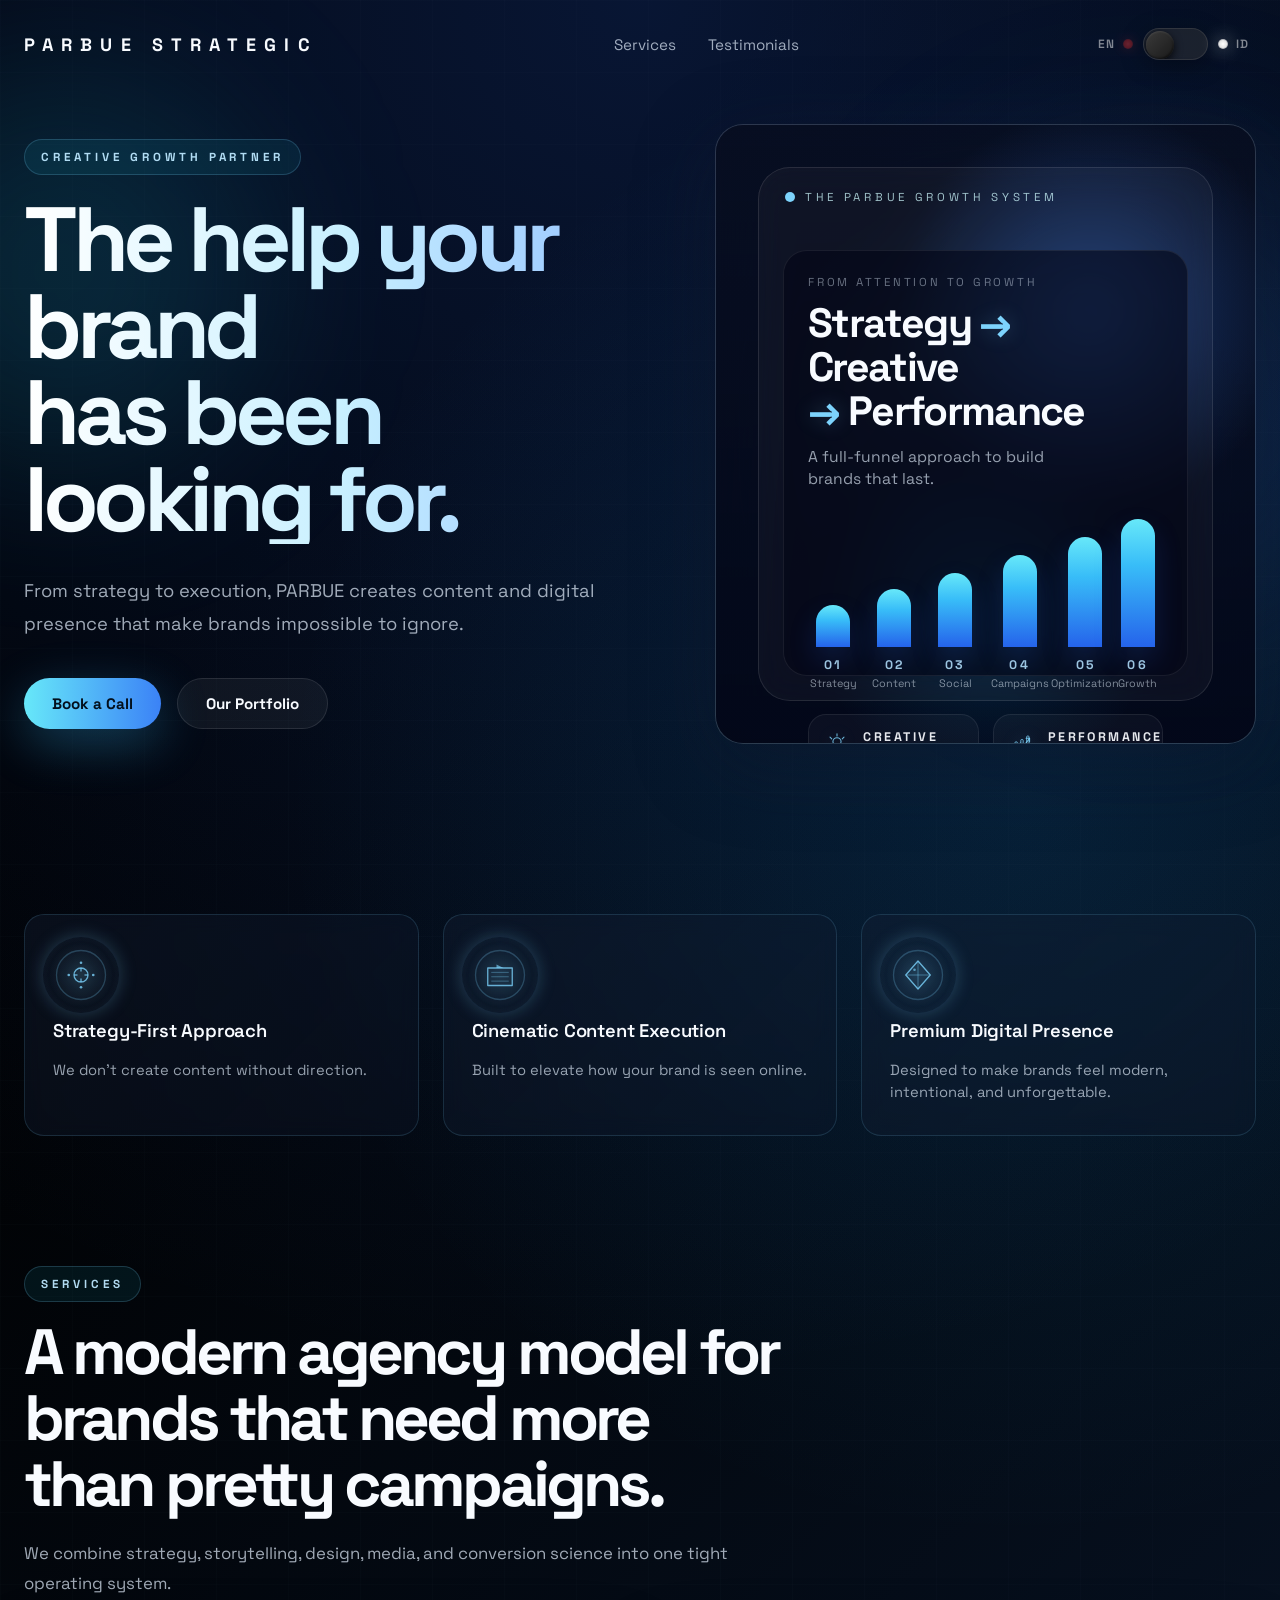
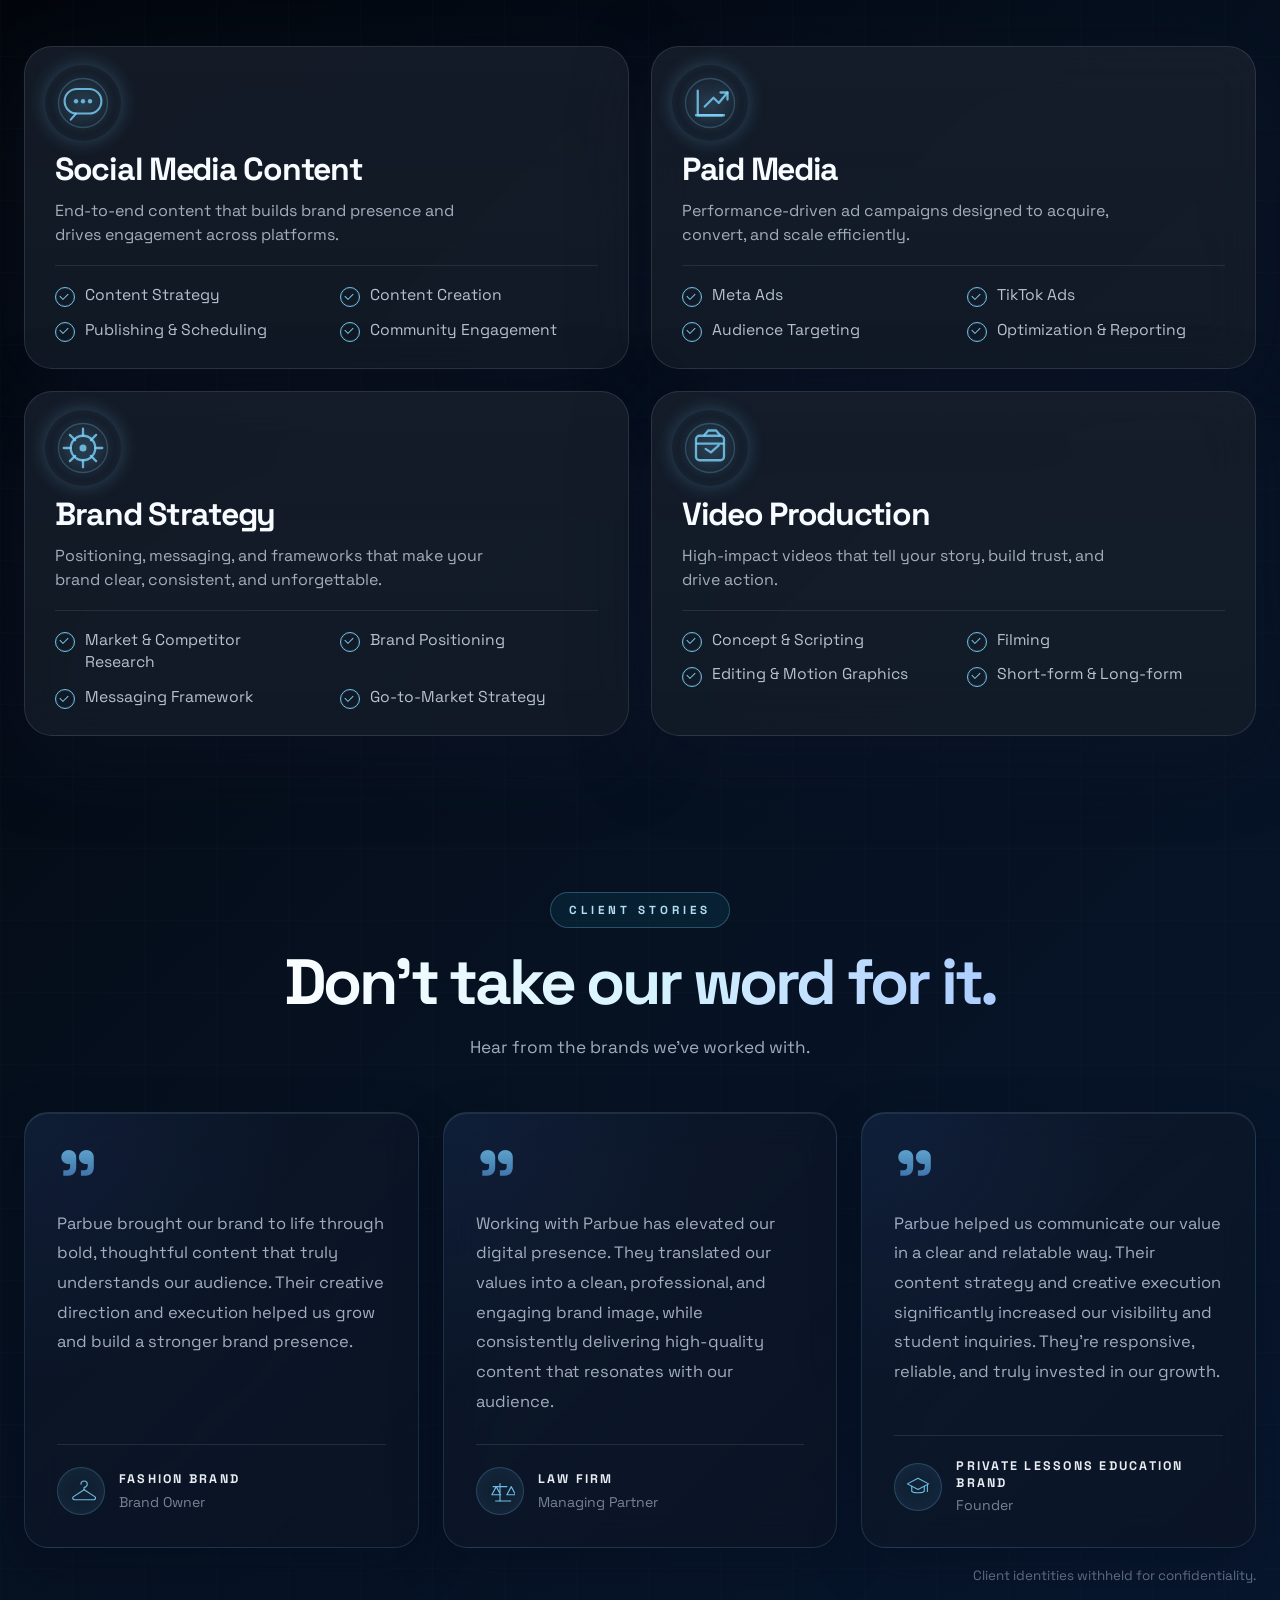
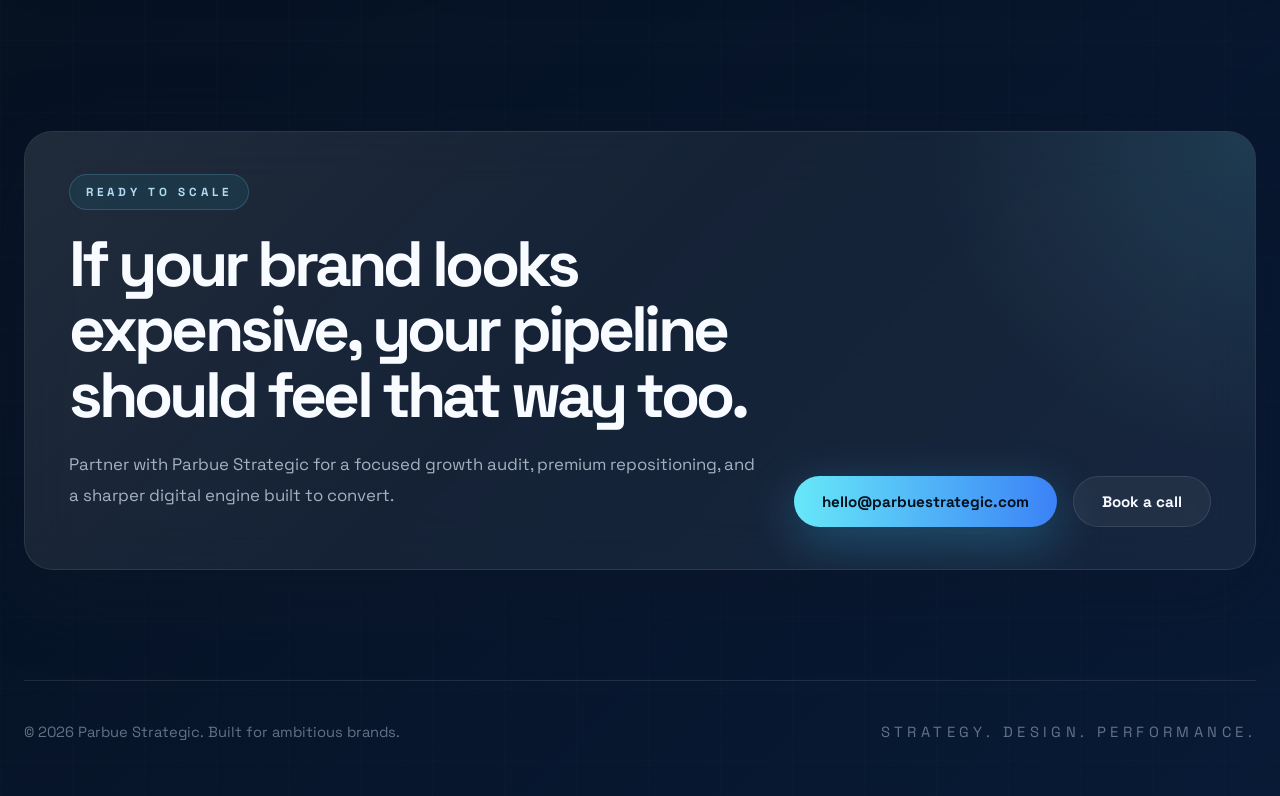
==== landing.html @ 45872a6a "Add files via upload" ====
<!DOCTYPE html>
<html lang="en">
  <head>
    <meta charset="UTF-8" />
    <meta name="viewport" content="width=device-width, initial-scale=1.0" />
    <title>Parbue Strategic</title>
    <link rel="preconnect" href="https://fonts.googleapis.com" />
    <link rel="preconnect" href="https://fonts.gstatic.com" crossorigin />
    <link
      href="https://fonts.googleapis.com/css2?family=Space+Grotesk:wght@400;500;700&display=swap"
      rel="stylesheet"
    />
    <link rel="stylesheet" href="./styles.css" />
  </head>
  <body>
    <div class="page">
      <div class="ambient ambient-one"></div>
      <div class="ambient ambient-two"></div>
      <div class="grid-overlay"></div>

      <header class="site-shell">
        <nav class="nav">
          <div class="logo">PARBUE STRATEGIC</div>
          <div class="nav-links">
            <a href="#services" data-en="Services" data-id="Layanan">Services</a>
            <a href="#testimonials" data-en="Testimonials" data-id="Testimoni">Testimonials</a>
          </div>
        </nav>
      </header>

      <main>
        <section class="site-shell hero">
          <div class="hero-copy reveal">
            <div class="eyebrow" data-en="CREATIVE GROWTH PARTNER" data-id="CREATIVE GROWTH PARTNER">CREATIVE GROWTH PARTNER</div>
            <h1>
              <span data-en="The help your brand" data-id="Bantuan yang dibutuhkan">The help your brand</span> <span data-en="has been looking for." data-id="brand Anda.">has been looking for.</span>
            </h1>
            <p class="hero-text" data-en="From strategy to execution, PARBUE creates content and digital presence that make brands impossible to ignore." data-id="Dari strategi hingga eksekusi, PARBUE menciptakan konten dan kehadiran digital yang membuat brand Anda sulit untuk diabaikan.">
              From strategy to execution, PARBUE creates content and digital presence that make brands impossible to ignore.
            </p>
            <div class="hero-actions">
              <a class="btn btn-primary" href="https://wa.me/6285260875218?text=Hi%20I%20wanna%20book%20a%20meeting%20with%20Parbue%20Strategic" target="_blank" rel="noopener noreferrer" data-en="Book a Call" data-id="Jadwalkan Konsultasi">Book a Call</a>
              <a class="btn btn-secondary" href="#work" data-en="Our Portfolio" data-id="Portfolio Kami">Our Portfolio</a>
            </div>
          </div>

          <div class="hero-visual reveal">
            <div class="visual-rings ring-one"></div>
            <div class="visual-rings ring-two"></div>
            <div class="glass-card dashboard">
              <div class="dashboard-glow"></div>
              <div class="dashboard-panel">
                <div class="panel-chip">
                  <span class="chip-dot"></span>
                  <span data-en="The Parbue Growth System" data-id="Sistem Pertumbuhan Parbue">The Parbue Growth System</span>
                </div>
                <div class="panel-main">
                  <div class="panel-top growth-system-copy">
                    <p data-en="From Attention To Growth" data-id="Dari Perhatian Ke Pertumbuhan">From Attention To Growth</p>
                    <h2>
                      <span data-en="Strategy" data-id="Strategi">Strategy</span>
                      <span class="growth-arrow">→</span>
                      <span data-en="Creative" data-id="Kreatif">Creative</span>
                      <br />
                      <span class="growth-arrow">→</span>
                      <span data-en="Performance" data-id="Performa">Performance</span>
                    </h2>
                    <p class="growth-system-subcopy" data-en="A full-funnel approach to build brands that last." data-id="Pendekatan full-funnel untuk membangun brand yang bertahan lama.">
                      A full-funnel approach to build brands that last.
                    </p>
                  </div>
                  <div class="growth-process">
                    <div class="growth-stage">
                      <span class="growth-bar" style="height: 42px"></span>
                      <span class="stage-number">01</span>
                      <span class="stage-label" data-en="Strategy" data-id="Strategi">Strategy</span>
                    </div>
                    <div class="growth-stage">
                      <span class="growth-bar" style="height: 58px"></span>
                      <span class="stage-number">02</span>
                      <span class="stage-label" data-en="Content" data-id="Konten">Content</span>
                    </div>
                    <div class="growth-stage">
                      <span class="growth-bar" style="height: 74px"></span>
                      <span class="stage-number">03</span>
                      <span class="stage-label" data-en="Social" data-id="Sosial">Social</span>
                    </div>
                    <div class="growth-stage">
                      <span class="growth-bar" style="height: 92px"></span>
                      <span class="stage-number">04</span>
                      <span class="stage-label" data-en="Campaigns" data-id="Kampanye">Campaigns</span>
                    </div>
                    <div class="growth-stage">
                      <span class="growth-bar" style="height: 110px"></span>
                      <span class="stage-number">05</span>
                      <span class="stage-label" data-en="Optimization" data-id="Optimasi">Optimization</span>
                    </div>
                    <div class="growth-stage">
                      <span class="growth-bar" style="height: 128px"></span>
                      <span class="stage-number">06</span>
                      <span class="stage-label" data-en="Growth" data-id="Pertumbuhan">Growth</span>
                    </div>
                  </div>
                  <div class="system-card-row">
                    <div class="system-card">
                      <svg viewBox="0 0 48 48" aria-hidden="true">
                        <path d="M17 22a7 7 0 1 1 14 0c0 3-1.6 4.8-3.3 6.5-1.2 1.2-1.7 2.2-1.7 4h-4c0-1.8-.5-2.8-1.7-4C18.6 26.8 17 25 17 22Z" fill="none" stroke="currentColor" stroke-width="1.8" stroke-linejoin="round"/>
                        <path d="M21 37h6M22 41h4M24 8v4M36 14l-3 3M12 14l3 3M9 25h4M35 25h4" fill="none" stroke="currentColor" stroke-width="1.8" stroke-linecap="round"/>
                      </svg>
                      <div>
                        <strong data-en="Creative" data-id="Kreatif">Creative</strong>
                        <p data-en="Content that gets noticed." data-id="Konten yang menarik perhatian.">Content that gets noticed.</p>
                      </div>
                    </div>
                    <div class="system-card">
                      <svg viewBox="0 0 48 48" aria-hidden="true">
                        <path d="M10 36h28" fill="none" stroke="currentColor" stroke-width="1.8" stroke-linecap="round"/>
                        <path d="M13 32l8-8 6 5 10-13" fill="none" stroke="currentColor" stroke-width="1.8" stroke-linecap="round" stroke-linejoin="round"/>
                        <path d="M31 16h6v6" fill="none" stroke="currentColor" stroke-width="1.8" stroke-linecap="round" stroke-linejoin="round"/>
                        <rect x="12" y="22" width="4" height="10" rx="1.5" fill="none" stroke="currentColor" stroke-width="1.6"/>
                        <rect x="22" y="18" width="4" height="14" rx="1.5" fill="none" stroke="currentColor" stroke-width="1.6"/>
                        <rect x="32" y="12" width="4" height="20" rx="1.5" fill="none" stroke="currentColor" stroke-width="1.6"/>
                      </svg>
                      <div>
                        <strong data-en="Performance" data-id="Performa">Performance</strong>
                        <p data-en="Campaigns built to convert." data-id="Kampanye yang dibangun untuk konversi.">Campaigns built to convert.</p>
                      </div>
                    </div>
                  </div>
                </div>
              </div>
            </div>
          </div>
        </section>

        <section class="site-shell features">
          <div class="features-grid">
            <article class="feature-card reveal">
              <div class="feature-icon-wrapper">
                <svg class="feature-icon" viewBox="0 0 64 64" xmlns="http://www.w3.org/2000/svg">
                  <circle cx="32" cy="32" r="28" fill="none" stroke="currentColor" stroke-width="1.5" opacity="0.3"/>
                  <circle cx="32" cy="32" r="8" fill="none" stroke="currentColor" stroke-width="1.5"/>
                  <circle cx="32" cy="18" r="1.5" fill="currentColor"/>
                  <circle cx="32" cy="46" r="1.5" fill="currentColor"/>
                  <circle cx="46" cy="32" r="1.5" fill="currentColor"/>
                  <circle cx="18" cy="32" r="1.5" fill="currentColor"/>
                  <line x1="32" y1="24" x2="32" y2="28" stroke="currentColor" stroke-width="1.5"/>
                  <line x1="32" y1="36" x2="32" y2="40" stroke="currentColor" stroke-width="1.5"/>
                  <line x1="40" y1="32" x2="36" y2="32" stroke="currentColor" stroke-width="1.5"/>
                  <line x1="28" y1="32" x2="24" y2="32" stroke="currentColor" stroke-width="1.5"/>
                </svg>
                <div class="icon-glow"></div>
              </div>
              <h3>Strategy-First Approach</h3>
              <p>We don't create content without direction.</p>
            </article>

            <article class="feature-card reveal">
              <div class="feature-icon-wrapper">
                <svg class="feature-icon" viewBox="0 0 64 64" xmlns="http://www.w3.org/2000/svg">
                  <circle cx="32" cy="32" r="28" fill="none" stroke="currentColor" stroke-width="1.5" opacity="0.3"/>
                  <!-- Clapperboard/Film icon -->
                  <rect x="18" y="24" width="28" height="20" fill="none" stroke="currentColor" stroke-width="1.5" stroke-linejoin="round"/>
                  <!-- Top bar of clapperboard -->
                  <path d="M 28 20 L 36 24 L 36 24 L 28 24 Z" fill="currentColor" opacity="0.8"/>
                  <!-- Clapperboard lines -->
                  <line x1="22" y1="29" x2="42" y2="29" stroke="currentColor" stroke-width="1" opacity="0.5"/>
                  <line x1="22" y1="34" x2="42" y2="34" stroke="currentColor" stroke-width="1" opacity="0.5"/>
                  <line x1="22" y1="39" x2="42" y2="39" stroke="currentColor" stroke-width="1" opacity="0.5"/>
                </svg>
                <div class="icon-glow"></div>
              </div>
              <h3>Cinematic Content Execution</h3>
              <p>Built to elevate how your brand is seen online.</p>
            </article>

            <article class="feature-card reveal">
              <div class="feature-icon-wrapper">
                <svg class="feature-icon" viewBox="0 0 64 64" xmlns="http://www.w3.org/2000/svg">
                  <circle cx="32" cy="32" r="28" fill="none" stroke="currentColor" stroke-width="1.5" opacity="0.3"/>
                  <!-- Diamond shape -->
                  <path d="M 32 16 L 46 32 L 32 48 L 18 32 Z" fill="none" stroke="currentColor" stroke-width="1.5" stroke-linejoin="round"/>
                  <!-- Inner diamond facets for sparkle -->
                  <line x1="32" y1="16" x2="32" y2="32" stroke="currentColor" stroke-width="1" opacity="0.6"/>
                  <line x1="32" y1="32" x2="32" y2="48" stroke="currentColor" stroke-width="1" opacity="0.6"/>
                  <line x1="18" y1="32" x2="32" y2="32" stroke="currentColor" stroke-width="1" opacity="0.6"/>
                  <line x1="32" y1="32" x2="46" y2="32" stroke="currentColor" stroke-width="1" opacity="0.6"/>
                  <!-- Small glow point -->
                  <circle cx="28" cy="26" r="1.5" fill="currentColor" opacity="0.8"/>
                </svg>
                <div class="icon-glow"></div>
              </div>
              <h3>Premium Digital Presence</h3>
              <p>Designed to make brands feel modern, intentional, and unforgettable.</p>
            </article>
          </div>
        </section>

        <section id="services" class="site-shell section">
          <div class="section-heading reveal">
            <div class="eyebrow" data-en="Services" data-id="Layanan">Services</div>
            <h2 data-en="A modern agency model for brands that need more than pretty campaigns." data-id="Model agensi modern untuk merek yang membutuhkan lebih dari sekadar kampanye yang cantik.">A modern agency model for brands that need more than pretty campaigns.</h2>
            <p data-en="We combine strategy, storytelling, design, media, and conversion science into one tight operating system." data-id="Kami menggabungkan strategi, bercerita, desain, media, dan ilmu konversi ke dalam satu sistem operasi yang ketat.">
              We combine strategy, storytelling, design, media, and conversion
              science into one tight operating system.
            </p>
          </div>
          <div class="services-grid">
            <article class="glass-card service-card reveal">
              <div class="feature-icon-wrapper service-icon-wrapper">
                <svg class="feature-icon service-icon" viewBox="0 0 64 64" aria-hidden="true">
                  <circle cx="32" cy="32" r="28" fill="none" stroke="currentColor" stroke-width="1.5" opacity="0.3"/>
                  <rect x="11" y="16" width="42" height="28" rx="14" fill="none" stroke="currentColor" stroke-width="2.4"/>
                  <circle cx="24" cy="30" r="2.5" fill="currentColor"/>
                  <circle cx="32" cy="30" r="2.5" fill="currentColor"/>
                  <circle cx="40" cy="30" r="2.5" fill="currentColor"/>
                  <path d="M24 44l-6 7" fill="none" stroke="currentColor" stroke-width="2.4" stroke-linecap="round"/>
                </svg>
                <div class="icon-glow"></div>
              </div>
              <h3 data-en="Social Media Content" data-id="Konten Media Sosial">Social Media Content</h3>
              <p data-en="End-to-end content that builds brand presence and drives engagement across platforms." data-id="Konten end-to-end yang membangun kehadiran merek dan mendorong keterlibatan di berbagai platform.">
                End-to-end content that builds brand presence and drives engagement across platforms.
              </p>
              <div class="service-divider"></div>
              <ul class="service-features">
                <li data-en="Content Strategy" data-id="Strategi Konten">Content Strategy</li>
                <li data-en="Content Creation" data-id="Pembuatan Konten">Content Creation</li>
                <li data-en="Publishing & Scheduling" data-id="Publikasi & Penjadwalan">Publishing & Scheduling</li>
                <li data-en="Community Engagement" data-id="Keterlibatan Komunitas">Community Engagement</li>
              </ul>
            </article>
            <article class="glass-card service-card reveal">
              <div class="feature-icon-wrapper service-icon-wrapper">
                <svg class="feature-icon service-icon" viewBox="0 0 64 64" aria-hidden="true">
                  <circle cx="32" cy="32" r="28" fill="none" stroke="currentColor" stroke-width="1.5" opacity="0.3"/>
                  <path d="M16 46h32" fill="none" stroke="currentColor" stroke-width="2.6" stroke-linecap="round"/>
                  <path d="M18 18v28h28" fill="none" stroke="currentColor" stroke-width="2.6" stroke-linecap="round" stroke-linejoin="round"/>
                  <path d="M26 36l10-10 6 6 10-12" fill="none" stroke="currentColor" stroke-width="2.6" stroke-linecap="round" stroke-linejoin="round"/>
                  <path d="M44 20h8v8" fill="none" stroke="currentColor" stroke-width="2.6" stroke-linecap="round" stroke-linejoin="round"/>
                </svg>
                <div class="icon-glow"></div>
              </div>
              <h3 data-en="Paid Media" data-id="Media Berbayar">Paid Media</h3>
              <p data-en="Performance-driven ad campaigns designed to acquire, convert, and scale efficiently." data-id="Kampanye iklan berbasis performa yang dirancang untuk mengakuisisi, mengonversi, dan berkembang secara efisien.">
                Performance-driven ad campaigns designed to acquire, convert, and scale efficiently.
              </p>
              <div class="service-divider"></div>
              <ul class="service-features">
                <li data-en="Meta Ads" data-id="Iklan Meta">Meta Ads</li>
                <li data-en="TikTok Ads" data-id="Iklan TikTok">TikTok Ads</li>
                <li data-en="Audience Targeting" data-id="Penargetan Audiens">Audience Targeting</li>
                <li data-en="Optimization & Reporting" data-id="Optimasi & Pelaporan">Optimization & Reporting</li>
              </ul>
            </article>
            <article class="glass-card service-card reveal">
              <div class="feature-icon-wrapper service-icon-wrapper">
                <svg class="feature-icon service-icon" viewBox="0 0 64 64" aria-hidden="true">
                  <circle cx="32" cy="32" r="28" fill="none" stroke="currentColor" stroke-width="1.5" opacity="0.3"/>
                  <circle cx="32" cy="32" r="14" fill="none" stroke="currentColor" stroke-width="2.6"/>
                  <circle cx="32" cy="32" r="4" fill="currentColor"/>
                  <path d="M32 10v8M32 46v8M10 32h8M46 32h8" fill="none" stroke="currentColor" stroke-width="2.6" stroke-linecap="round"/>
                  <path d="M17 17l6 6M41 41l6 6M47 17l-6 6M23 41l-6 6" fill="none" stroke="currentColor" stroke-width="2.6" stroke-linecap="round"/>
                </svg>
                <div class="icon-glow"></div>
              </div>
              <h3 data-en="Brand Strategy" data-id="Strategi Merek">Brand Strategy</h3>
              <p data-en="Positioning, messaging, and frameworks that make your brand clear, consistent, and unforgettable." data-id="Positioning, pesan, dan kerangka kerja yang membuat merek Anda jelas, konsisten, dan tak terlupakan.">
                Positioning, messaging, and frameworks that make your brand clear, consistent, and unforgettable.
              </p>
              <div class="service-divider"></div>
              <ul class="service-features">
                <li data-en="Market & Competitor Research" data-id="Riset Pasar & Kompetitor">Market & Competitor Research</li>
                <li data-en="Brand Positioning" data-id="Positioning Merek">Brand Positioning</li>
                <li data-en="Messaging Framework" data-id="Kerangka Pesan">Messaging Framework</li>
                <li data-en="Go-to-Market Strategy" data-id="Strategi Go-to-Market">Go-to-Market Strategy</li>
              </ul>
            </article>
            <article class="glass-card service-card reveal">
              <div class="feature-icon-wrapper service-icon-wrapper">
                <svg class="feature-icon service-icon" viewBox="0 0 64 64" aria-hidden="true">
                  <circle cx="32" cy="32" r="28" fill="none" stroke="currentColor" stroke-width="1.5" opacity="0.3"/>
                  <rect x="16" y="18" width="32" height="28" rx="4" fill="none" stroke="currentColor" stroke-width="2.6"/>
                  <path d="M16 27h32" fill="none" stroke="currentColor" stroke-width="2.6"/>
                  <path d="M25 18l5-6h9l5 6" fill="none" stroke="currentColor" stroke-width="2.6" stroke-linejoin="round"/>
                  <path d="M27 33l6 4 9-8" fill="none" stroke="currentColor" stroke-width="2.6" stroke-linecap="round" stroke-linejoin="round"/>
                </svg>
                <div class="icon-glow"></div>
              </div>
              <h3 data-en="Video Production" data-id="Produksi Video">Video Production</h3>
              <p data-en="High-impact videos that tell your story, build trust, and drive action." data-id="Video berdampak tinggi yang menceritakan kisah Anda, membangun kepercayaan, dan mendorong tindakan.">
                High-impact videos that tell your story, build trust, and drive action.
              </p>
              <div class="service-divider"></div>
              <ul class="service-features">
                <li data-en="Concept & Scripting" data-id="Konsep & Naskah">Concept & Scripting</li>
                <li data-en="Filming" data-id="Pengambilan Gambar">Filming</li>
                <li data-en="Editing & Motion Graphics" data-id="Editing & Motion Graphics">Editing & Motion Graphics</li>
                <li data-en="Short-form & Long-form" data-id="Format Pendek & Panjang">Short-form & Long-form</li>
              </ul>
            </article>
          </div>
        </section>


        <section id="testimonials" class="site-shell section testimonials-section">
          <div class="testimonial-heading reveal">
            <div class="testimonial-badge" data-en="Client Stories" data-id="Cerita Klien">Client Stories</div>
            <h2 data-en="Don't take our word for it." data-id="Jangan hanya percaya kata kami.">Don't take our word for it.</h2>
            <p data-en="Hear from the brands we've worked with." data-id="Dengarkan cerita dari brand yang pernah bekerja bersama kami.">
              Hear from the brands we've worked with.
            </p>
          </div>
          <div id="testimonialGrid" class="testimonials-grid"></div>
          <p class="testimonial-note reveal" data-en="Client identities withheld for confidentiality." data-id="Identitas klien dirahasiakan untuk menjaga kerahasiaan.">
            Client identities withheld for confidentiality.
          </p>
        </section>

        <section id="contact" class="site-shell contact">
          <div class="glass-card contact-card reveal">
            <div>
              <div class="eyebrow" data-en="Ready To Scale" data-id="Siap untuk Skala">Ready To Scale</div>
              <h2 data-en="If your brand looks expensive, your pipeline should feel that way too." data-id="Jika merek Anda terlihat mahal, pipeline Anda juga harus terasa seperti itu.">If your brand looks expensive, your pipeline should feel that way too.</h2>
              <p data-en="Partner with Parbue Strategic for a focused growth audit, premium repositioning, and a sharper digital engine built to convert." data-id="Bermitra dengan Parbue Strategic untuk audit pertumbuhan yang terfokus, repositioning premium, dan mesin digital yang lebih tajam yang dibangun untuk dikonversi.">
                Partner with Parbue Strategic for a focused growth audit, premium
                repositioning, and a sharper digital engine built to convert.
              </p>
            </div>
            <div class="contact-actions">
              <a class="btn btn-primary" href="mailto:hello@parbuestrategic.com">hello@parbuestrategic.com</a>
              <a class="btn btn-secondary" href="#" data-en="Book a call" data-id="Pesan panggilan">Book a call</a>
            </div>
          </div>
        </section>
      </main>

      <footer class="site-shell footer">
        <p data-en="© 2026 Parbue Strategic. Built for ambitious brands." data-id="© 2026 Parbue Strategic. Dibangun untuk merek yang ambisius.">© 2026 Parbue Strategic. Built for ambitious brands.</p>
        <p data-en="Strategy. Design. Performance." data-id="Strategi. Desain. Kinerja.">Strategy. Design. Performance.</p>
      </footer>
    </div>

    <script>
      const testimonials = [
        {
          icon: "fashion",
          industry: "Fashion Brand",
          role: "Brand Owner",
          quote:
            "Parbue brought our brand to life through bold, thoughtful content that truly understands our audience. Their creative direction and execution helped us grow and build a stronger brand presence.",
        },
        {
          icon: "law",
          industry: "Law Firm",
          role: "Managing Partner",
          quote:
            "Working with Parbue has elevated our digital presence. They translated our values into a clean, professional, and engaging brand image, while consistently delivering high-quality content that resonates with our audience.",
        },
        {
          icon: "education",
          industry: "Private Lessons Education Brand",
          role: "Founder",
          quote:
            "Parbue helped us communicate our value in a clear and relatable way. Their content strategy and creative execution significantly increased our visibility and student inquiries. They're responsive, reliable, and truly invested in our growth.",
        },
      ];

      function testimonialIcon(type) {
        const icons = {
          fashion: `
            <path d="M24 13c0-3 2.3-5 5-5s5 2 5 5c0 2.6-1.7 4.2-5 5.6V22" fill="none" stroke="currentColor" stroke-width="1.8" stroke-linecap="round"/>
            <path d="M29 22 12 33c-2.2 1.4-1.2 5 1.4 5h31.2c2.6 0 3.6-3.6 1.4-5L29 22Z" fill="none" stroke="currentColor" stroke-width="1.8" stroke-linejoin="round"/>
          `,
          law: `
            <path d="M24 12v28M13 17h22M18 17l-7 13h14l-7-13ZM42 17l-7 13h14l-7-13Z" fill="none" stroke="currentColor" stroke-width="1.8" stroke-linecap="round" stroke-linejoin="round"/>
            <path d="M17 40h24" fill="none" stroke="currentColor" stroke-width="1.8" stroke-linecap="round"/>
          `,
          education: `
            <path d="M7 19 24 10l17 9-17 9L7 19Z" fill="none" stroke="currentColor" stroke-width="1.8" stroke-linejoin="round"/>
            <path d="M14 23v8c3.4 3 16.6 3 20 0v-8" fill="none" stroke="currentColor" stroke-width="1.8" stroke-linecap="round" stroke-linejoin="round"/>
            <path d="M39 21v10" fill="none" stroke="currentColor" stroke-width="1.8" stroke-linecap="round"/>
          `,
        };

        return `<svg viewBox="0 0 48 48" aria-hidden="true">${icons[type]}</svg>`;
      }

      const testimonialGrid = document.getElementById("testimonialGrid");
      testimonialGrid.innerHTML = testimonials
        .map(
          (testimonial) => `
            <article class="testimonial-card reveal">
              <div class="testimonial-mark" aria-hidden="true">"</div>
              <p class="testimonial-quote" data-en="${testimonial.quote}" data-id="${testimonial.quote}">
                ${testimonial.quote}
              </p>
              <div class="testimonial-divider"></div>
              <div class="testimonial-client">
                <div class="testimonial-icon">${testimonialIcon(testimonial.icon)}</div>
                <div>
                  <strong data-en="${testimonial.industry}" data-id="${testimonial.industry}">${testimonial.industry}</strong>
                  <span data-en="${testimonial.role}" data-id="${testimonial.role}">${testimonial.role}</span>
                </div>
              </div>
            </article>
          `
        )
        .join("");
    </script>
    <script src="./preview.js"></script>
    <script src="./language-toggle.js"></script>
  </body>
</html>
---- styles.css ----
:root {
  --bg: #02040a;
  --bg-soft: #09101c;
  --line: rgba(255, 255, 255, 0.1);
  --text: #f8fbff;
  --muted: rgba(220, 231, 245, 0.72);
  --muted-2: rgba(200, 211, 228, 0.5);
  --cyan: #7dd3fc;
  --blue: #3b82f6;
}

* {
  box-sizing: border-box;
}

html {
  scroll-behavior: smooth;
}

body {
  margin: 0;
  min-width: 320px;
  font-family: "Space Grotesk", sans-serif;
  background:
    radial-gradient(circle at top, rgba(37, 99, 235, 0.22), transparent 34%),
    radial-gradient(circle at 80% 20%, rgba(14, 165, 233, 0.12), transparent 22%),
    linear-gradient(135deg, #000 15%, #06101f 55%, #081a35 100%);
  color: var(--text);
}

a {
  color: inherit;
  text-decoration: none;
}

.page {
  position: relative;
  overflow: hidden;
}

.site-shell {
  width: min(1280px, calc(100% - 48px));
  margin: 0 auto;
  position: relative;
  z-index: 2;
}

.grid-overlay {
  position: absolute;
  inset: 0;
  background-image:
    linear-gradient(rgba(148, 163, 184, 0.16) 1px, transparent 1px),
    linear-gradient(90deg, rgba(148, 163, 184, 0.16) 1px, transparent 1px);
  background-size: 72px 72px;
  opacity: 0.12;
  pointer-events: none;
}

.ambient {
  position: absolute;
  border-radius: 999px;
  filter: blur(90px);
  pointer-events: none;
}

.ambient-one {
  width: 24rem;
  height: 24rem;
  left: -10%;
  top: 5rem;
  background: rgba(34, 211, 238, 0.14);
  animation: floatOne 16s ease-in-out infinite;
}

.ambient-two {
  width: 30rem;
  height: 30rem;
  right: -8%;
  top: 10rem;
  background: rgba(59, 130, 246, 0.12);
  animation: floatTwo 20s ease-in-out infinite;
}

.nav {
  display: flex;
  align-items: center;
  justify-content: space-between;
  gap: 20px;
  padding: 28px 0;
}

.logo {
  font-size: 1.125rem;
  font-weight: 700;
  letter-spacing: 0.45em;
}

.nav-links {
  display: flex;
  gap: 32px;
  color: var(--muted);
  font-size: 0.95rem;
}

.nav-links a:hover,
.nav-cta:hover,
.btn:hover {
  transform: translateY(-1px);
}

.nav-cta,
.btn {
  transition:
    transform 220ms ease,
    background 220ms ease,
    border-color 220ms ease,
    box-shadow 220ms ease;
}

.nav-cta {
  padding: 12px 20px;
  border: 1px solid rgba(125, 211, 252, 0.25);
  border-radius: 999px;
  background: rgba(255, 255, 255, 0.05);
  font-size: 0.9rem;
}

.hero {
  display: grid;
  grid-template-columns: 1.08fr 0.92fr;
  gap: 56px;
  padding: 36px 0 110px;
  align-items: center;
}

.eyebrow {
  display: inline-flex;
  margin-bottom: 22px;
  padding: 10px 16px;
  border: 1px solid rgba(125, 211, 252, 0.2);
  border-radius: 999px;
  background: rgba(34, 211, 238, 0.08);
  color: rgba(186, 230, 253, 0.95);
  font-size: 0.73rem;
  font-weight: 700;
  letter-spacing: 0.34em;
  text-transform: uppercase;
}

.hero h1,
.section-heading h2,
.contact-card h2 {
  margin: 0;
  letter-spacing: -0.06em;
  line-height: 0.95;
  font-weight: 700;
}

.hero h1 {
  font-size: clamp(3.4rem, 8vw, 5.7rem);
  max-width: 11ch;
}

.hero h1 span {
  display: block;
  background: linear-gradient(90deg, #fff, #c8f0ff, #91bfff);
  -webkit-background-clip: text;
  background-clip: text;
  color: transparent;
}

.hero-text,
.section-heading p,
.service-card p,
.study-content p,
.process-card p,
.testimonial-card p,
.contact-card p {
  color: var(--muted);
  line-height: 1.8;
}

.hero-text {
  max-width: 42rem;
  margin: 30px 0 0;
  font-size: 1.15rem;
}

.hero-actions,
.contact-actions {
  display: flex;
  flex-wrap: wrap;
  gap: 16px;
  margin-top: 38px;
}

.btn {
  display: inline-flex;
  align-items: center;
  justify-content: center;
  padding: 15px 28px;
  border-radius: 999px;
  font-size: 0.95rem;
  font-weight: 700;
}

.btn-primary {
  color: #03101d;
  background: linear-gradient(90deg, #67e8f9, #3b82f6);
  box-shadow: 0 15px 50px rgba(56, 189, 248, 0.3);
}

.btn-secondary {
  border: 1px solid var(--line);
  background: rgba(255, 255, 255, 0.05);
}

.glass-card {
  border: 1px solid var(--line);
  border-radius: 28px;
  background: rgba(255, 255, 255, 0.06);
  box-shadow: 0 20px 80px rgba(15, 23, 42, 0.45);
  backdrop-filter: blur(24px);
  -webkit-backdrop-filter: blur(24px);
}

.metrics {
  display: grid;
  grid-template-columns: repeat(3, 1fr);
  gap: 16px;
  margin-top: 46px;
  max-width: 720px;
}

.metric-card {
  padding: 18px;
}

.metric-card strong {
  display: block;
  font-size: 2rem;
  letter-spacing: -0.04em;
}

.metric-card span {
  display: block;
  margin-top: 8px;
  font-size: 0.92rem;
  color: var(--muted-2);
}

.hero-visual {
  position: relative;
}

.dashboard {
  position: relative;
  overflow: hidden;
  min-height: 620px;
  padding: 0;
}

.dashboard-glow {
  position: absolute;
  inset: 0;
  background:
    radial-gradient(circle at 30% 20%, rgba(125, 211, 252, 0.7), transparent 0),
    radial-gradient(circle at 70% 30%, rgba(59, 130, 246, 0.35), transparent 35%),
    radial-gradient(circle at 50% 80%, rgba(14, 165, 233, 0.16), transparent 30%),
    linear-gradient(180deg, rgba(2, 6, 23, 0.7), rgba(2, 6, 23, 0.94));
}

.dashboard::before {
  content: "";
  position: absolute;
  left: 50%;
  top: 50%;
  width: 18rem;
  height: 18rem;
  transform: translate(-50%, -50%);
  background: linear-gradient(135deg, rgba(103, 232, 249, 0.6), rgba(59, 130, 246, 0.12), transparent);
  border-radius: 999px;
  filter: blur(50px);
  animation: pulse 14s ease-in-out infinite;
}

.dashboard-panel {
  position: absolute;
  inset: 42px;
  border: 1px solid rgba(255, 255, 255, 0.1);
  border-radius: 32px;
  background: rgba(255, 255, 255, 0.04);
  backdrop-filter: blur(18px);
  animation: floatPanel 6s ease-in-out infinite;
}

.panel-chip {
  position: absolute;
  left: 26px;
  top: 22px;
  display: flex;
  align-items: center;
  gap: 10px;
  font-size: 0.72rem;
  letter-spacing: 0.32em;
  text-transform: uppercase;
  color: rgba(207, 250, 254, 0.76);
}

.chip-dot {
  width: 10px;
  height: 10px;
  border-radius: 999px;
  background: var(--cyan);
}

.panel-main {
  position: absolute;
  inset: 82px 24px 24px;
  border-radius: 24px;
  border: 1px solid rgba(255, 255, 255, 0.08);
  background: rgba(2, 6, 23, 0.6);
  padding: 24px;
}

.panel-top {
  display: flex;
  justify-content: space-between;
  align-items: flex-end;
  gap: 16px;
}

.panel-top p,
.panel-top small,
.stat-box small {
  margin: 0;
  color: var(--muted-2);
  font-size: 0.72rem;
  text-transform: uppercase;
  letter-spacing: 0.24em;
}

.panel-top h2 {
  margin: 14px 0 0;
  font-size: clamp(3rem, 5vw, 4rem);
  letter-spacing: -0.05em;
}

.growth-system-copy {
  display: block;
}

.growth-system-copy h2 {
  max-width: 22rem;
  margin-top: 12px;
  font-size: clamp(2rem, 3.2vw, 2.8rem);
  line-height: 1.08;
  letter-spacing: -0.04em;
}

.growth-arrow {
  color: var(--cyan);
  text-shadow: 0 0 20px rgba(125, 211, 252, 0.26);
}

.growth-system-subcopy {
  max-width: 18rem;
  margin-top: 12px !important;
  color: rgba(220, 231, 245, 0.68) !important;
  font-size: 0.98rem !important;
  line-height: 1.45 !important;
  letter-spacing: 0 !important;
  text-transform: none !important;
}

.panel-badge {
  padding: 8px 12px;
  border: 1px solid rgba(74, 222, 128, 0.2);
  border-radius: 999px;
  background: rgba(74, 222, 128, 0.12);
  color: #86efac;
  font-size: 0.78rem;
  white-space: nowrap;
}

.chart {
  display: grid;
  grid-template-columns: repeat(6, 1fr);
  align-items: end;
  gap: 10px;
  height: 150px;
  margin-top: 34px;
}

.chart span {
  display: block;
  border-radius: 999px 999px 0 0;
  background: linear-gradient(180deg, #67e8f9, #3b82f6);
  transform-origin: bottom;
  animation: barRise 1.2s ease forwards;
}

.chart span:nth-child(2) {
  animation-delay: 0.08s;
}

.chart span:nth-child(3) {
  animation-delay: 0.16s;
}

.chart span:nth-child(4) {
  animation-delay: 0.24s;
}

.chart span:nth-child(5) {
  animation-delay: 0.32s;
}

.chart span:nth-child(6) {
  animation-delay: 0.4s;
}

.growth-process {
  display: grid;
  grid-template-columns: repeat(6, minmax(0, 1fr));
  align-items: end;
  gap: 10px;
  margin-top: 24px;
}

.growth-stage {
  display: grid;
  grid-template-rows: 132px auto auto;
  min-width: 0;
  align-items: end;
  justify-items: center;
}

.growth-bar {
  display: block;
  width: 100%;
  max-width: 34px;
  border-radius: 999px 999px 0 0;
  background: linear-gradient(180deg, #67e8f9 0%, #38bdf8 36%, #2563eb 100%);
  box-shadow: 0 12px 28px rgba(37, 99, 235, 0.18);
  transform-origin: bottom;
  animation: barRise 1.2s ease forwards;
}

.growth-stage:nth-child(2) .growth-bar {
  animation-delay: 0.08s;
}

.growth-stage:nth-child(3) .growth-bar {
  animation-delay: 0.16s;
}

.growth-stage:nth-child(4) .growth-bar {
  animation-delay: 0.24s;
}

.growth-stage:nth-child(5) .growth-bar {
  animation-delay: 0.32s;
}

.growth-stage:nth-child(6) .growth-bar {
  animation-delay: 0.4s;
}

.stage-number {
  margin-top: 10px;
  color: rgba(186, 230, 253, 0.88);
  font-size: 0.78rem;
  font-weight: 700;
  letter-spacing: 0.18em;
}

.stage-label {
  width: max-content;
  max-width: 6.2rem;
  margin-top: 4px;
  color: rgba(220, 231, 245, 0.56);
  font-size: 0.68rem;
  line-height: 1.2;
  text-align: center;
  white-space: nowrap;
}

.stats-row {
  display: grid;
  grid-template-columns: repeat(2, 1fr);
  gap: 16px;
  margin-top: 28px;
}

.stat-box {
  padding: 18px;
  border-radius: 22px;
  border: 1px solid rgba(255, 255, 255, 0.08);
  background: rgba(255, 255, 255, 0.03);
}

.stat-box strong {
  display: block;
  margin-top: 10px;
  font-size: 1.7rem;
}

.system-card-row {
  display: grid;
  grid-template-columns: repeat(2, minmax(0, 1fr));
  gap: 14px;
  margin-top: 24px;
}

.system-card {
  display: grid;
  grid-template-columns: auto 1fr;
  gap: 12px;
  align-items: start;
  min-width: 0;
  padding: 14px;
  border-radius: 18px;
  border: 1px solid rgba(255, 255, 255, 0.08);
  background: rgba(255, 255, 255, 0.035);
}

.system-card svg {
  width: 28px;
  height: 28px;
  color: rgba(125, 211, 252, 0.86);
  filter: drop-shadow(0 0 8px rgba(125, 211, 252, 0.18));
}

.system-card strong {
  display: block;
  color: rgba(248, 251, 255, 0.92);
  font-size: 0.78rem;
  letter-spacing: 0.2em;
  text-transform: uppercase;
}

.system-card p {
  margin: 6px 0 0;
  color: rgba(220, 231, 245, 0.66);
  font-size: 0.86rem;
  line-height: 1.35;
}

.visual-rings {
  position: absolute;
  inset: 24px;
  border-radius: 999px;
  border: 1px solid rgba(125, 211, 252, 0.14);
}

.ring-one {
  animation: spin 22s linear infinite;
}

.ring-two {
  inset: 56px;
  border-color: rgba(255, 255, 255, 0.1);
  animation: spinReverse 28s linear infinite;
}

.clients {
  padding-bottom: 48px;
}

.client-band {
  display: grid;
  grid-template-columns: 0.8fr 1.2fr;
  gap: 24px;
  padding: 28px 32px;
}

.client-band p {
  margin: 0;
  color: var(--muted-2);
  font-size: 0.85rem;
  letter-spacing: 0.32em;
  text-transform: uppercase;
}

.client-grid {
  display: grid;
  grid-template-columns: repeat(3, 1fr);
  gap: 20px;
  font-size: 1.2rem;
  font-weight: 700;
  letter-spacing: 0.22em;
  color: rgba(255, 255, 255, 0.72);
}

.section {
  padding: 70px 0;
}

.section-heading {
  max-width: 760px;
}

.section-heading.centered {
  margin: 0 auto;
  text-align: center;
}

.section-heading .eyebrow {
  margin-bottom: 18px;
}

.section-heading h2,
.contact-card h2 {
  font-size: clamp(2.5rem, 5vw, 4rem);
  line-height: 1.03;
}

.section-heading p,
.contact-card p {
  margin-top: 20px;
  font-size: 1.05rem;
}

.card-grid {
  display: grid;
  grid-template-columns: repeat(3, 1fr);
  gap: 24px;
  margin-top: 48px;
}

.service-card,
.testimonial-card {
  padding: 32px;
}

.services-grid {
  display: grid;
  grid-template-columns: repeat(2, minmax(0, 1fr));
  gap: 22px;
  margin-top: 48px;
}

.service-card {
  padding: 28px 30px 26px;
  border-color: rgba(255, 255, 255, 0.11);
  background:
    linear-gradient(180deg, rgba(255, 255, 255, 0.035), rgba(255, 255, 255, 0.02)),
    rgba(14, 22, 36, 0.82);
}

.service-icon-wrapper {
  width: 68px;
  height: 68px;
  margin-bottom: 22px;
}

.service-icon {
  color: rgba(125, 211, 252, 0.84);
  filter: drop-shadow(0 0 8px rgba(125, 211, 252, 0.24));
}

.service-card:hover .service-icon {
  filter: drop-shadow(0 0 16px rgba(125, 211, 252, 0.55));
}

.service-card:hover .icon-glow {
  box-shadow:
    0 0 40px rgba(125, 211, 252, 0.5),
    0 0 60px rgba(59, 130, 246, 0.32),
    inset 0 0 20px rgba(125, 211, 252, 0.16);
}

.service-divider {
  height: 1px;
  margin: 18px 0 18px;
  background: rgba(255, 255, 255, 0.09);
}

.service-features {
  display: grid;
  grid-template-columns: repeat(2, minmax(0, 1fr));
  gap: 12px 26px;
  margin: 0;
  padding: 0;
  list-style: none;
}

.service-features li {
  position: relative;
  padding-left: 30px;
  color: rgba(220, 231, 245, 0.82);
  font-size: 0.98rem;
  line-height: 1.45;
}

.service-features li::before {
  content: "";
  position: absolute;
  left: 0;
  top: 0.2rem;
  width: 18px;
  height: 18px;
  border-radius: 999px;
  border: 1.5px solid rgba(125, 211, 252, 0.9);
  box-shadow: inset 0 0 0 1px rgba(125, 211, 252, 0.1);
}

.service-features li::after {
  content: "";
  position: absolute;
  left: 5px;
  top: 0.52rem;
  width: 7px;
  height: 4px;
  border-left: 1.8px solid rgba(125, 211, 252, 0.95);
  border-bottom: 1.8px solid rgba(125, 211, 252, 0.95);
  transform: rotate(-45deg);
}

.service-card h3,
.process-card h3,
.study-content h3 {
  margin: 0;
  font-size: 2rem;
  line-height: 1;
  letter-spacing: -0.04em;
}

.service-card p {
  max-width: 28rem;
  margin: 14px 0 0;
  font-size: 1rem;
  line-height: 1.5;
}

.study-card {
  overflow: hidden;
  padding: 0;
}

.study-visual {
  height: 224px;
  background:
    radial-gradient(circle at 20% 20%, rgba(103, 232, 249, 0.18), transparent 0),
    linear-gradient(135deg, rgba(15, 23, 42, 0.9), rgba(14, 116, 144, 0.24), rgba(2, 6, 23, 0.95));
}

.study-content {
  padding: 32px;
}

.study-content span {
  display: inline-block;
  color: rgba(186, 230, 253, 0.8);
  font-size: 0.8rem;
  letter-spacing: 0.3em;
  text-transform: uppercase;
}

.study-content h3 {
  margin-top: 18px;
  font-size: 4rem;
}

.study-content h4 {
  margin: 10px 0 0;
  font-size: 1.05rem;
  color: var(--muted);
  font-weight: 500;
}

.study-content p {
  margin-top: 20px;
}

.process-layout {
  display: grid;
  grid-template-columns: 0.92fr 1.08fr;
  gap: 48px;
  align-items: start;
}

.process-list {
  display: grid;
  gap: 18px;
}

.process-card {
  display: flex;
  gap: 20px;
  padding: 26px 28px;
}

.process-card > span {
  color: rgba(103, 232, 249, 0.82);
  font-size: 0.85rem;
  font-weight: 700;
  letter-spacing: 0.32em;
}

.process-card p {
  margin: 14px 0 0;
}

.testimonials-section {
  padding-top: 86px;
  padding-bottom: 74px;
}

.testimonial-heading {
  max-width: 780px;
  margin: 0 auto;
  text-align: center;
}

.testimonial-badge {
  display: inline-flex;
  align-items: center;
  justify-content: center;
  margin-bottom: 22px;
  padding: 10px 18px;
  border: 1px solid rgba(125, 211, 252, 0.28);
  border-radius: 999px;
  background: rgba(34, 211, 238, 0.08);
  color: rgba(186, 230, 253, 0.96);
  font-size: 0.73rem;
  font-weight: 700;
  letter-spacing: 0.34em;
  text-transform: uppercase;
}

.testimonial-heading h2 {
  margin: 0;
  font-size: clamp(2.6rem, 5vw, 4.25rem);
  line-height: 1.02;
  font-weight: 700;
  letter-spacing: -0.05em;
  background: linear-gradient(90deg, #fff, #d7f4ff, #a8c9ff);
  -webkit-background-clip: text;
  background-clip: text;
  color: transparent;
}

.testimonial-heading p {
  margin: 18px 0 0;
  color: rgba(220, 231, 245, 0.72);
  font-size: 1.08rem;
  line-height: 1.65;
}

.testimonials-grid {
  display: grid;
  grid-template-columns: repeat(3, minmax(0, 1fr));
  grid-auto-rows: 1fr;
  gap: 24px;
  margin-top: 50px;
}

.testimonial-card {
  position: relative;
  display: flex;
  min-height: 430px;
  flex-direction: column;
  overflow: hidden;
  padding: 32px;
  border: 1px solid rgba(125, 211, 252, 0.15);
  border-radius: 24px;
  background:
    radial-gradient(circle at 0% 0%, rgba(59, 130, 246, 0.08), transparent 46%),
    linear-gradient(135deg, rgba(20, 30, 50, 0.44), rgba(12, 20, 36, 0.72));
  box-shadow:
    inset 0 1px 0 rgba(255, 255, 255, 0.08),
    0 18px 50px rgba(2, 6, 23, 0.26);
  backdrop-filter: blur(18px);
  transition:
    transform 260ms ease,
    border-color 260ms ease,
    box-shadow 260ms ease;
}

.testimonial-card:hover {
  transform: translateY(-4px);
  border-color: rgba(125, 211, 252, 0.3);
  box-shadow:
    inset 0 1px 0 rgba(255, 255, 255, 0.1),
    0 22px 58px rgba(2, 6, 23, 0.32),
    0 0 34px rgba(56, 189, 248, 0.08);
}

.testimonial-mark {
  height: 54px;
  margin-bottom: 10px;
  background: linear-gradient(180deg, rgba(125, 211, 252, 0.95), rgba(59, 130, 246, 0.62));
  -webkit-background-clip: text;
  background-clip: text;
  color: transparent;
  font-size: 5rem;
  font-weight: 700;
  line-height: 0.85;
  opacity: 0.82;
}

.testimonial-quote {
  flex: 1;
  margin: 0;
  color: rgba(248, 251, 255, 0.86);
  font-size: 1.03rem;
  line-height: 1.72;
}

.testimonial-divider {
  height: 1px;
  margin: 28px 0 22px;
  background: rgba(255, 255, 255, 0.1);
}

.testimonial-client {
  display: flex;
  align-items: center;
  gap: 14px;
  margin-top: auto;
}

.testimonial-icon {
  display: inline-flex;
  width: 48px;
  height: 48px;
  flex: 0 0 48px;
  align-items: center;
  justify-content: center;
  border-radius: 999px;
  border: 1px solid rgba(125, 211, 252, 0.22);
  background: rgba(125, 211, 252, 0.06);
  color: rgba(125, 211, 252, 0.88);
  box-shadow: inset 0 0 18px rgba(125, 211, 252, 0.06);
}

.testimonial-icon svg {
  width: 30px;
  height: 30px;
}

.testimonial-client strong {
  display: block;
  color: rgba(248, 251, 255, 0.94);
  font-size: 0.78rem;
  font-weight: 700;
  letter-spacing: 0.18em;
  line-height: 1.35;
  text-transform: uppercase;
}

.testimonial-client span {
  display: block;
  margin-top: 5px;
  color: rgba(200, 211, 228, 0.58);
  font-size: 0.88rem;
  line-height: 1.35;
}

.testimonial-note {
  margin: 18px 0 0 auto;
  color: rgba(200, 211, 228, 0.46);
  font-size: 0.84rem;
  line-height: 1.5;
  text-align: right;
}

.contact {
  padding: 70px 0 110px;
}

.contact-card {
  display: grid;
  grid-template-columns: 1fr auto;
  gap: 32px;
  align-items: end;
  padding: 42px 44px;
  position: relative;
  overflow: hidden;
}

.contact-card::before {
  content: "";
  position: absolute;
  inset: 0;
  background:
    radial-gradient(circle at top right, rgba(103, 232, 249, 0.12), transparent 25%),
    linear-gradient(135deg, rgba(255, 255, 255, 0.05), transparent 45%);
  pointer-events: none;
}

.contact-card > * {
  position: relative;
  z-index: 1;
}

.footer {
  display: flex;
  justify-content: space-between;
  gap: 20px;
  padding: 28px 0 40px;
  border-top: 1px solid rgba(255, 255, 255, 0.1);
  color: rgba(148, 163, 184, 0.65);
  font-size: 0.92rem;
}

.footer p:last-child {
  letter-spacing: 0.3em;
  text-transform: uppercase;
}

.reveal {
  opacity: 0;
  transform: translateY(26px);
  transition:
    opacity 0.9s cubic-bezier(0.22, 1, 0.36, 1),
    transform 0.9s cubic-bezier(0.22, 1, 0.36, 1);
}

.reveal.is-visible {
  opacity: 1;
  transform: translateY(0);
}

@keyframes floatOne {
  0%, 100% {
    transform: translate3d(0, 0, 0);
  }
  33% {
    transform: translate3d(35px, -30px, 0);
  }
  66% {
    transform: translate3d(-15px, 20px, 0);
  }
}

@keyframes floatTwo {
  0%, 100% {
    transform: translate3d(0, 0, 0);
  }
  33% {
    transform: translate3d(-25px, 30px, 0);
  }
  66% {
    transform: translate3d(20px, -10px, 0);
  }
}

@keyframes floatPanel {
  0%, 100% {
    transform: translateY(0);
  }
  50% {
    transform: translateY(-16px);
  }
}

@keyframes pulse {
  0%, 100% {
    transform: translate(-50%, -50%) scale(1) rotate(0deg);
  }
  50% {
    transform: translate(-50%, -50%) scale(1.08) rotate(8deg);
  }
}

@keyframes spin {
  to {
    transform: rotate(360deg);
  }
}

@keyframes spinReverse {
  to {
    transform: rotate(-360deg);
  }
}

@keyframes barRise {
  from {
    transform: scaleY(0);
  }
  to {
    transform: scaleY(1);
  }
}

@media (max-width: 1100px) {
  .hero,
  .process-layout,
  .contact-card,
  .client-band {
    grid-template-columns: 1fr;
  }

  .card-grid {
    grid-template-columns: 1fr;
  }

  .services-grid {
    grid-template-columns: 1fr;
  }

  .testimonials-grid {
    grid-template-columns: repeat(2, minmax(0, 1fr));
  }

  .dashboard {
    min-height: 560px;
  }

  .hero {
    align-items: start;
  }
}

@media (max-width: 760px) {
  .site-shell {
    width: min(100% - 32px, 1280px);
  }

  .nav {
    flex-wrap: wrap;
    justify-content: center;
    padding-top: 22px;
  }

  .logo {
    width: 100%;
    text-align: center;
    font-size: 0.98rem;
    letter-spacing: 0.3em;
  }

  .nav-links {
    order: 3;
    width: 100%;
    justify-content: center;
    flex-wrap: wrap;
    gap: 18px;
    font-size: 0.84rem;
  }

  .hero {
    gap: 34px;
    padding-top: 18px;
    padding-bottom: 72px;
  }

  .hero h1 {
    font-size: 3rem;
    max-width: 10ch;
  }

  .hero-text {
    font-size: 1rem;
    margin-top: 22px;
  }

  .hero-actions,
  .contact-actions {
    width: 100%;
  }

  .hero-actions .btn,
  .contact-actions .btn {
    width: 100%;
    min-width: 0;
    text-align: center;
  }

  .metrics,
  .stats-row,
  .system-card-row,
  .client-grid {
    grid-template-columns: 1fr;
  }

  .service-features {
    grid-template-columns: 1fr;
    gap: 10px;
  }

  .dashboard {
    min-height: 620px;
  }

  .dashboard-panel {
    inset: 20px;
  }

  .panel-main {
    inset: 74px 16px 16px;
    padding: 18px;
  }

  .panel-top {
    align-items: flex-start;
    flex-direction: column;
  }

  .growth-system-copy h2 {
    font-size: 2rem;
  }

  .growth-system-subcopy {
    max-width: 100%;
    font-size: 0.92rem !important;
  }

  .growth-process {
    gap: 5px;
    margin-top: 18px;
    grid-template-columns: repeat(6, minmax(54px, 1fr));
    overflow-x: auto;
    padding: 0 2px 6px;
    scrollbar-width: none;
  }

  .growth-process::-webkit-scrollbar {
    display: none;
  }

  .growth-stage {
    grid-template-rows: 104px auto auto;
  }

  .growth-bar {
    max-width: 24px;
  }

  .stage-number {
    margin-top: 8px;
    font-size: 0.68rem;
    letter-spacing: 0.12em;
  }

  .stage-label {
    max-width: 5.2rem;
    font-size: 0.52rem;
  }

  .system-card-row {
    gap: 10px;
    margin-top: 18px;
  }

  .system-card {
    padding: 12px;
  }

  .chart {
    gap: 6px;
    margin-top: 24px;
  }

  .section {
    padding: 48px 0;
  }

  .section-heading h2,
  .contact-card h2 {
    font-size: 2.35rem;
  }

  .testimonials-section {
    padding-top: 58px;
    padding-bottom: 58px;
  }

  .testimonial-heading h2 {
    font-size: 2.55rem;
  }

  .testimonial-heading p {
    font-size: 1rem;
  }

  .testimonials-grid {
    grid-template-columns: 1fr;
    gap: 18px;
    margin-top: 34px;
  }

  .testimonial-card {
    min-height: auto;
    padding: 24px;
  }

  .testimonial-quote {
    font-size: 0.98rem;
  }

  .testimonial-client strong {
    letter-spacing: 0.12em;
  }

  .testimonial-note {
    margin-right: 0;
    text-align: left;
  }

  .service-card,
  .testimonial-card,
  .study-content,
  .contact-card {
    padding: 24px;
  }

  .contact-actions .btn-primary {
    overflow-wrap: anywhere;
  }

  .footer {
    flex-direction: column;
  }
}

@media (max-width: 520px) {
  .site-shell {
    width: min(100% - 28px, 1280px);
  }

  .logo {
    letter-spacing: 0.22em;
  }

  .hero h1 {
    font-size: 2.62rem;
  }

  .eyebrow,
  .testimonial-badge {
    max-width: 100%;
    letter-spacing: 0.22em;
    text-align: center;
  }

  .dashboard {
    min-height: 650px;
  }

  .dashboard-panel {
    inset: 14px;
    border-radius: 26px;
  }

  .panel-chip {
    left: 18px;
    right: 18px;
    gap: 8px;
    font-size: 0.62rem;
    letter-spacing: 0.22em;
  }

  .panel-main {
    inset: 70px 12px 12px;
    border-radius: 20px;
    padding: 16px;
  }

  .growth-system-copy h2 {
    font-size: 1.72rem;
  }

  .growth-stage {
    grid-template-rows: 96px auto auto;
  }

  .stage-label {
    font-size: 0.5rem;
  }

  .system-card {
    grid-template-columns: 1fr;
    gap: 8px;
  }

  .section-heading h2,
  .contact-card h2,
  .testimonial-heading h2 {
    font-size: 2.18rem;
  }

  .feature-card,
  .service-card,
  .testimonial-card,
  .contact-card {
    border-radius: 20px;
  }
}

@media (max-width: 420px) {
  .hero h1 {
    font-size: 2.34rem;
  }

  .hero-text,
  .section-heading p,
  .testimonial-heading p,
  .contact-card p {
    font-size: 0.96rem;
  }

  .dashboard {
    min-height: 670px;
  }

  .system-card-row {
    grid-template-columns: 1fr;
  }

  .testimonial-client {
    align-items: flex-start;
  }

  .testimonial-client strong {
    font-size: 0.72rem;
  }
}

/* Features Section - Premium Cinematic Cards */
.features {
  padding: 60px 0;
  position: relative;
}

.features-grid {
  display: grid;
  grid-template-columns: repeat(3, 1fr);
  gap: 24px;
  width: 100%;
}

.feature-card {
  position: relative;
  padding: 32px 28px;
  background: linear-gradient(135deg, rgba(20, 30, 50, 0.4) 0%, rgba(15, 25, 45, 0.3) 100%);
  border: 1px solid rgba(125, 211, 252, 0.15);
  border-radius: 20px;
  backdrop-filter: blur(10px);
  transition: all 0.5s cubic-bezier(0.25, 0.46, 0.45, 0.94);
  overflow: hidden;
  display: flex;
  flex-direction: column;
  align-items: flex-start;
  gap: 16px;
}

.feature-card::before {
  content: '';
  position: absolute;
  inset: 0;
  background: radial-gradient(circle at 0% 0%, rgba(59, 130, 246, 0.08) 0%, transparent 60%);
  opacity: 0;
  transition: opacity 0.5s cubic-bezier(0.25, 0.46, 0.45, 0.94);
  pointer-events: none;
  border-radius: 24px;
}

.feature-card:hover {
  border-color: rgba(125, 211, 252, 0.35);
  box-shadow:
    0 8px 32px rgba(59, 130, 246, 0.15),
    inset 0 1px 0 rgba(255, 255, 255, 0.1),
    0 0 60px rgba(59, 130, 246, 0.1);
  background: linear-gradient(135deg, rgba(25, 35, 55, 0.5) 0%, rgba(20, 30, 50, 0.4) 100%);
  transform: translateY(-8px);
}

.feature-card:hover::before {
  opacity: 1;
}

.feature-card:hover .icon-glow {
  box-shadow:
    0 0 40px rgba(125, 211, 252, 0.6),
    0 0 60px rgba(59, 130, 246, 0.4),
    inset 0 0 20px rgba(125, 211, 252, 0.2);
}

.feature-card:hover .feature-icon {
  filter: drop-shadow(0 0 16px rgba(125, 211, 252, 0.6));
  transform: scale(1.05);
}

.feature-icon-wrapper {
  position: relative;
  width: 56px;
  height: 56px;
  display: flex;
  align-items: center;
  justify-content: center;
}

.feature-icon {
  width: 100%;
  height: 100%;
  color: rgba(125, 211, 252, 0.8);
  transition: all 0.5s cubic-bezier(0.25, 0.46, 0.45, 0.94);
  filter: drop-shadow(0 0 6px rgba(125, 211, 252, 0.25));
  z-index: 2;
  position: relative;
}

.icon-glow {
  position: absolute;
  inset: -10px;
  border-radius: 50%;
  background: radial-gradient(circle, rgba(125, 211, 252, 0.15) 0%, transparent 70%);
  box-shadow:
    0 0 18px rgba(125, 211, 252, 0.25),
    inset 0 0 8px rgba(125, 211, 252, 0.08);
  transition: all 0.5s cubic-bezier(0.25, 0.46, 0.45, 0.94);
  animation: iconGlowPulse 3s ease-in-out infinite;
}

@keyframes iconGlowPulse {
  0%, 100% {
    box-shadow:
      0 0 12px rgba(125, 211, 252, 0.2),
      inset 0 0 6px rgba(125, 211, 252, 0.06);
  }
  50% {
    box-shadow:
      0 0 18px rgba(125, 211, 252, 0.32),
      inset 0 0 10px rgba(125, 211, 252, 0.12);
  }
}

.feature-card h3 {
  font-size: 1.15rem;
  font-weight: 600;
  letter-spacing: -0.01em;
  line-height: 1.3;
  color: var(--text);
  margin: 0;
  transition: color 0.5s cubic-bezier(0.25, 0.46, 0.45, 0.94);
}

.feature-card:hover h3 {
  color: rgba(125, 211, 252, 0.95);
}

.feature-card p {
  font-size: 0.92rem;
  font-weight: 400;
  line-height: 1.5;
  color: rgba(220, 231, 245, 0.68);
  margin: 0;
  transition: color 0.5s cubic-bezier(0.25, 0.46, 0.45, 0.94);
}

.feature-card:hover p {
  color: rgba(220, 231, 245, 0.85);
}

/* Reveal animation for feature cards */
.feature-card.reveal {
  animation: revealIn 0.8s cubic-bezier(0.25, 0.46, 0.45, 0.94) forwards;
}

.feature-card.reveal:nth-child(2) {
  animation-delay: 0.1s;
}

.feature-card.reveal:nth-child(3) {
  animation-delay: 0.2s;
}

@keyframes revealIn {
  0% {
    opacity: 0;
    transform: translateY(30px);
  }
  100% {
    opacity: 1;
    transform: translateY(0);
  }
}

@media (max-width: 768px) {
  .features {
    padding: 48px 0;
  }

  .features-grid {
    grid-template-columns: repeat(2, 1fr);
    gap: 16px;
  }

  .feature-card {
    padding: 24px 20px;
    gap: 12px;
  }

  .feature-icon-wrapper {
    width: 44px;
    height: 44px;
  }

  .feature-card h3 {
    font-size: 1rem;
  }

  .feature-card p {
    font-size: 0.85rem;
  }
}

.nav {
  display: flex;
  align-items: center;
  gap: 32px;
}

@media (max-width: 520px) {
  .features-grid {
    grid-template-columns: 1fr;
  }
}
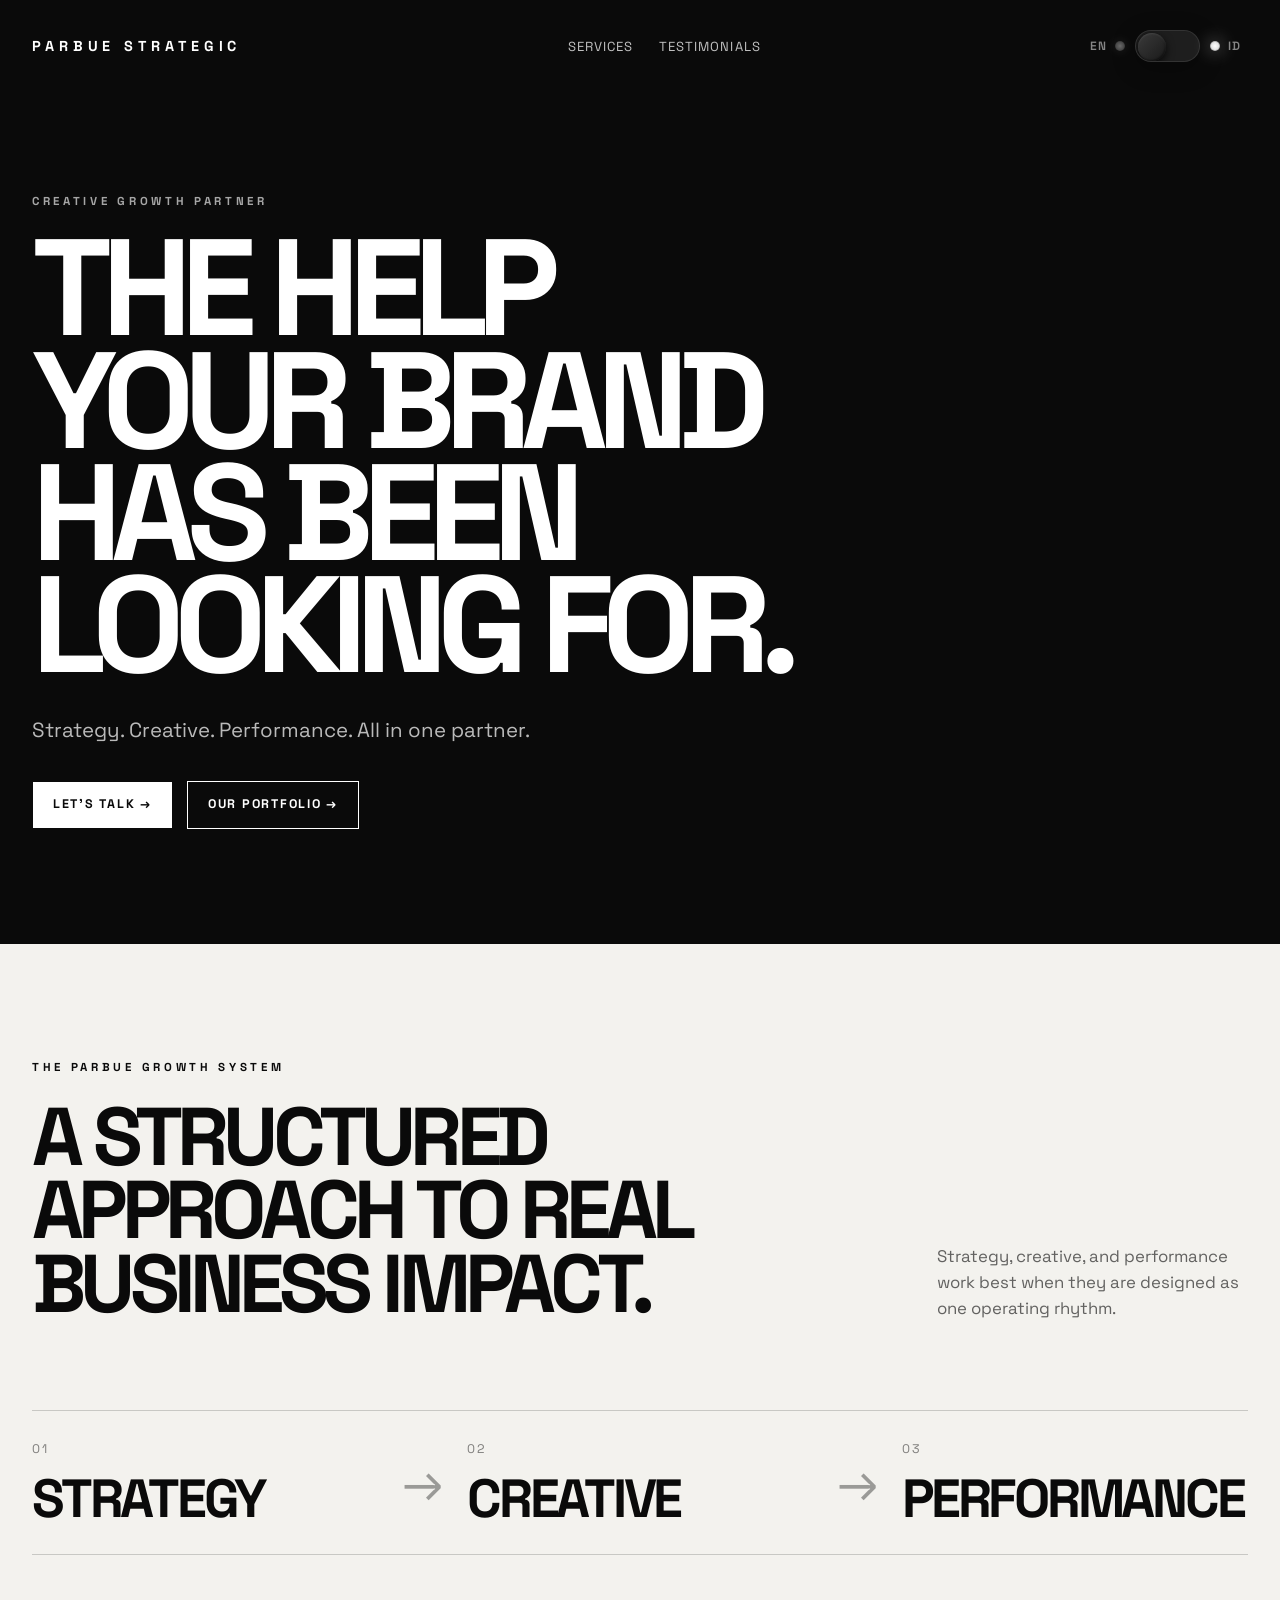
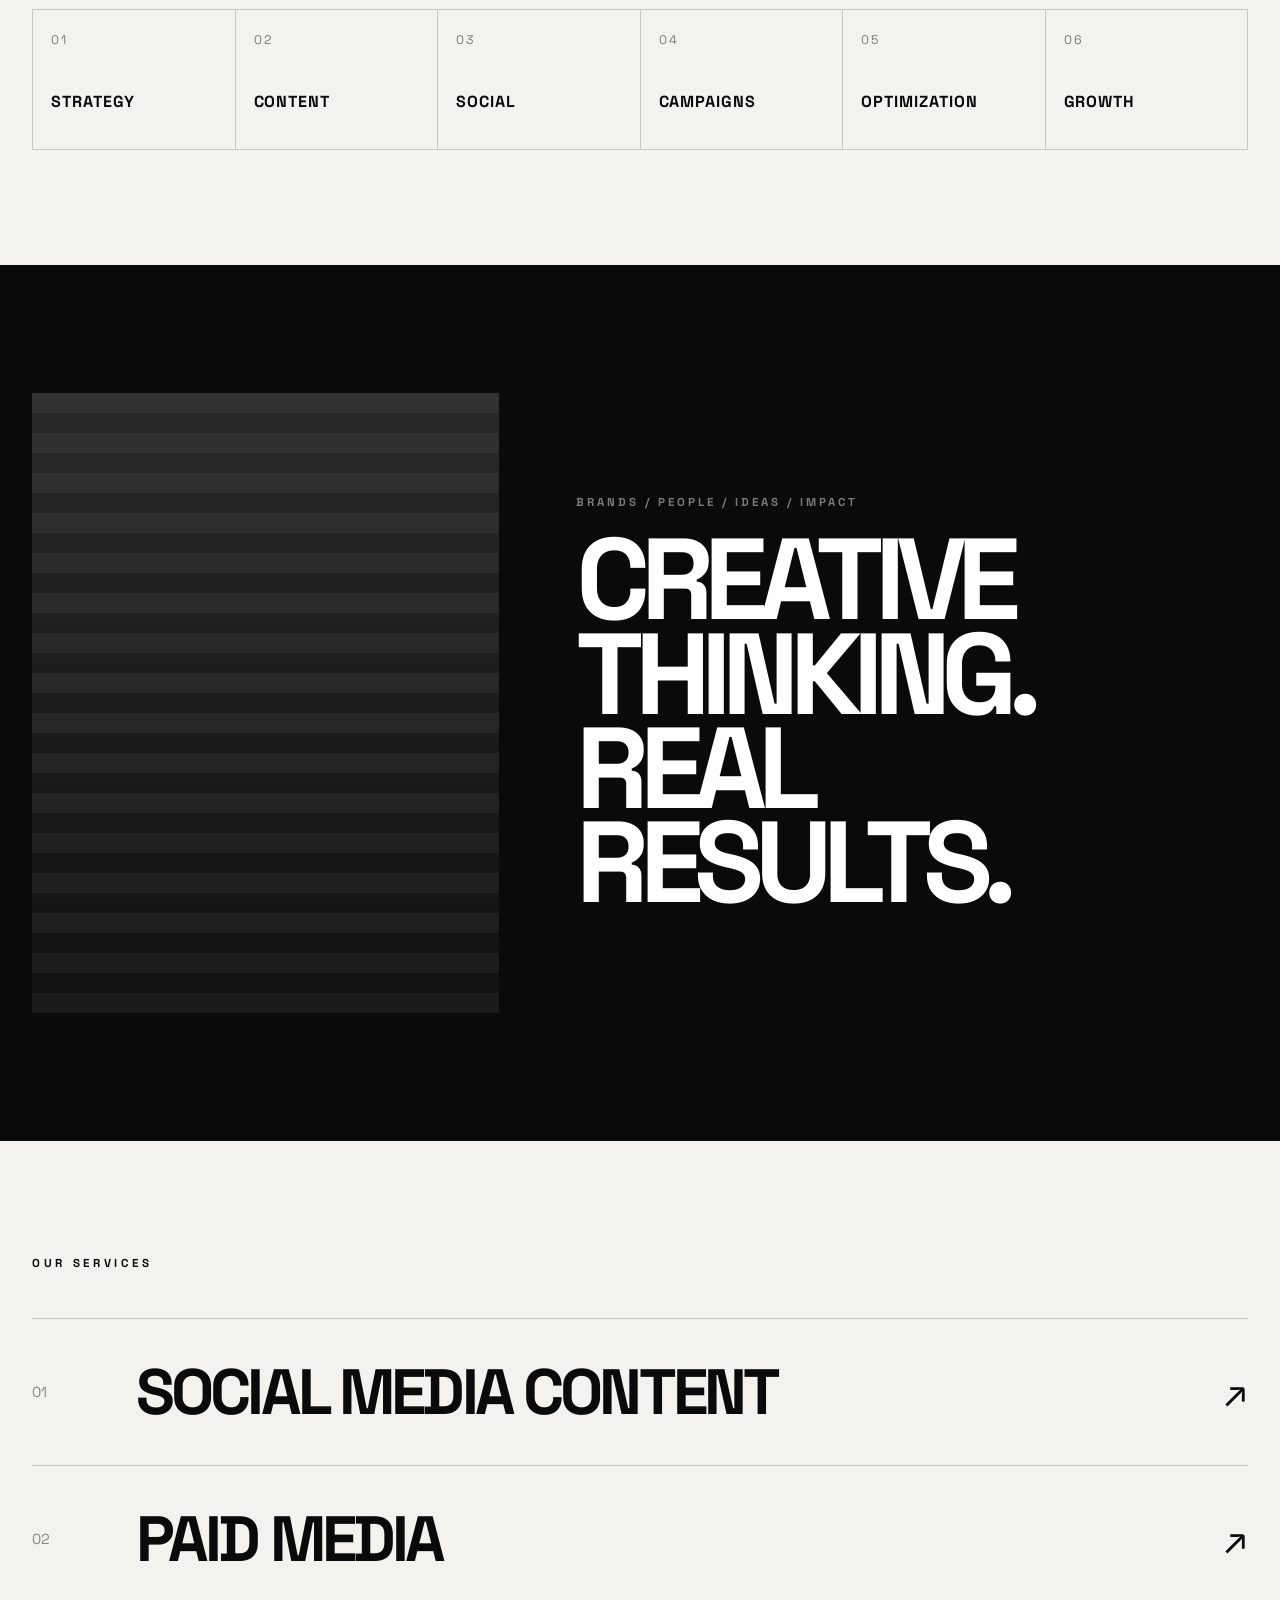
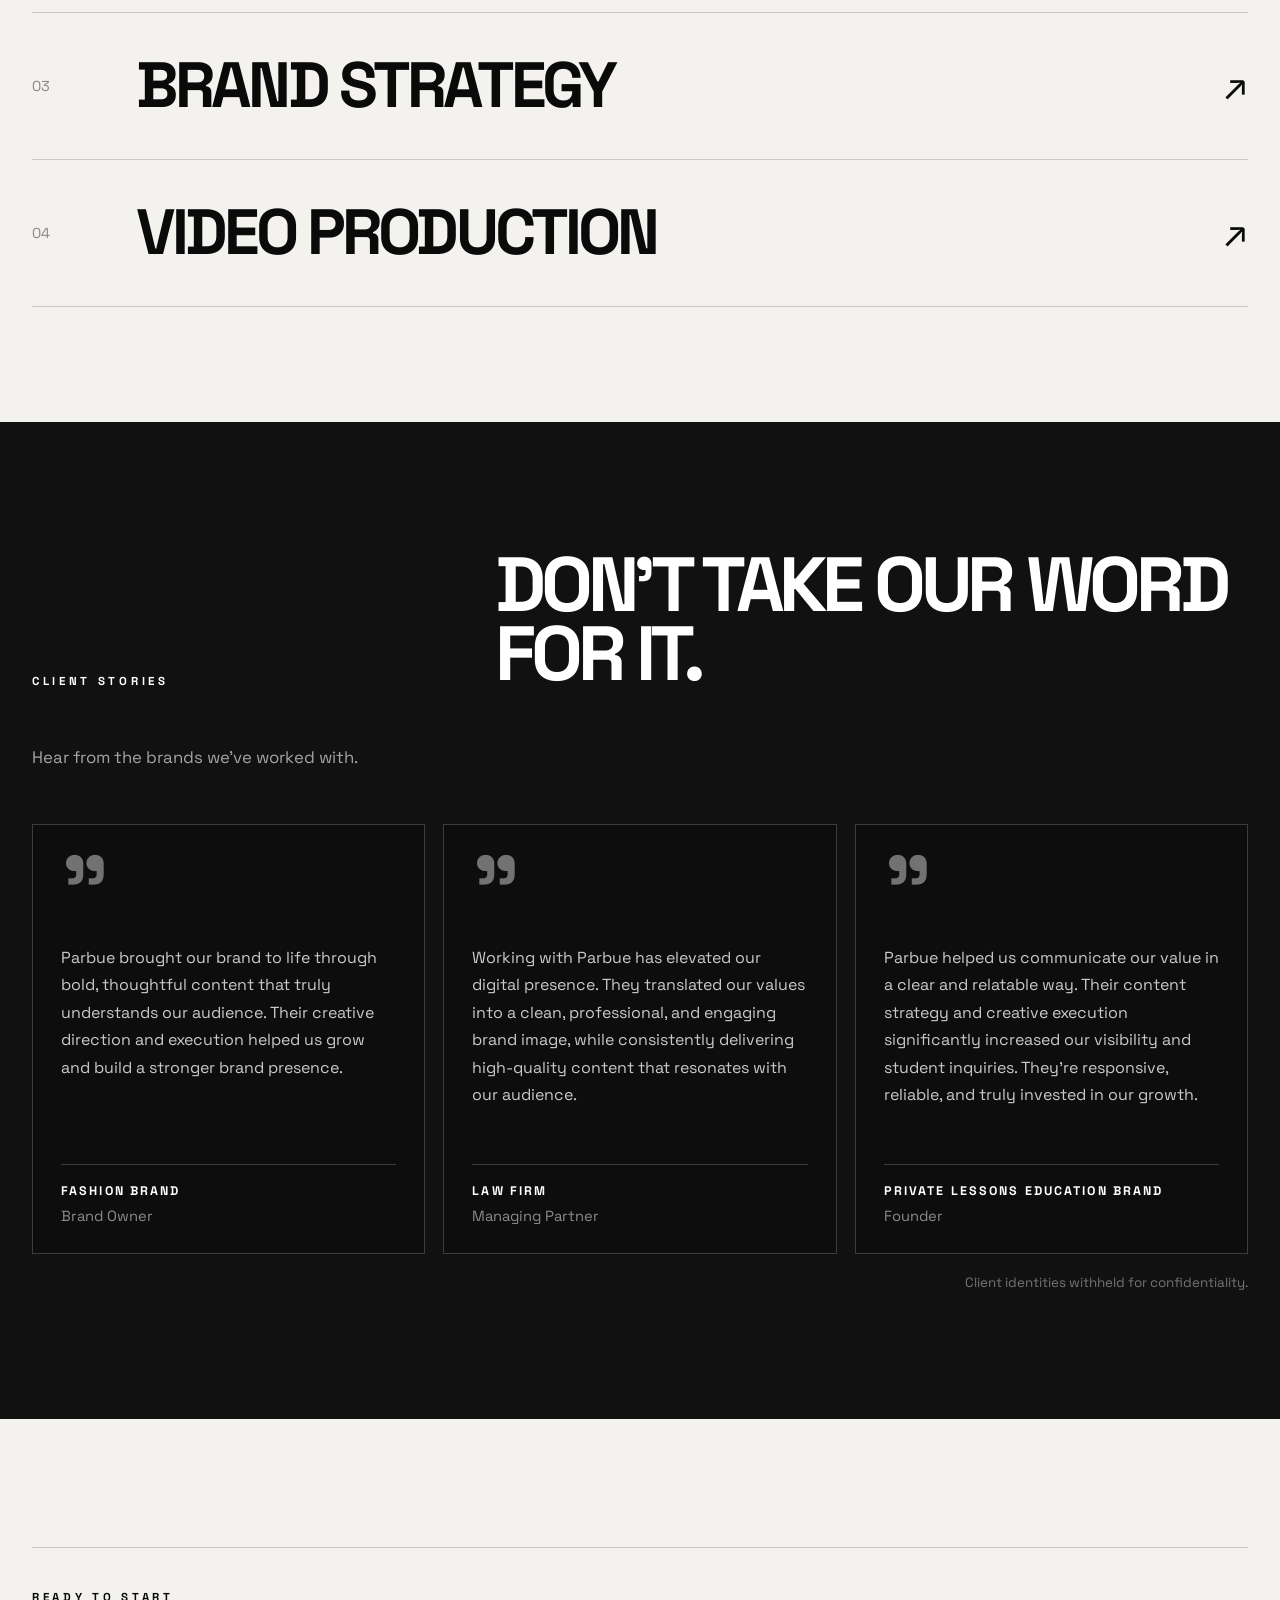
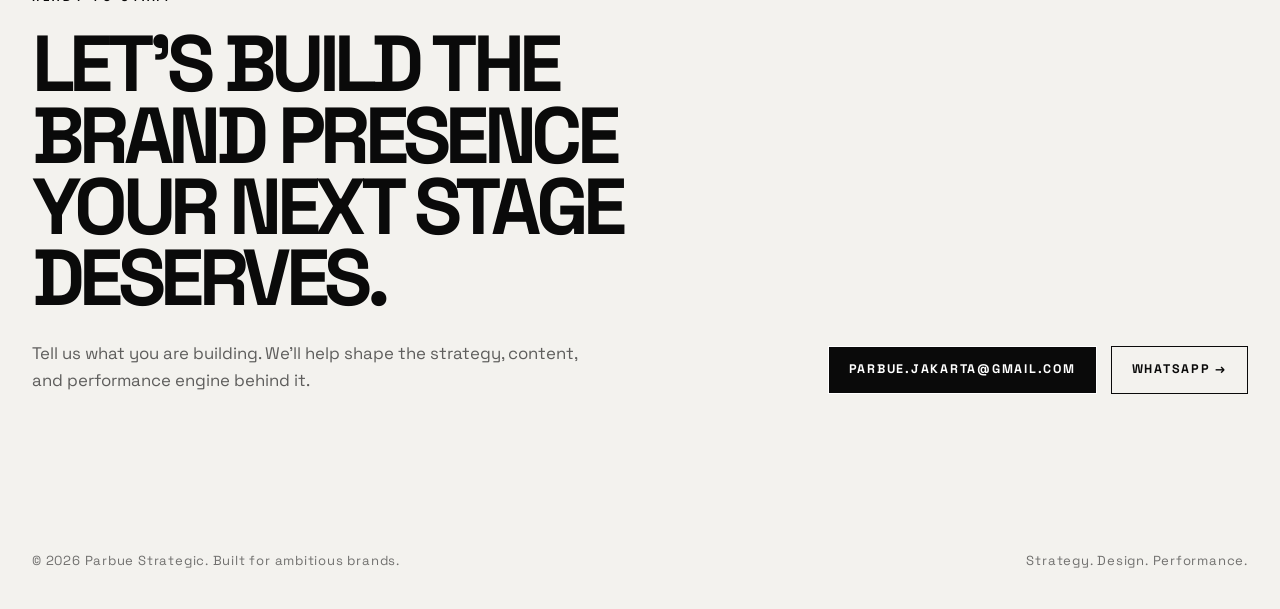
==== commit fa7583d9: "Add files via upload" ====
--- a/landing.html
+++ b/landing.html
@@ -14,13 +14,9 @@
   </head>
   <body>
     <div class="page">
-      <div class="ambient ambient-one"></div>
-      <div class="ambient ambient-two"></div>
-      <div class="grid-overlay"></div>
-
       <header class="site-shell">
         <nav class="nav">
-          <div class="logo">PARBUE STRATEGIC</div>
+          <a class="logo" href="#">PARBUE STRATEGIC</a>
           <div class="nav-links">
             <a href="#services" data-en="Services" data-id="Layanan">Services</a>
             <a href="#testimonials" data-en="Testimonials" data-id="Testimoni">Testimonials</a>
@@ -31,313 +27,141 @@
       <main>
         <section class="site-shell hero">
           <div class="hero-copy reveal">
-            <div class="eyebrow" data-en="CREATIVE GROWTH PARTNER" data-id="CREATIVE GROWTH PARTNER">CREATIVE GROWTH PARTNER</div>
+            <div class="eyebrow" data-en="CREATIVE GROWTH PARTNER" data-id="MITRA PERTUMBUHAN KREATIF">CREATIVE GROWTH PARTNER</div>
             <h1>
-              <span data-en="The help your brand" data-id="Bantuan yang dibutuhkan">The help your brand</span> <span data-en="has been looking for." data-id="brand Anda.">has been looking for.</span>
+              <span data-en="THE HELP" data-id="BANTUAN">THE HELP</span>
+              <span data-en="YOUR BRAND" data-id="YANG BRAND">YOUR BRAND</span>
+              <span data-en="HAS BEEN" data-id="ANDA">HAS BEEN</span>
+              <span data-en="LOOKING FOR." data-id="BUTUHKAN.">LOOKING FOR.</span>
             </h1>
-            <p class="hero-text" data-en="From strategy to execution, PARBUE creates content and digital presence that make brands impossible to ignore." data-id="Dari strategi hingga eksekusi, PARBUE menciptakan konten dan kehadiran digital yang membuat brand Anda sulit untuk diabaikan.">
-              From strategy to execution, PARBUE creates content and digital presence that make brands impossible to ignore.
+            <p class="hero-text" data-en="Strategy. Creative. Performance. All in one partner." data-id="Strategi. Kreatif. Performa. Semua dalam satu partner.">
+              Strategy. Creative. Performance. All in one partner.
             </p>
             <div class="hero-actions">
-              <a class="btn btn-primary" href="https://wa.me/6285260875218?text=Hi%20I%20wanna%20book%20a%20meeting%20with%20Parbue%20Strategic" target="_blank" rel="noopener noreferrer" data-en="Book a Call" data-id="Jadwalkan Konsultasi">Book a Call</a>
-              <a class="btn btn-secondary" href="#work" data-en="Our Portfolio" data-id="Portfolio Kami">Our Portfolio</a>
-            </div>
-          </div>
-
-          <div class="hero-visual reveal">
-            <div class="visual-rings ring-one"></div>
-            <div class="visual-rings ring-two"></div>
-            <div class="glass-card dashboard">
-              <div class="dashboard-glow"></div>
-              <div class="dashboard-panel">
-                <div class="panel-chip">
-                  <span class="chip-dot"></span>
-                  <span data-en="The Parbue Growth System" data-id="Sistem Pertumbuhan Parbue">The Parbue Growth System</span>
-                </div>
-                <div class="panel-main">
-                  <div class="panel-top growth-system-copy">
-                    <p data-en="From Attention To Growth" data-id="Dari Perhatian Ke Pertumbuhan">From Attention To Growth</p>
-                    <h2>
-                      <span data-en="Strategy" data-id="Strategi">Strategy</span>
-                      <span class="growth-arrow">→</span>
-                      <span data-en="Creative" data-id="Kreatif">Creative</span>
-                      <br />
-                      <span class="growth-arrow">→</span>
-                      <span data-en="Performance" data-id="Performa">Performance</span>
-                    </h2>
-                    <p class="growth-system-subcopy" data-en="A full-funnel approach to build brands that last." data-id="Pendekatan full-funnel untuk membangun brand yang bertahan lama.">
-                      A full-funnel approach to build brands that last.
-                    </p>
-                  </div>
-                  <div class="growth-process">
-                    <div class="growth-stage">
-                      <span class="growth-bar" style="height: 42px"></span>
-                      <span class="stage-number">01</span>
-                      <span class="stage-label" data-en="Strategy" data-id="Strategi">Strategy</span>
-                    </div>
-                    <div class="growth-stage">
-                      <span class="growth-bar" style="height: 58px"></span>
-                      <span class="stage-number">02</span>
-                      <span class="stage-label" data-en="Content" data-id="Konten">Content</span>
-                    </div>
-                    <div class="growth-stage">
-                      <span class="growth-bar" style="height: 74px"></span>
-                      <span class="stage-number">03</span>
-                      <span class="stage-label" data-en="Social" data-id="Sosial">Social</span>
-                    </div>
-                    <div class="growth-stage">
-                      <span class="growth-bar" style="height: 92px"></span>
-                      <span class="stage-number">04</span>
-                      <span class="stage-label" data-en="Campaigns" data-id="Kampanye">Campaigns</span>
-                    </div>
-                    <div class="growth-stage">
-                      <span class="growth-bar" style="height: 110px"></span>
-                      <span class="stage-number">05</span>
-                      <span class="stage-label" data-en="Optimization" data-id="Optimasi">Optimization</span>
-                    </div>
-                    <div class="growth-stage">
-                      <span class="growth-bar" style="height: 128px"></span>
-                      <span class="stage-number">06</span>
-                      <span class="stage-label" data-en="Growth" data-id="Pertumbuhan">Growth</span>
-                    </div>
-                  </div>
-                  <div class="system-card-row">
-                    <div class="system-card">
-                      <svg viewBox="0 0 48 48" aria-hidden="true">
-                        <path d="M17 22a7 7 0 1 1 14 0c0 3-1.6 4.8-3.3 6.5-1.2 1.2-1.7 2.2-1.7 4h-4c0-1.8-.5-2.8-1.7-4C18.6 26.8 17 25 17 22Z" fill="none" stroke="currentColor" stroke-width="1.8" stroke-linejoin="round"/>
-                        <path d="M21 37h6M22 41h4M24 8v4M36 14l-3 3M12 14l3 3M9 25h4M35 25h4" fill="none" stroke="currentColor" stroke-width="1.8" stroke-linecap="round"/>
-                      </svg>
-                      <div>
-                        <strong data-en="Creative" data-id="Kreatif">Creative</strong>
-                        <p data-en="Content that gets noticed." data-id="Konten yang menarik perhatian.">Content that gets noticed.</p>
-                      </div>
-                    </div>
-                    <div class="system-card">
-                      <svg viewBox="0 0 48 48" aria-hidden="true">
-                        <path d="M10 36h28" fill="none" stroke="currentColor" stroke-width="1.8" stroke-linecap="round"/>
-                        <path d="M13 32l8-8 6 5 10-13" fill="none" stroke="currentColor" stroke-width="1.8" stroke-linecap="round" stroke-linejoin="round"/>
-                        <path d="M31 16h6v6" fill="none" stroke="currentColor" stroke-width="1.8" stroke-linecap="round" stroke-linejoin="round"/>
-                        <rect x="12" y="22" width="4" height="10" rx="1.5" fill="none" stroke="currentColor" stroke-width="1.6"/>
-                        <rect x="22" y="18" width="4" height="14" rx="1.5" fill="none" stroke="currentColor" stroke-width="1.6"/>
-                        <rect x="32" y="12" width="4" height="20" rx="1.5" fill="none" stroke="currentColor" stroke-width="1.6"/>
-                      </svg>
-                      <div>
-                        <strong data-en="Performance" data-id="Performa">Performance</strong>
-                        <p data-en="Campaigns built to convert." data-id="Kampanye yang dibangun untuk konversi.">Campaigns built to convert.</p>
-                      </div>
-                    </div>
-                  </div>
-                </div>
-              </div>
-            </div>
-          </div>
-        </section>
-
-        <section class="site-shell features">
-          <div class="features-grid">
-            <article class="feature-card reveal">
-              <div class="feature-icon-wrapper">
-                <svg class="feature-icon" viewBox="0 0 64 64" xmlns="http://www.w3.org/2000/svg">
-                  <circle cx="32" cy="32" r="28" fill="none" stroke="currentColor" stroke-width="1.5" opacity="0.3"/>
-                  <circle cx="32" cy="32" r="8" fill="none" stroke="currentColor" stroke-width="1.5"/>
-                  <circle cx="32" cy="18" r="1.5" fill="currentColor"/>
-                  <circle cx="32" cy="46" r="1.5" fill="currentColor"/>
-                  <circle cx="46" cy="32" r="1.5" fill="currentColor"/>
-                  <circle cx="18" cy="32" r="1.5" fill="currentColor"/>
-                  <line x1="32" y1="24" x2="32" y2="28" stroke="currentColor" stroke-width="1.5"/>
-                  <line x1="32" y1="36" x2="32" y2="40" stroke="currentColor" stroke-width="1.5"/>
-                  <line x1="40" y1="32" x2="36" y2="32" stroke="currentColor" stroke-width="1.5"/>
-                  <line x1="28" y1="32" x2="24" y2="32" stroke="currentColor" stroke-width="1.5"/>
-                </svg>
-                <div class="icon-glow"></div>
-              </div>
-              <h3>Strategy-First Approach</h3>
-              <p>We don't create content without direction.</p>
-            </article>
-
-            <article class="feature-card reveal">
-              <div class="feature-icon-wrapper">
-                <svg class="feature-icon" viewBox="0 0 64 64" xmlns="http://www.w3.org/2000/svg">
-                  <circle cx="32" cy="32" r="28" fill="none" stroke="currentColor" stroke-width="1.5" opacity="0.3"/>
-                  <!-- Clapperboard/Film icon -->
-                  <rect x="18" y="24" width="28" height="20" fill="none" stroke="currentColor" stroke-width="1.5" stroke-linejoin="round"/>
-                  <!-- Top bar of clapperboard -->
-                  <path d="M 28 20 L 36 24 L 36 24 L 28 24 Z" fill="currentColor" opacity="0.8"/>
-                  <!-- Clapperboard lines -->
-                  <line x1="22" y1="29" x2="42" y2="29" stroke="currentColor" stroke-width="1" opacity="0.5"/>
-                  <line x1="22" y1="34" x2="42" y2="34" stroke="currentColor" stroke-width="1" opacity="0.5"/>
-                  <line x1="22" y1="39" x2="42" y2="39" stroke="currentColor" stroke-width="1" opacity="0.5"/>
-                </svg>
-                <div class="icon-glow"></div>
-              </div>
-              <h3>Cinematic Content Execution</h3>
-              <p>Built to elevate how your brand is seen online.</p>
-            </article>
-
-            <article class="feature-card reveal">
-              <div class="feature-icon-wrapper">
-                <svg class="feature-icon" viewBox="0 0 64 64" xmlns="http://www.w3.org/2000/svg">
-                  <circle cx="32" cy="32" r="28" fill="none" stroke="currentColor" stroke-width="1.5" opacity="0.3"/>
-                  <!-- Diamond shape -->
-                  <path d="M 32 16 L 46 32 L 32 48 L 18 32 Z" fill="none" stroke="currentColor" stroke-width="1.5" stroke-linejoin="round"/>
-                  <!-- Inner diamond facets for sparkle -->
-                  <line x1="32" y1="16" x2="32" y2="32" stroke="currentColor" stroke-width="1" opacity="0.6"/>
-                  <line x1="32" y1="32" x2="32" y2="48" stroke="currentColor" stroke-width="1" opacity="0.6"/>
-                  <line x1="18" y1="32" x2="32" y2="32" stroke="currentColor" stroke-width="1" opacity="0.6"/>
-                  <line x1="32" y1="32" x2="46" y2="32" stroke="currentColor" stroke-width="1" opacity="0.6"/>
-                  <!-- Small glow point -->
-                  <circle cx="28" cy="26" r="1.5" fill="currentColor" opacity="0.8"/>
-                </svg>
-                <div class="icon-glow"></div>
-              </div>
-              <h3>Premium Digital Presence</h3>
-              <p>Designed to make brands feel modern, intentional, and unforgettable.</p>
-            </article>
-          </div>
-        </section>
-
-        <section id="services" class="site-shell section">
-          <div class="section-heading reveal">
-            <div class="eyebrow" data-en="Services" data-id="Layanan">Services</div>
-            <h2 data-en="A modern agency model for brands that need more than pretty campaigns." data-id="Model agensi modern untuk merek yang membutuhkan lebih dari sekadar kampanye yang cantik.">A modern agency model for brands that need more than pretty campaigns.</h2>
-            <p data-en="We combine strategy, storytelling, design, media, and conversion science into one tight operating system." data-id="Kami menggabungkan strategi, bercerita, desain, media, dan ilmu konversi ke dalam satu sistem operasi yang ketat.">
-              We combine strategy, storytelling, design, media, and conversion
-              science into one tight operating system.
+              <a class="btn btn-primary" href="https://wa.me/6282121282081?text=Hi%20I%20wanna%20book%20a%20meeting%20with%20Parbue%20Strategic" target="_blank" rel="noopener noreferrer" data-en="LET'S TALK →" data-id="MARI BICARA →">LET'S TALK →</a>
+              <a class="btn btn-secondary" href="./company-profile-parbue.pdf" download data-en="OUR PORTFOLIO →" data-id="PORTFOLIO KAMI →">OUR PORTFOLIO →</a>
+            </div>
+          </div>
+        </section>
+
+        <section class="growth-system">
+          <div class="site-shell">
+            <div class="section-kicker" data-en="THE PARBUE GROWTH SYSTEM" data-id="SISTEM PERTUMBUHAN PARBUE">THE PARBUE GROWTH SYSTEM</div>
+            <div class="growth-header">
+              <h2 data-en="A structured approach to real business impact." data-id="Pendekatan terstruktur untuk dampak bisnis nyata.">A structured approach to real business impact.</h2>
+              <p data-en="Strategy, creative, and performance work best when they are designed as one operating rhythm." data-id="Strategi, kreatif, dan performa bekerja paling baik saat dirancang sebagai satu ritme kerja.">Strategy, creative, and performance work best when they are designed as one operating rhythm.</p>
+            </div>
+            <div class="system-columns">
+              <div><span>01</span><strong data-en="STRATEGY" data-id="STRATEGI">STRATEGY</strong></div>
+              <div class="system-arrow">→</div>
+              <div><span>02</span><strong data-en="CREATIVE" data-id="KREATIF">CREATIVE</strong></div>
+              <div class="system-arrow">→</div>
+              <div><span>03</span><strong data-en="PERFORMANCE" data-id="PERFORMA">PERFORMANCE</strong></div>
+            </div>
+            <div class="stage-grid">
+              <div><span>01</span><strong data-en="Strategy" data-id="Strategi">Strategy</strong></div>
+              <div><span>02</span><strong data-en="Content" data-id="Konten">Content</strong></div>
+              <div><span>03</span><strong data-en="Social" data-id="Sosial">Social</strong></div>
+              <div><span>04</span><strong data-en="Campaigns" data-id="Kampanye">Campaigns</strong></div>
+              <div><span>05</span><strong data-en="Optimization" data-id="Optimasi">Optimization</strong></div>
+              <div><span>06</span><strong data-en="Growth" data-id="Pertumbuhan">Growth</strong></div>
+            </div>
+          </div>
+        </section>
+
+        <section class="editorial-statement">
+          <div class="site-shell statement-grid">
+            <div class="statement-visual"></div>
+            <div class="statement-copy">
+              <p class="statement-note">BRANDS / PEOPLE / IDEAS / IMPACT</p>
+              <h2>
+                <span data-en="CREATIVE" data-id="PEMIKIRAN">CREATIVE</span>
+                <span data-en="THINKING." data-id="KREATIF.">THINKING.</span>
+                <span data-en="REAL" data-id="HASIL">REAL</span>
+                <span data-en="RESULTS." data-id="NYATA.">RESULTS.</span>
+              </h2>
+            </div>
+          </div>
+        </section>
+
+        <section id="services" class="services-section">
+          <div class="site-shell">
+            <div class="section-kicker" data-en="OUR SERVICES" data-id="LAYANAN KAMI">OUR SERVICES</div>
+            <div class="service-list">
+              <article class="service-item">
+                <button class="service-row" type="button" aria-expanded="false">
+                  <span>01</span><strong data-en="SOCIAL MEDIA CONTENT" data-id="KONTEN MEDIA SOSIAL">SOCIAL MEDIA CONTENT</strong><em>↗</em>
+                </button>
+                <p class="service-description" data-en="End-to-end content that builds brand presence and drives engagement across platforms." data-id="Konten end-to-end yang membangun kehadiran merek dan mendorong keterlibatan di berbagai platform.">
+                  End-to-end content that builds brand presence and drives engagement across platforms.
+                </p>
+              </article>
+              <article class="service-item">
+                <button class="service-row" type="button" aria-expanded="false">
+                  <span>02</span><strong data-en="PAID MEDIA" data-id="MEDIA BERBAYAR">PAID MEDIA</strong><em>↗</em>
+                </button>
+                <p class="service-description" data-en="Performance-driven ad campaigns designed to acquire, convert, and scale efficiently." data-id="Kampanye iklan berbasis performa yang dirancang untuk mengakuisisi, mengonversi, dan berkembang secara efisien.">
+                  Performance-driven ad campaigns designed to acquire, convert, and scale efficiently.
+                </p>
+              </article>
+              <article class="service-item">
+                <button class="service-row" type="button" aria-expanded="false">
+                  <span>03</span><strong data-en="BRAND STRATEGY" data-id="STRATEGI MEREK">BRAND STRATEGY</strong><em>↗</em>
+                </button>
+                <p class="service-description" data-en="Positioning, messaging, and frameworks that make your brand clear, consistent, and unforgettable." data-id="Positioning, pesan, dan kerangka kerja yang membuat merek Anda jelas, konsisten, dan tak terlupakan.">
+                  Positioning, messaging, and frameworks that make your brand clear, consistent, and unforgettable.
+                </p>
+              </article>
+              <article class="service-item">
+                <button class="service-row" type="button" aria-expanded="false">
+                  <span>04</span><strong data-en="VIDEO PRODUCTION" data-id="PRODUKSI VIDEO">VIDEO PRODUCTION</strong><em>↗</em>
+                </button>
+                <p class="service-description" data-en="High-impact videos that tell your story, build trust, and drive action." data-id="Video berdampak tinggi yang menceritakan kisah Anda, membangun kepercayaan, dan mendorong tindakan.">
+                  High-impact videos that tell your story, build trust, and drive action.
+                </p>
+              </article>
+            </div>
+          </div>
+        </section>
+
+        <section id="testimonials" class="testimonials-section">
+          <div class="site-shell">
+            <div class="testimonial-heading reveal">
+              <div class="section-kicker" data-en="CLIENT STORIES" data-id="CERITA KLIEN">CLIENT STORIES</div>
+              <h2 data-en="DON'T TAKE OUR WORD FOR IT." data-id="JANGAN HANYA PERCAYA KATA KAMI.">DON'T TAKE OUR WORD FOR IT.</h2>
+              <p data-en="Hear from the brands we've worked with." data-id="Dengarkan cerita dari brand yang pernah bekerja bersama kami.">
+                Hear from the brands we've worked with.
+              </p>
+            </div>
+            <div id="testimonialGrid" class="testimonials-grid"></div>
+            <p class="testimonial-note reveal" data-en="Client identities withheld for confidentiality." data-id="Identitas klien dirahasiakan untuk menjaga kerahasiaan.">
+              Client identities withheld for confidentiality.
             </p>
           </div>
-          <div class="services-grid">
-            <article class="glass-card service-card reveal">
-              <div class="feature-icon-wrapper service-icon-wrapper">
-                <svg class="feature-icon service-icon" viewBox="0 0 64 64" aria-hidden="true">
-                  <circle cx="32" cy="32" r="28" fill="none" stroke="currentColor" stroke-width="1.5" opacity="0.3"/>
-                  <rect x="11" y="16" width="42" height="28" rx="14" fill="none" stroke="currentColor" stroke-width="2.4"/>
-                  <circle cx="24" cy="30" r="2.5" fill="currentColor"/>
-                  <circle cx="32" cy="30" r="2.5" fill="currentColor"/>
-                  <circle cx="40" cy="30" r="2.5" fill="currentColor"/>
-                  <path d="M24 44l-6 7" fill="none" stroke="currentColor" stroke-width="2.4" stroke-linecap="round"/>
-                </svg>
-                <div class="icon-glow"></div>
-              </div>
-              <h3 data-en="Social Media Content" data-id="Konten Media Sosial">Social Media Content</h3>
-              <p data-en="End-to-end content that builds brand presence and drives engagement across platforms." data-id="Konten end-to-end yang membangun kehadiran merek dan mendorong keterlibatan di berbagai platform.">
-                End-to-end content that builds brand presence and drives engagement across platforms.
+        </section>
+
+        <section id="contact" class="contact">
+          <div class="site-shell contact-card reveal">
+            <div>
+              <div class="section-kicker" data-en="READY TO START" data-id="SIAP MEMULAI">READY TO START</div>
+              <h2 data-en="Let's build the brand presence your next stage deserves." data-id="Mari bangun kehadiran brand yang layak untuk tahap berikutnya.">Let's build the brand presence your next stage deserves.</h2>
+              <p data-en="Tell us what you are building. We'll help shape the strategy, content, and performance engine behind it." data-id="Ceritakan apa yang sedang Anda bangun. Kami akan membantu membentuk strategi, konten, dan mesin performanya.">
+                Tell us what you are building. We'll help shape the strategy, content, and performance engine behind it.
               </p>
-              <div class="service-divider"></div>
-              <ul class="service-features">
-                <li data-en="Content Strategy" data-id="Strategi Konten">Content Strategy</li>
-                <li data-en="Content Creation" data-id="Pembuatan Konten">Content Creation</li>
-                <li data-en="Publishing & Scheduling" data-id="Publikasi & Penjadwalan">Publishing & Scheduling</li>
-                <li data-en="Community Engagement" data-id="Keterlibatan Komunitas">Community Engagement</li>
-              </ul>
-            </article>
-            <article class="glass-card service-card reveal">
-              <div class="feature-icon-wrapper service-icon-wrapper">
-                <svg class="feature-icon service-icon" viewBox="0 0 64 64" aria-hidden="true">
-                  <circle cx="32" cy="32" r="28" fill="none" stroke="currentColor" stroke-width="1.5" opacity="0.3"/>
-                  <path d="M16 46h32" fill="none" stroke="currentColor" stroke-width="2.6" stroke-linecap="round"/>
-                  <path d="M18 18v28h28" fill="none" stroke="currentColor" stroke-width="2.6" stroke-linecap="round" stroke-linejoin="round"/>
-                  <path d="M26 36l10-10 6 6 10-12" fill="none" stroke="currentColor" stroke-width="2.6" stroke-linecap="round" stroke-linejoin="round"/>
-                  <path d="M44 20h8v8" fill="none" stroke="currentColor" stroke-width="2.6" stroke-linecap="round" stroke-linejoin="round"/>
-                </svg>
-                <div class="icon-glow"></div>
-              </div>
-              <h3 data-en="Paid Media" data-id="Media Berbayar">Paid Media</h3>
-              <p data-en="Performance-driven ad campaigns designed to acquire, convert, and scale efficiently." data-id="Kampanye iklan berbasis performa yang dirancang untuk mengakuisisi, mengonversi, dan berkembang secara efisien.">
-                Performance-driven ad campaigns designed to acquire, convert, and scale efficiently.
-              </p>
-              <div class="service-divider"></div>
-              <ul class="service-features">
-                <li data-en="Meta Ads" data-id="Iklan Meta">Meta Ads</li>
-                <li data-en="TikTok Ads" data-id="Iklan TikTok">TikTok Ads</li>
-                <li data-en="Audience Targeting" data-id="Penargetan Audiens">Audience Targeting</li>
-                <li data-en="Optimization & Reporting" data-id="Optimasi & Pelaporan">Optimization & Reporting</li>
-              </ul>
-            </article>
-            <article class="glass-card service-card reveal">
-              <div class="feature-icon-wrapper service-icon-wrapper">
-                <svg class="feature-icon service-icon" viewBox="0 0 64 64" aria-hidden="true">
-                  <circle cx="32" cy="32" r="28" fill="none" stroke="currentColor" stroke-width="1.5" opacity="0.3"/>
-                  <circle cx="32" cy="32" r="14" fill="none" stroke="currentColor" stroke-width="2.6"/>
-                  <circle cx="32" cy="32" r="4" fill="currentColor"/>
-                  <path d="M32 10v8M32 46v8M10 32h8M46 32h8" fill="none" stroke="currentColor" stroke-width="2.6" stroke-linecap="round"/>
-                  <path d="M17 17l6 6M41 41l6 6M47 17l-6 6M23 41l-6 6" fill="none" stroke="currentColor" stroke-width="2.6" stroke-linecap="round"/>
-                </svg>
-                <div class="icon-glow"></div>
-              </div>
-              <h3 data-en="Brand Strategy" data-id="Strategi Merek">Brand Strategy</h3>
-              <p data-en="Positioning, messaging, and frameworks that make your brand clear, consistent, and unforgettable." data-id="Positioning, pesan, dan kerangka kerja yang membuat merek Anda jelas, konsisten, dan tak terlupakan.">
-                Positioning, messaging, and frameworks that make your brand clear, consistent, and unforgettable.
-              </p>
-              <div class="service-divider"></div>
-              <ul class="service-features">
-                <li data-en="Market & Competitor Research" data-id="Riset Pasar & Kompetitor">Market & Competitor Research</li>
-                <li data-en="Brand Positioning" data-id="Positioning Merek">Brand Positioning</li>
-                <li data-en="Messaging Framework" data-id="Kerangka Pesan">Messaging Framework</li>
-                <li data-en="Go-to-Market Strategy" data-id="Strategi Go-to-Market">Go-to-Market Strategy</li>
-              </ul>
-            </article>
-            <article class="glass-card service-card reveal">
-              <div class="feature-icon-wrapper service-icon-wrapper">
-                <svg class="feature-icon service-icon" viewBox="0 0 64 64" aria-hidden="true">
-                  <circle cx="32" cy="32" r="28" fill="none" stroke="currentColor" stroke-width="1.5" opacity="0.3"/>
-                  <rect x="16" y="18" width="32" height="28" rx="4" fill="none" stroke="currentColor" stroke-width="2.6"/>
-                  <path d="M16 27h32" fill="none" stroke="currentColor" stroke-width="2.6"/>
-                  <path d="M25 18l5-6h9l5 6" fill="none" stroke="currentColor" stroke-width="2.6" stroke-linejoin="round"/>
-                  <path d="M27 33l6 4 9-8" fill="none" stroke="currentColor" stroke-width="2.6" stroke-linecap="round" stroke-linejoin="round"/>
-                </svg>
-                <div class="icon-glow"></div>
-              </div>
-              <h3 data-en="Video Production" data-id="Produksi Video">Video Production</h3>
-              <p data-en="High-impact videos that tell your story, build trust, and drive action." data-id="Video berdampak tinggi yang menceritakan kisah Anda, membangun kepercayaan, dan mendorong tindakan.">
-                High-impact videos that tell your story, build trust, and drive action.
-              </p>
-              <div class="service-divider"></div>
-              <ul class="service-features">
-                <li data-en="Concept & Scripting" data-id="Konsep & Naskah">Concept & Scripting</li>
-                <li data-en="Filming" data-id="Pengambilan Gambar">Filming</li>
-                <li data-en="Editing & Motion Graphics" data-id="Editing & Motion Graphics">Editing & Motion Graphics</li>
-                <li data-en="Short-form & Long-form" data-id="Format Pendek & Panjang">Short-form & Long-form</li>
-              </ul>
-            </article>
-          </div>
-        </section>
-
-
-        <section id="testimonials" class="site-shell section testimonials-section">
-          <div class="testimonial-heading reveal">
-            <div class="testimonial-badge" data-en="Client Stories" data-id="Cerita Klien">Client Stories</div>
-            <h2 data-en="Don't take our word for it." data-id="Jangan hanya percaya kata kami.">Don't take our word for it.</h2>
-            <p data-en="Hear from the brands we've worked with." data-id="Dengarkan cerita dari brand yang pernah bekerja bersama kami.">
-              Hear from the brands we've worked with.
-            </p>
-          </div>
-          <div id="testimonialGrid" class="testimonials-grid"></div>
-          <p class="testimonial-note reveal" data-en="Client identities withheld for confidentiality." data-id="Identitas klien dirahasiakan untuk menjaga kerahasiaan.">
-            Client identities withheld for confidentiality.
-          </p>
-        </section>
-
-        <section id="contact" class="site-shell contact">
-          <div class="glass-card contact-card reveal">
-            <div>
-              <div class="eyebrow" data-en="Ready To Scale" data-id="Siap untuk Skala">Ready To Scale</div>
-              <h2 data-en="If your brand looks expensive, your pipeline should feel that way too." data-id="Jika merek Anda terlihat mahal, pipeline Anda juga harus terasa seperti itu.">If your brand looks expensive, your pipeline should feel that way too.</h2>
-              <p data-en="Partner with Parbue Strategic for a focused growth audit, premium repositioning, and a sharper digital engine built to convert." data-id="Bermitra dengan Parbue Strategic untuk audit pertumbuhan yang terfokus, repositioning premium, dan mesin digital yang lebih tajam yang dibangun untuk dikonversi.">
-                Partner with Parbue Strategic for a focused growth audit, premium
-                repositioning, and a sharper digital engine built to convert.
-              </p>
             </div>
             <div class="contact-actions">
-              <a class="btn btn-primary" href="mailto:hello@parbuestrategic.com">hello@parbuestrategic.com</a>
-              <a class="btn btn-secondary" href="#" data-en="Book a call" data-id="Pesan panggilan">Book a call</a>
+              <a class="btn btn-primary" href="mailto:parbue.jakarta@gmail.com?subject=Book%20a%20meeting%20with%20Parbue%20Strategic&body=Hi%20I%20wanna%20book%20a%20meeting%20with%20Parbue%20Strategic">parbue.jakarta@gmail.com</a>
+              <a class="btn btn-secondary" href="https://wa.me/6282121282081?text=Hi%20I%20wanna%20book%20a%20meeting%20with%20Parbue%20Strategic" target="_blank" rel="noopener noreferrer" data-en="WhatsApp →" data-id="WhatsApp →">WhatsApp →</a>
             </div>
           </div>
         </section>
       </main>
 
-      <footer class="site-shell footer">
-        <p data-en="© 2026 Parbue Strategic. Built for ambitious brands." data-id="© 2026 Parbue Strategic. Dibangun untuk merek yang ambisius.">© 2026 Parbue Strategic. Built for ambitious brands.</p>
-        <p data-en="Strategy. Design. Performance." data-id="Strategi. Desain. Kinerja.">Strategy. Design. Performance.</p>
+      <footer class="footer">
+        <div class="site-shell footer-inner">
+          <p data-en="© 2026 Parbue Strategic. Built for ambitious brands." data-id="© 2026 Parbue Strategic. Dibangun untuk brand yang ambisius.">© 2026 Parbue Strategic. Built for ambitious brands.</p>
+          <p data-en="Strategy. Design. Performance." data-id="Strategi. Desain. Performa.">Strategy. Design. Performance.</p>
+        </div>
       </footer>
     </div>
 
@@ -346,45 +170,37 @@
         {
           icon: "fashion",
           industry: "Fashion Brand",
+          industryId: "Brand Fashion",
           role: "Brand Owner",
+          roleId: "Pemilik Brand",
           quote:
             "Parbue brought our brand to life through bold, thoughtful content that truly understands our audience. Their creative direction and execution helped us grow and build a stronger brand presence.",
+          quoteId:
+            "Parbue menghidupkan brand kami melalui konten yang berani, thoughtful, dan benar-benar memahami audiens kami. Arah kreatif dan eksekusi mereka membantu kami bertumbuh serta membangun kehadiran brand yang lebih kuat.",
         },
         {
           icon: "law",
           industry: "Law Firm",
+          industryId: "Firma Hukum",
           role: "Managing Partner",
+          roleId: "Mitra Pengelola",
           quote:
             "Working with Parbue has elevated our digital presence. They translated our values into a clean, professional, and engaging brand image, while consistently delivering high-quality content that resonates with our audience.",
+          quoteId:
+            "Bekerja dengan Parbue telah meningkatkan kehadiran digital kami. Mereka menerjemahkan nilai-nilai kami menjadi citra brand yang bersih, profesional, dan menarik, sambil konsisten menghasilkan konten berkualitas tinggi yang relevan dengan audiens kami.",
         },
         {
           icon: "education",
           industry: "Private Lessons Education Brand",
+          industryId: "Brand Pendidikan Les Privat",
           role: "Founder",
+          roleId: "Pendiri",
           quote:
             "Parbue helped us communicate our value in a clear and relatable way. Their content strategy and creative execution significantly increased our visibility and student inquiries. They're responsive, reliable, and truly invested in our growth.",
+          quoteId:
+            "Parbue membantu kami mengomunikasikan value kami dengan cara yang jelas dan mudah dipahami. Strategi konten dan eksekusi kreatif mereka secara signifikan meningkatkan visibilitas serta pertanyaan dari calon siswa. Mereka responsif, dapat diandalkan, dan benar-benar peduli dengan pertumbuhan kami.",
         },
       ];
-
-      function testimonialIcon(type) {
-        const icons = {
-          fashion: `
-            <path d="M24 13c0-3 2.3-5 5-5s5 2 5 5c0 2.6-1.7 4.2-5 5.6V22" fill="none" stroke="currentColor" stroke-width="1.8" stroke-linecap="round"/>
-            <path d="M29 22 12 33c-2.2 1.4-1.2 5 1.4 5h31.2c2.6 0 3.6-3.6 1.4-5L29 22Z" fill="none" stroke="currentColor" stroke-width="1.8" stroke-linejoin="round"/>
-          `,
-          law: `
-            <path d="M24 12v28M13 17h22M18 17l-7 13h14l-7-13ZM42 17l-7 13h14l-7-13Z" fill="none" stroke="currentColor" stroke-width="1.8" stroke-linecap="round" stroke-linejoin="round"/>
-            <path d="M17 40h24" fill="none" stroke="currentColor" stroke-width="1.8" stroke-linecap="round"/>
-          `,
-          education: `
-            <path d="M7 19 24 10l17 9-17 9L7 19Z" fill="none" stroke="currentColor" stroke-width="1.8" stroke-linejoin="round"/>
-            <path d="M14 23v8c3.4 3 16.6 3 20 0v-8" fill="none" stroke="currentColor" stroke-width="1.8" stroke-linecap="round" stroke-linejoin="round"/>
-            <path d="M39 21v10" fill="none" stroke="currentColor" stroke-width="1.8" stroke-linecap="round"/>
-          `,
-        };
-
-        return `<svg viewBox="0 0 48 48" aria-hidden="true">${icons[type]}</svg>`;
-      }
 
       const testimonialGrid = document.getElementById("testimonialGrid");
       testimonialGrid.innerHTML = testimonials
@@ -392,15 +208,14 @@
           (testimonial) => `
             <article class="testimonial-card reveal">
               <div class="testimonial-mark" aria-hidden="true">"</div>
-              <p class="testimonial-quote" data-en="${testimonial.quote}" data-id="${testimonial.quote}">
+              <p class="testimonial-quote" data-en="${testimonial.quote}" data-id="${testimonial.quoteId}">
                 ${testimonial.quote}
               </p>
               <div class="testimonial-divider"></div>
               <div class="testimonial-client">
-                <div class="testimonial-icon">${testimonialIcon(testimonial.icon)}</div>
                 <div>
-                  <strong data-en="${testimonial.industry}" data-id="${testimonial.industry}">${testimonial.industry}</strong>
-                  <span data-en="${testimonial.role}" data-id="${testimonial.role}">${testimonial.role}</span>
+                  <strong data-en="${testimonial.industry}" data-id="${testimonial.industryId}">${testimonial.industry}</strong>
+                  <span data-en="${testimonial.role}" data-id="${testimonial.roleId}">${testimonial.role}</span>
                 </div>
               </div>
             </article>
--- a/styles.css
+++ b/styles.css
@@ -1,12 +1,12 @@
 :root {
-  --bg: #02040a;
-  --bg-soft: #09101c;
-  --line: rgba(255, 255, 255, 0.1);
-  --text: #f8fbff;
-  --muted: rgba(220, 231, 245, 0.72);
-  --muted-2: rgba(200, 211, 228, 0.5);
-  --cyan: #7dd3fc;
-  --blue: #3b82f6;
+  --black: #0a0a0a;
+  --charcoal: #111111;
+  --ink: #161616;
+  --paper: #f3f2ee;
+  --white: #ffffff;
+  --gray: #8f8f8b;
+  --line-dark: rgba(255, 255, 255, 0.18);
+  --line-light: rgba(10, 10, 10, 0.18);
 }
 
 * {
@@ -20,12 +20,10 @@
 body {
   margin: 0;
   min-width: 320px;
-  font-family: "Space Grotesk", sans-serif;
-  background:
-    radial-gradient(circle at top, rgba(37, 99, 235, 0.22), transparent 34%),
-    radial-gradient(circle at 80% 20%, rgba(14, 165, 233, 0.12), transparent 22%),
-    linear-gradient(135deg, #000 15%, #06101f 55%, #081a35 100%);
-  color: var(--text);
+  overflow-x: hidden;
+  background: var(--black);
+  color: var(--white);
+  font-family: "Space Grotesk", "Helvetica Neue", Arial, sans-serif;
 }
 
 a {
@@ -34,989 +32,489 @@
 }
 
 .page {
-  position: relative;
   overflow: hidden;
 }
 
 .site-shell {
-  width: min(1280px, calc(100% - 48px));
+  width: min(1440px, calc(100% - 64px));
   margin: 0 auto;
-  position: relative;
-  z-index: 2;
-}
-
-.grid-overlay {
-  position: absolute;
-  inset: 0;
-  background-image:
-    linear-gradient(rgba(148, 163, 184, 0.16) 1px, transparent 1px),
-    linear-gradient(90deg, rgba(148, 163, 184, 0.16) 1px, transparent 1px);
-  background-size: 72px 72px;
-  opacity: 0.12;
-  pointer-events: none;
-}
-
-.ambient {
-  position: absolute;
-  border-radius: 999px;
-  filter: blur(90px);
-  pointer-events: none;
-}
-
-.ambient-one {
-  width: 24rem;
-  height: 24rem;
-  left: -10%;
-  top: 5rem;
-  background: rgba(34, 211, 238, 0.14);
-  animation: floatOne 16s ease-in-out infinite;
-}
-
-.ambient-two {
-  width: 30rem;
-  height: 30rem;
-  right: -8%;
-  top: 10rem;
-  background: rgba(59, 130, 246, 0.12);
-  animation: floatTwo 20s ease-in-out infinite;
 }
 
 .nav {
   display: flex;
   align-items: center;
   justify-content: space-between;
-  gap: 20px;
-  padding: 28px 0;
+  gap: 32px;
+  padding: 30px 0;
+  color: var(--white);
 }
 
 .logo {
-  font-size: 1.125rem;
+  font-size: 0.9rem;
   font-weight: 700;
-  letter-spacing: 0.45em;
+  letter-spacing: 0.34em;
+  text-transform: uppercase;
+  white-space: nowrap;
 }
 
 .nav-links {
   display: flex;
-  gap: 32px;
-  color: var(--muted);
-  font-size: 0.95rem;
-}
-
-.nav-links a:hover,
-.nav-cta:hover,
-.btn:hover {
+  align-items: center;
+  gap: 26px;
+  color: rgba(255, 255, 255, 0.74);
+  font-size: 0.82rem;
+  letter-spacing: 0.08em;
+  text-transform: uppercase;
+}
+
+.nav-links a {
+  transition: opacity 180ms ease, transform 180ms ease;
+}
+
+.nav-links a:hover {
+  opacity: 1;
   transform: translateY(-1px);
 }
 
-.nav-cta,
-.btn {
-  transition:
-    transform 220ms ease,
-    background 220ms ease,
-    border-color 220ms ease,
-    box-shadow 220ms ease;
-}
-
-.nav-cta {
-  padding: 12px 20px;
-  border: 1px solid rgba(125, 211, 252, 0.25);
-  border-radius: 999px;
-  background: rgba(255, 255, 255, 0.05);
-  font-size: 0.9rem;
+.nav-talk {
+  padding: 10px 14px;
+  border: 1px solid rgba(255, 255, 255, 0.55);
+  color: var(--white);
 }
 
 .hero {
-  display: grid;
-  grid-template-columns: 1.08fr 0.92fr;
-  gap: 56px;
-  padding: 36px 0 110px;
-  align-items: center;
-}
-
-.eyebrow {
-  display: inline-flex;
-  margin-bottom: 22px;
-  padding: 10px 16px;
-  border: 1px solid rgba(125, 211, 252, 0.2);
-  border-radius: 999px;
-  background: rgba(34, 211, 238, 0.08);
-  color: rgba(186, 230, 253, 0.95);
-  font-size: 0.73rem;
+  display: block;
+  min-height: calc(100vh - 92px);
+  padding: clamp(56px, 8vw, 118px) 0 clamp(70px, 9vw, 130px);
+}
+
+.eyebrow,
+.section-kicker {
+  color: inherit;
+  font-size: 0.72rem;
   font-weight: 700;
-  letter-spacing: 0.34em;
-  text-transform: uppercase;
-}
-
-.hero h1,
-.section-heading h2,
-.contact-card h2 {
+  letter-spacing: 0.32em;
+  text-transform: uppercase;
+}
+
+.hero .eyebrow {
+  margin-bottom: 24px;
+  color: rgba(255, 255, 255, 0.64);
+}
+
+.hero h1 {
   margin: 0;
-  letter-spacing: -0.06em;
-  line-height: 0.95;
+  max-width: 11ch;
+  font-size: clamp(4.8rem, 10.7vw, 13.6rem);
   font-weight: 700;
-}
-
-.hero h1 {
-  font-size: clamp(3.4rem, 8vw, 5.7rem);
-  max-width: 11ch;
+  line-height: 0.82;
+  letter-spacing: -0.08em;
+  text-transform: uppercase;
 }
 
 .hero h1 span {
   display: block;
-  background: linear-gradient(90deg, #fff, #c8f0ff, #91bfff);
-  -webkit-background-clip: text;
-  background-clip: text;
-  color: transparent;
-}
-
-.hero-text,
-.section-heading p,
-.service-card p,
-.study-content p,
-.process-card p,
-.testimonial-card p,
-.contact-card p {
-  color: var(--muted);
-  line-height: 1.8;
 }
 
 .hero-text {
-  max-width: 42rem;
-  margin: 30px 0 0;
-  font-size: 1.15rem;
+  max-width: 34rem;
+  margin: 34px 0 0;
+  color: rgba(255, 255, 255, 0.72);
+  font-size: clamp(1.05rem, 1.6vw, 1.55rem);
+  line-height: 1.45;
 }
 
 .hero-actions,
 .contact-actions {
   display: flex;
   flex-wrap: wrap;
-  gap: 16px;
-  margin-top: 38px;
+  gap: 14px;
+  margin-top: 36px;
 }
 
 .btn {
   display: inline-flex;
   align-items: center;
   justify-content: center;
-  padding: 15px 28px;
-  border-radius: 999px;
-  font-size: 0.95rem;
-  font-weight: 700;
-}
-
-.btn-primary {
-  color: #03101d;
-  background: linear-gradient(90deg, #67e8f9, #3b82f6);
-  box-shadow: 0 15px 50px rgba(56, 189, 248, 0.3);
-}
-
-.btn-secondary {
-  border: 1px solid var(--line);
-  background: rgba(255, 255, 255, 0.05);
-}
-
-.glass-card {
-  border: 1px solid var(--line);
-  border-radius: 28px;
-  background: rgba(255, 255, 255, 0.06);
-  box-shadow: 0 20px 80px rgba(15, 23, 42, 0.45);
-  backdrop-filter: blur(24px);
-  -webkit-backdrop-filter: blur(24px);
-}
-
-.metrics {
-  display: grid;
-  grid-template-columns: repeat(3, 1fr);
-  gap: 16px;
-  margin-top: 46px;
-  max-width: 720px;
-}
-
-.metric-card {
-  padding: 18px;
-}
-
-.metric-card strong {
-  display: block;
-  font-size: 2rem;
-  letter-spacing: -0.04em;
-}
-
-.metric-card span {
-  display: block;
-  margin-top: 8px;
-  font-size: 0.92rem;
-  color: var(--muted-2);
-}
-
-.hero-visual {
-  position: relative;
-}
-
-.dashboard {
-  position: relative;
-  overflow: hidden;
-  min-height: 620px;
-  padding: 0;
-}
-
-.dashboard-glow {
-  position: absolute;
-  inset: 0;
-  background:
-    radial-gradient(circle at 30% 20%, rgba(125, 211, 252, 0.7), transparent 0),
-    radial-gradient(circle at 70% 30%, rgba(59, 130, 246, 0.35), transparent 35%),
-    radial-gradient(circle at 50% 80%, rgba(14, 165, 233, 0.16), transparent 30%),
-    linear-gradient(180deg, rgba(2, 6, 23, 0.7), rgba(2, 6, 23, 0.94));
-}
-
-.dashboard::before {
-  content: "";
-  position: absolute;
-  left: 50%;
-  top: 50%;
-  width: 18rem;
-  height: 18rem;
-  transform: translate(-50%, -50%);
-  background: linear-gradient(135deg, rgba(103, 232, 249, 0.6), rgba(59, 130, 246, 0.12), transparent);
-  border-radius: 999px;
-  filter: blur(50px);
-  animation: pulse 14s ease-in-out infinite;
-}
-
-.dashboard-panel {
-  position: absolute;
-  inset: 42px;
-  border: 1px solid rgba(255, 255, 255, 0.1);
-  border-radius: 32px;
-  background: rgba(255, 255, 255, 0.04);
-  backdrop-filter: blur(18px);
-  animation: floatPanel 6s ease-in-out infinite;
-}
-
-.panel-chip {
-  position: absolute;
-  left: 26px;
-  top: 22px;
-  display: flex;
-  align-items: center;
-  gap: 10px;
-  font-size: 0.72rem;
-  letter-spacing: 0.32em;
-  text-transform: uppercase;
-  color: rgba(207, 250, 254, 0.76);
-}
-
-.chip-dot {
-  width: 10px;
-  height: 10px;
-  border-radius: 999px;
-  background: var(--cyan);
-}
-
-.panel-main {
-  position: absolute;
-  inset: 82px 24px 24px;
-  border-radius: 24px;
-  border: 1px solid rgba(255, 255, 255, 0.08);
-  background: rgba(2, 6, 23, 0.6);
-  padding: 24px;
-}
-
-.panel-top {
-  display: flex;
-  justify-content: space-between;
-  align-items: flex-end;
-  gap: 16px;
-}
-
-.panel-top p,
-.panel-top small,
-.stat-box small {
-  margin: 0;
-  color: var(--muted-2);
-  font-size: 0.72rem;
-  text-transform: uppercase;
-  letter-spacing: 0.24em;
-}
-
-.panel-top h2 {
-  margin: 14px 0 0;
-  font-size: clamp(3rem, 5vw, 4rem);
-  letter-spacing: -0.05em;
-}
-
-.growth-system-copy {
-  display: block;
-}
-
-.growth-system-copy h2 {
-  max-width: 22rem;
-  margin-top: 12px;
-  font-size: clamp(2rem, 3.2vw, 2.8rem);
-  line-height: 1.08;
-  letter-spacing: -0.04em;
-}
-
-.growth-arrow {
-  color: var(--cyan);
-  text-shadow: 0 0 20px rgba(125, 211, 252, 0.26);
-}
-
-.growth-system-subcopy {
-  max-width: 18rem;
-  margin-top: 12px !important;
-  color: rgba(220, 231, 245, 0.68) !important;
-  font-size: 0.98rem !important;
-  line-height: 1.45 !important;
-  letter-spacing: 0 !important;
-  text-transform: none !important;
-}
-
-.panel-badge {
-  padding: 8px 12px;
-  border: 1px solid rgba(74, 222, 128, 0.2);
-  border-radius: 999px;
-  background: rgba(74, 222, 128, 0.12);
-  color: #86efac;
-  font-size: 0.78rem;
-  white-space: nowrap;
-}
-
-.chart {
-  display: grid;
-  grid-template-columns: repeat(6, 1fr);
-  align-items: end;
-  gap: 10px;
-  height: 150px;
-  margin-top: 34px;
-}
-
-.chart span {
-  display: block;
-  border-radius: 999px 999px 0 0;
-  background: linear-gradient(180deg, #67e8f9, #3b82f6);
-  transform-origin: bottom;
-  animation: barRise 1.2s ease forwards;
-}
-
-.chart span:nth-child(2) {
-  animation-delay: 0.08s;
-}
-
-.chart span:nth-child(3) {
-  animation-delay: 0.16s;
-}
-
-.chart span:nth-child(4) {
-  animation-delay: 0.24s;
-}
-
-.chart span:nth-child(5) {
-  animation-delay: 0.32s;
-}
-
-.chart span:nth-child(6) {
-  animation-delay: 0.4s;
-}
-
-.growth-process {
-  display: grid;
-  grid-template-columns: repeat(6, minmax(0, 1fr));
-  align-items: end;
-  gap: 10px;
-  margin-top: 24px;
-}
-
-.growth-stage {
-  display: grid;
-  grid-template-rows: 132px auto auto;
-  min-width: 0;
-  align-items: end;
-  justify-items: center;
-}
-
-.growth-bar {
-  display: block;
-  width: 100%;
-  max-width: 34px;
-  border-radius: 999px 999px 0 0;
-  background: linear-gradient(180deg, #67e8f9 0%, #38bdf8 36%, #2563eb 100%);
-  box-shadow: 0 12px 28px rgba(37, 99, 235, 0.18);
-  transform-origin: bottom;
-  animation: barRise 1.2s ease forwards;
-}
-
-.growth-stage:nth-child(2) .growth-bar {
-  animation-delay: 0.08s;
-}
-
-.growth-stage:nth-child(3) .growth-bar {
-  animation-delay: 0.16s;
-}
-
-.growth-stage:nth-child(4) .growth-bar {
-  animation-delay: 0.24s;
-}
-
-.growth-stage:nth-child(5) .growth-bar {
-  animation-delay: 0.32s;
-}
-
-.growth-stage:nth-child(6) .growth-bar {
-  animation-delay: 0.4s;
-}
-
-.stage-number {
-  margin-top: 10px;
-  color: rgba(186, 230, 253, 0.88);
+  min-height: 48px;
+  padding: 14px 20px;
+  border: 1px solid currentColor;
   font-size: 0.78rem;
   font-weight: 700;
-  letter-spacing: 0.18em;
-}
-
-.stage-label {
-  width: max-content;
-  max-width: 6.2rem;
-  margin-top: 4px;
-  color: rgba(220, 231, 245, 0.56);
-  font-size: 0.68rem;
-  line-height: 1.2;
+  letter-spacing: 0.14em;
+  line-height: 1.25;
+  overflow-wrap: anywhere;
   text-align: center;
-  white-space: nowrap;
-}
-
-.stats-row {
-  display: grid;
-  grid-template-columns: repeat(2, 1fr);
-  gap: 16px;
-  margin-top: 28px;
-}
-
-.stat-box {
-  padding: 18px;
-  border-radius: 22px;
-  border: 1px solid rgba(255, 255, 255, 0.08);
-  background: rgba(255, 255, 255, 0.03);
-}
-
-.stat-box strong {
-  display: block;
-  margin-top: 10px;
-  font-size: 1.7rem;
-}
-
-.system-card-row {
-  display: grid;
-  grid-template-columns: repeat(2, minmax(0, 1fr));
-  gap: 14px;
-  margin-top: 24px;
-}
-
-.system-card {
-  display: grid;
-  grid-template-columns: auto 1fr;
-  gap: 12px;
-  align-items: start;
-  min-width: 0;
-  padding: 14px;
-  border-radius: 18px;
-  border: 1px solid rgba(255, 255, 255, 0.08);
-  background: rgba(255, 255, 255, 0.035);
-}
-
-.system-card svg {
-  width: 28px;
-  height: 28px;
-  color: rgba(125, 211, 252, 0.86);
-  filter: drop-shadow(0 0 8px rgba(125, 211, 252, 0.18));
-}
-
-.system-card strong {
-  display: block;
-  color: rgba(248, 251, 255, 0.92);
+  text-transform: uppercase;
+  transition: transform 180ms ease, background 180ms ease, color 180ms ease;
+}
+
+.btn:hover {
+  transform: translateX(4px);
+}
+
+.btn-primary {
+  background: var(--white);
+  color: var(--black);
+}
+
+.btn-secondary {
+  background: transparent;
+  color: inherit;
+}
+
+.growth-system,
+.services-section {
+  background: var(--paper);
+  color: var(--black);
+  padding: clamp(72px, 9vw, 130px) 0;
+}
+
+.growth-header {
+  display: grid;
+  grid-template-columns: minmax(0, 1fr) minmax(260px, 0.36fr);
+  gap: 40px;
+  align-items: end;
+  margin-top: 26px;
+}
+
+.growth-header h2 {
+  max-width: 900px;
+  margin: 0;
+  font-size: clamp(3rem, 6.4vw, 7.8rem);
+  line-height: 0.9;
+  letter-spacing: -0.07em;
+  text-transform: uppercase;
+}
+
+.growth-header p {
+  margin: 0;
+  color: rgba(10, 10, 10, 0.62);
+  font-size: 1.05rem;
+  line-height: 1.55;
+}
+
+.system-columns {
+  display: grid;
+  grid-template-columns: 1fr auto 1fr auto 1fr;
+  gap: 24px;
+  align-items: center;
+  margin-top: clamp(58px, 7vw, 104px);
+  padding: 30px 0;
+  border-top: 1px solid var(--line-light);
+  border-bottom: 1px solid var(--line-light);
+}
+
+.system-columns div:not(.system-arrow) {
+  display: grid;
+  gap: 18px;
+}
+
+.system-columns span,
+.stage-grid span {
+  color: rgba(10, 10, 10, 0.5);
   font-size: 0.78rem;
   letter-spacing: 0.2em;
-  text-transform: uppercase;
-}
-
-.system-card p {
-  margin: 6px 0 0;
-  color: rgba(220, 231, 245, 0.66);
-  font-size: 0.86rem;
-  line-height: 1.35;
-}
-
-.visual-rings {
-  position: absolute;
-  inset: 24px;
-  border-radius: 999px;
-  border: 1px solid rgba(125, 211, 252, 0.14);
-}
-
-.ring-one {
-  animation: spin 22s linear infinite;
-}
-
-.ring-two {
-  inset: 56px;
-  border-color: rgba(255, 255, 255, 0.1);
-  animation: spinReverse 28s linear infinite;
-}
-
-.clients {
-  padding-bottom: 48px;
-}
-
-.client-band {
-  display: grid;
-  grid-template-columns: 0.8fr 1.2fr;
+}
+
+.system-columns strong {
+  font-size: clamp(2rem, 4.2vw, 5.4rem);
+  line-height: 0.9;
+  letter-spacing: -0.06em;
+}
+
+.system-arrow {
+  color: rgba(10, 10, 10, 0.38);
+  font-size: clamp(2rem, 4vw, 4.8rem);
+}
+
+.stage-grid {
+  display: grid;
+  grid-template-columns: repeat(6, minmax(0, 1fr));
+  margin-top: 54px;
+  border-top: 1px solid var(--line-light);
+  border-left: 1px solid var(--line-light);
+}
+
+.stage-grid div {
+  min-height: 140px;
+  padding: 18px;
+  border-right: 1px solid var(--line-light);
+  border-bottom: 1px solid var(--line-light);
+}
+
+.stage-grid strong {
+  display: block;
+  margin-top: 42px;
+  font-size: 1rem;
+  letter-spacing: 0.06em;
+  text-transform: uppercase;
+}
+
+.editorial-statement {
+  background: var(--black);
+  color: var(--white);
+  padding: clamp(76px, 10vw, 150px) 0;
+}
+
+.statement-grid {
+  display: grid;
+  grid-template-columns: minmax(280px, 0.82fr) minmax(0, 1.18fr);
+  gap: clamp(32px, 6vw, 96px);
+  align-items: center;
+}
+
+.statement-visual {
+  min-height: 620px;
+  background:
+    linear-gradient(180deg, rgba(255,255,255,0.1), transparent),
+    repeating-linear-gradient(0deg, #1b1b1b 0 20px, #101010 20px 40px);
+  filter: grayscale(1);
+}
+
+.statement-note {
+  margin: 0 0 24px;
+  color: rgba(255, 255, 255, 0.46);
+  font-size: 0.72rem;
+  font-weight: 700;
+  letter-spacing: 0.26em;
+}
+
+.statement-copy h2 {
+  margin: 0;
+  font-size: clamp(4rem, 9vw, 11rem);
+  line-height: 0.82;
+  letter-spacing: -0.08em;
+}
+
+.statement-copy h2 span {
+  display: block;
+}
+
+.services-section .section-kicker {
+  margin-bottom: 48px;
+}
+
+.service-list {
+  border-top: 1px solid var(--line-light);
+}
+
+.service-item {
+  border-bottom: 1px solid var(--line-light);
+}
+
+.service-row {
+  display: grid;
+  width: 100%;
+  grid-template-columns: 80px minmax(0, 1fr) auto;
   gap: 24px;
-  padding: 28px 32px;
-}
-
-.client-band p {
-  margin: 0;
-  color: var(--muted-2);
-  font-size: 0.85rem;
-  letter-spacing: 0.32em;
-  text-transform: uppercase;
-}
-
-.client-grid {
-  display: grid;
-  grid-template-columns: repeat(3, 1fr);
-  gap: 20px;
-  font-size: 1.2rem;
+  align-items: center;
+  padding: clamp(26px, 3.4vw, 48px) 0;
+  border: 0;
+  background: transparent;
+  color: inherit;
+  cursor: pointer;
+  font: inherit;
+  text-align: left;
+  transition: transform 180ms ease;
+}
+
+.service-row:hover {
+  transform: translateX(8px);
+}
+
+.service-row span {
+  color: rgba(10, 10, 10, 0.46);
+  font-size: 0.9rem;
+}
+
+.service-row strong {
+  min-width: 0;
+  font-size: clamp(2rem, 5vw, 6rem);
   font-weight: 700;
-  letter-spacing: 0.22em;
-  color: rgba(255, 255, 255, 0.72);
-}
-
-.section {
-  padding: 70px 0;
-}
-
-.section-heading {
+  line-height: 0.92;
+  letter-spacing: -0.06em;
+  overflow-wrap: anywhere;
+}
+
+.service-row em {
+  font-style: normal;
+  font-size: clamp(1.6rem, 3vw, 3.4rem);
+  transition: transform 180ms ease;
+}
+
+.service-item.is-open .service-row em {
+  transform: rotate(45deg);
+}
+
+.service-description {
+  display: none;
   max-width: 760px;
-}
-
-.section-heading.centered {
-  margin: 0 auto;
-  text-align: center;
-}
-
-.section-heading .eyebrow {
-  margin-bottom: 18px;
-}
-
-.section-heading h2,
-.contact-card h2 {
-  font-size: clamp(2.5rem, 5vw, 4rem);
-  line-height: 1.03;
-}
-
-.section-heading p,
-.contact-card p {
-  margin-top: 20px;
-  font-size: 1.05rem;
-}
-
-.card-grid {
-  display: grid;
-  grid-template-columns: repeat(3, 1fr);
-  gap: 24px;
-  margin-top: 48px;
-}
-
-.service-card,
-.testimonial-card {
-  padding: 32px;
-}
-
-.services-grid {
-  display: grid;
-  grid-template-columns: repeat(2, minmax(0, 1fr));
-  gap: 22px;
-  margin-top: 48px;
-}
-
-.service-card {
-  padding: 28px 30px 26px;
-  border-color: rgba(255, 255, 255, 0.11);
-  background:
-    linear-gradient(180deg, rgba(255, 255, 255, 0.035), rgba(255, 255, 255, 0.02)),
-    rgba(14, 22, 36, 0.82);
-}
-
-.service-icon-wrapper {
-  width: 68px;
-  height: 68px;
-  margin-bottom: 22px;
-}
-
-.service-icon {
-  color: rgba(125, 211, 252, 0.84);
-  filter: drop-shadow(0 0 8px rgba(125, 211, 252, 0.24));
-}
-
-.service-card:hover .service-icon {
-  filter: drop-shadow(0 0 16px rgba(125, 211, 252, 0.55));
-}
-
-.service-card:hover .icon-glow {
-  box-shadow:
-    0 0 40px rgba(125, 211, 252, 0.5),
-    0 0 60px rgba(59, 130, 246, 0.32),
-    inset 0 0 20px rgba(125, 211, 252, 0.16);
-}
-
-.service-divider {
-  height: 1px;
-  margin: 18px 0 18px;
-  background: rgba(255, 255, 255, 0.09);
-}
-
-.service-features {
-  display: grid;
-  grid-template-columns: repeat(2, minmax(0, 1fr));
-  gap: 12px 26px;
-  margin: 0;
-  padding: 0;
-  list-style: none;
-}
-
-.service-features li {
-  position: relative;
-  padding-left: 30px;
-  color: rgba(220, 231, 245, 0.82);
-  font-size: 0.98rem;
-  line-height: 1.45;
-}
-
-.service-features li::before {
-  content: "";
-  position: absolute;
-  left: 0;
-  top: 0.2rem;
-  width: 18px;
-  height: 18px;
-  border-radius: 999px;
-  border: 1.5px solid rgba(125, 211, 252, 0.9);
-  box-shadow: inset 0 0 0 1px rgba(125, 211, 252, 0.1);
-}
-
-.service-features li::after {
-  content: "";
-  position: absolute;
-  left: 5px;
-  top: 0.52rem;
-  width: 7px;
-  height: 4px;
-  border-left: 1.8px solid rgba(125, 211, 252, 0.95);
-  border-bottom: 1.8px solid rgba(125, 211, 252, 0.95);
-  transform: rotate(-45deg);
-}
-
-.service-card h3,
-.process-card h3,
-.study-content h3 {
-  margin: 0;
-  font-size: 2rem;
-  line-height: 1;
-  letter-spacing: -0.04em;
-}
-
-.service-card p {
-  max-width: 28rem;
-  margin: 14px 0 0;
-  font-size: 1rem;
-  line-height: 1.5;
-}
-
-.study-card {
-  overflow: hidden;
-  padding: 0;
-}
-
-.study-visual {
-  height: 224px;
-  background:
-    radial-gradient(circle at 20% 20%, rgba(103, 232, 249, 0.18), transparent 0),
-    linear-gradient(135deg, rgba(15, 23, 42, 0.9), rgba(14, 116, 144, 0.24), rgba(2, 6, 23, 0.95));
-}
-
-.study-content {
-  padding: 32px;
-}
-
-.study-content span {
-  display: inline-block;
-  color: rgba(186, 230, 253, 0.8);
-  font-size: 0.8rem;
-  letter-spacing: 0.3em;
-  text-transform: uppercase;
-}
-
-.study-content h3 {
-  margin-top: 18px;
-  font-size: 4rem;
-}
-
-.study-content h4 {
-  margin: 10px 0 0;
-  font-size: 1.05rem;
-  color: var(--muted);
-  font-weight: 500;
-}
-
-.study-content p {
-  margin-top: 20px;
-}
-
-.process-layout {
-  display: grid;
-  grid-template-columns: 0.92fr 1.08fr;
-  gap: 48px;
-  align-items: start;
-}
-
-.process-list {
-  display: grid;
-  gap: 18px;
-}
-
-.process-card {
-  display: flex;
-  gap: 20px;
-  padding: 26px 28px;
-}
-
-.process-card > span {
-  color: rgba(103, 232, 249, 0.82);
-  font-size: 0.85rem;
-  font-weight: 700;
-  letter-spacing: 0.32em;
-}
-
-.process-card p {
-  margin: 14px 0 0;
+  margin: -18px 0 34px 104px;
+  color: rgba(10, 10, 10, 0.64);
+  font-size: clamp(1rem, 1.5vw, 1.25rem);
+  line-height: 1.55;
+}
+
+.service-item.is-open .service-description {
+  display: block;
 }
 
 .testimonials-section {
-  padding-top: 86px;
-  padding-bottom: 74px;
+  background: var(--charcoal);
+  color: var(--white);
+  padding: clamp(78px, 10vw, 140px) 0;
 }
 
 .testimonial-heading {
-  max-width: 780px;
-  margin: 0 auto;
-  text-align: center;
-}
-
-.testimonial-badge {
-  display: inline-flex;
-  align-items: center;
-  justify-content: center;
-  margin-bottom: 22px;
-  padding: 10px 18px;
-  border: 1px solid rgba(125, 211, 252, 0.28);
-  border-radius: 999px;
-  background: rgba(34, 211, 238, 0.08);
-  color: rgba(186, 230, 253, 0.96);
-  font-size: 0.73rem;
-  font-weight: 700;
-  letter-spacing: 0.34em;
-  text-transform: uppercase;
+  display: grid;
+  grid-template-columns: 0.72fr 1.28fr;
+  gap: 40px;
+  align-items: end;
 }
 
 .testimonial-heading h2 {
   margin: 0;
-  font-size: clamp(2.6rem, 5vw, 4.25rem);
-  line-height: 1.02;
-  font-weight: 700;
-  letter-spacing: -0.05em;
-  background: linear-gradient(90deg, #fff, #d7f4ff, #a8c9ff);
-  -webkit-background-clip: text;
-  background-clip: text;
-  color: transparent;
+  font-size: clamp(2.8rem, 6vw, 7rem);
+  line-height: 0.9;
+  letter-spacing: -0.07em;
 }
 
 .testimonial-heading p {
   margin: 18px 0 0;
-  color: rgba(220, 231, 245, 0.72);
-  font-size: 1.08rem;
-  line-height: 1.65;
+  color: rgba(255, 255, 255, 0.62);
+  font-size: 1.05rem;
 }
 
 .testimonials-grid {
   display: grid;
   grid-template-columns: repeat(3, minmax(0, 1fr));
   grid-auto-rows: 1fr;
-  gap: 24px;
-  margin-top: 50px;
+  gap: 18px;
+  margin-top: 56px;
 }
 
 .testimonial-card {
-  position: relative;
   display: flex;
   min-height: 430px;
   flex-direction: column;
-  overflow: hidden;
-  padding: 32px;
-  border: 1px solid rgba(125, 211, 252, 0.15);
-  border-radius: 24px;
-  background:
-    radial-gradient(circle at 0% 0%, rgba(59, 130, 246, 0.08), transparent 46%),
-    linear-gradient(135deg, rgba(20, 30, 50, 0.44), rgba(12, 20, 36, 0.72));
-  box-shadow:
-    inset 0 1px 0 rgba(255, 255, 255, 0.08),
-    0 18px 50px rgba(2, 6, 23, 0.26);
-  backdrop-filter: blur(18px);
-  transition:
-    transform 260ms ease,
-    border-color 260ms ease,
-    box-shadow 260ms ease;
-}
-
-.testimonial-card:hover {
-  transform: translateY(-4px);
-  border-color: rgba(125, 211, 252, 0.3);
-  box-shadow:
-    inset 0 1px 0 rgba(255, 255, 255, 0.1),
-    0 22px 58px rgba(2, 6, 23, 0.32),
-    0 0 34px rgba(56, 189, 248, 0.08);
+  padding: 28px;
+  border: 1px solid rgba(255, 255, 255, 0.2);
+  background: #0d0d0d;
 }
 
 .testimonial-mark {
-  height: 54px;
-  margin-bottom: 10px;
-  background: linear-gradient(180deg, rgba(125, 211, 252, 0.95), rgba(59, 130, 246, 0.62));
-  -webkit-background-clip: text;
-  background-clip: text;
-  color: transparent;
-  font-size: 5rem;
+  color: rgba(255, 255, 255, 0.42);
+  font-size: 5.8rem;
   font-weight: 700;
-  line-height: 0.85;
-  opacity: 0.82;
+  line-height: 0.78;
 }
 
 .testimonial-quote {
   flex: 1;
-  margin: 0;
-  color: rgba(248, 251, 255, 0.86);
-  font-size: 1.03rem;
+  margin: 18px 0 0;
+  color: rgba(255, 255, 255, 0.78);
+  font-size: 1rem;
   line-height: 1.72;
 }
 
 .testimonial-divider {
   height: 1px;
-  margin: 28px 0 22px;
-  background: rgba(255, 255, 255, 0.1);
+  margin: 28px 0 18px;
+  background: rgba(255, 255, 255, 0.2);
 }
 
 .testimonial-client {
-  display: flex;
-  align-items: center;
-  gap: 14px;
   margin-top: auto;
-}
-
-.testimonial-icon {
-  display: inline-flex;
-  width: 48px;
-  height: 48px;
-  flex: 0 0 48px;
-  align-items: center;
-  justify-content: center;
-  border-radius: 999px;
-  border: 1px solid rgba(125, 211, 252, 0.22);
-  background: rgba(125, 211, 252, 0.06);
-  color: rgba(125, 211, 252, 0.88);
-  box-shadow: inset 0 0 18px rgba(125, 211, 252, 0.06);
-}
-
-.testimonial-icon svg {
-  width: 30px;
-  height: 30px;
 }
 
 .testimonial-client strong {
   display: block;
-  color: rgba(248, 251, 255, 0.94);
+  color: var(--white);
   font-size: 0.78rem;
-  font-weight: 700;
-  letter-spacing: 0.18em;
-  line-height: 1.35;
+  letter-spacing: 0.17em;
   text-transform: uppercase;
 }
 
 .testimonial-client span {
   display: block;
-  margin-top: 5px;
-  color: rgba(200, 211, 228, 0.58);
-  font-size: 0.88rem;
-  line-height: 1.35;
+  margin-top: 8px;
+  color: rgba(255, 255, 255, 0.52);
+  font-size: 0.92rem;
 }
 
 .testimonial-note {
-  margin: 18px 0 0 auto;
-  color: rgba(200, 211, 228, 0.46);
+  margin: 20px 0 0;
+  color: rgba(255, 255, 255, 0.42);
   font-size: 0.84rem;
-  line-height: 1.5;
   text-align: right;
 }
 
 .contact {
-  padding: 70px 0 110px;
+  background: var(--paper);
+  color: var(--black);
+  padding: clamp(78px, 10vw, 140px) 0;
 }
 
 .contact-card {
   display: grid;
-  grid-template-columns: 1fr auto;
-  gap: 32px;
+  grid-template-columns: minmax(0, 1fr) auto;
+  gap: 40px;
   align-items: end;
-  padding: 42px 44px;
-  position: relative;
-  overflow: hidden;
-}
-
-.contact-card::before {
-  content: "";
-  position: absolute;
-  inset: 0;
-  background:
-    radial-gradient(circle at top right, rgba(103, 232, 249, 0.12), transparent 25%),
-    linear-gradient(135deg, rgba(255, 255, 255, 0.05), transparent 45%);
-  pointer-events: none;
-}
-
-.contact-card > * {
-  position: relative;
-  z-index: 1;
+  border-top: 1px solid var(--line-light);
+  padding-top: 42px;
+}
+
+.contact-card h2 {
+  max-width: 920px;
+  margin: 24px 0 0;
+  font-size: clamp(3rem, 6.2vw, 7.4rem);
+  line-height: 0.9;
+  letter-spacing: -0.07em;
+  text-transform: uppercase;
+}
+
+.contact-card p {
+  max-width: 560px;
+  margin: 26px 0 0;
+  color: rgba(10, 10, 10, 0.64);
+  font-size: 1.05rem;
+  line-height: 1.6;
+}
+
+.contact .btn-primary {
+  background: var(--black);
+  color: var(--white);
+}
+
+.contact .btn-secondary {
+  color: var(--black);
 }
 
 .footer {
+  background: var(--paper);
+  color: rgba(10, 10, 10, 0.56);
+}
+
+.footer-inner {
   display: flex;
   justify-content: space-between;
-  gap: 20px;
-  padding: 28px 0 40px;
-  border-top: 1px solid rgba(255, 255, 255, 0.1);
-  color: rgba(148, 163, 184, 0.65);
-  font-size: 0.92rem;
-}
-
-.footer p:last-child {
-  letter-spacing: 0.3em;
-  text-transform: uppercase;
+  gap: 24px;
+  padding: 28px 0 38px;
+  font-size: 0.82rem;
+  letter-spacing: 0.06em;
+}
+
+.footer-inner p {
+  margin: 0;
+  max-width: 720px;
+  line-height: 1.65;
 }
 
 .reveal {
   opacity: 0;
   transform: translateY(26px);
-  transition:
-    opacity 0.9s cubic-bezier(0.22, 1, 0.36, 1),
-    transform 0.9s cubic-bezier(0.22, 1, 0.36, 1);
+  transition: opacity 700ms ease, transform 700ms ease;
 }
 
 .reveal.is-visible {
@@ -1024,139 +522,130 @@
   transform: translateY(0);
 }
 
-@keyframes floatOne {
-  0%, 100% {
-    transform: translate3d(0, 0, 0);
-  }
-  33% {
-    transform: translate3d(35px, -30px, 0);
-  }
-  66% {
-    transform: translate3d(-15px, 20px, 0);
-  }
-}
-
-@keyframes floatTwo {
-  0%, 100% {
-    transform: translate3d(0, 0, 0);
-  }
-  33% {
-    transform: translate3d(-25px, 30px, 0);
-  }
-  66% {
-    transform: translate3d(20px, -10px, 0);
-  }
-}
-
-@keyframes floatPanel {
-  0%, 100% {
-    transform: translateY(0);
-  }
-  50% {
-    transform: translateY(-16px);
-  }
-}
-
-@keyframes pulse {
-  0%, 100% {
-    transform: translate(-50%, -50%) scale(1) rotate(0deg);
-  }
-  50% {
-    transform: translate(-50%, -50%) scale(1.08) rotate(8deg);
-  }
-}
-
-@keyframes spin {
-  to {
-    transform: rotate(360deg);
-  }
-}
-
-@keyframes spinReverse {
-  to {
-    transform: rotate(-360deg);
-  }
-}
-
-@keyframes barRise {
-  from {
-    transform: scaleY(0);
-  }
-  to {
-    transform: scaleY(1);
+@media (prefers-reduced-motion: reduce) {
+  *,
+  *::before,
+  *::after {
+    scroll-behavior: auto !important;
+    animation-duration: 0.01ms !important;
+    transition-duration: 0.01ms !important;
   }
 }
 
 @media (max-width: 1100px) {
-  .hero,
-  .process-layout,
-  .contact-card,
-  .client-band {
+  .site-shell {
+    width: min(100% - 40px, 1440px);
+  }
+
+  .nav {
+    gap: 20px;
+  }
+
+  .nav-links {
+    gap: 18px;
+  }
+
+  .growth-header,
+  .statement-grid,
+  .testimonial-heading,
+  .contact-card {
     grid-template-columns: 1fr;
   }
 
-  .card-grid {
+  .system-columns {
     grid-template-columns: 1fr;
-  }
-
-  .services-grid {
+    align-items: stretch;
+    gap: 0;
+  }
+
+  .system-arrow {
+    display: none;
+  }
+
+  .system-columns div:not(.system-arrow) {
+    padding: 28px 0;
+    border-bottom: 1px solid var(--line-light);
+  }
+
+  .system-columns div:not(.system-arrow):last-child {
+    border-bottom: 0;
+  }
+
+  .stage-grid {
+    grid-template-columns: repeat(3, 1fr);
+  }
+
+  .testimonials-grid {
     grid-template-columns: 1fr;
   }
 
-  .testimonials-grid {
-    grid-template-columns: repeat(2, minmax(0, 1fr));
-  }
-
-  .dashboard {
-    min-height: 560px;
-  }
-
-  .hero {
-    align-items: start;
+  .contact-actions {
+    align-items: flex-start;
+  }
+}
+
+@media (max-width: 900px) {
+  .nav {
+    flex-wrap: wrap;
+  }
+
+  .language-toggle-container {
+    margin-left: auto;
+  }
+
+  .hero h1 {
+    font-size: clamp(4.2rem, 15vw, 8.8rem);
+  }
+
+  .system-columns {
+    gap: 18px;
+  }
+
+  .system-columns strong {
+    font-size: clamp(2.4rem, 9vw, 5.8rem);
   }
 }
 
 @media (max-width: 760px) {
   .site-shell {
-    width: min(100% - 32px, 1280px);
+    width: min(100% - 28px, 1440px);
   }
 
   .nav {
+    flex-direction: column;
+    align-items: flex-start;
+    padding: 24px 0;
+  }
+
+  .nav-links {
     flex-wrap: wrap;
-    justify-content: center;
-    padding-top: 22px;
+    gap: 14px 18px;
+  }
+
+  .language-toggle-container {
+    margin-left: 0;
   }
 
   .logo {
-    width: 100%;
-    text-align: center;
-    font-size: 0.98rem;
-    letter-spacing: 0.3em;
-  }
-
-  .nav-links {
-    order: 3;
-    width: 100%;
-    justify-content: center;
-    flex-wrap: wrap;
-    gap: 18px;
-    font-size: 0.84rem;
+    letter-spacing: 0.22em;
   }
 
   .hero {
-    gap: 34px;
-    padding-top: 18px;
-    padding-bottom: 72px;
+    min-height: auto;
+    padding-top: 48px;
   }
 
   .hero h1 {
-    font-size: 3rem;
-    max-width: 10ch;
+    font-size: clamp(3.35rem, 17vw, 6.2rem);
+    letter-spacing: -0.075em;
   }
 
   .hero-text {
-    font-size: 1rem;
-    margin-top: 22px;
+    margin-top: 28px;
+  }
+
+  .statement-visual {
+    min-height: 340px;
   }
 
   .hero-actions,
@@ -1164,460 +653,145 @@
     width: 100%;
   }
 
-  .hero-actions .btn,
-  .contact-actions .btn {
+  .btn {
     width: 100%;
-    min-width: 0;
     text-align: center;
   }
 
-  .metrics,
-  .stats-row,
-  .system-card-row,
-  .client-grid {
-    grid-template-columns: 1fr;
-  }
-
-  .service-features {
-    grid-template-columns: 1fr;
-    gap: 10px;
-  }
-
-  .dashboard {
-    min-height: 620px;
-  }
-
-  .dashboard-panel {
-    inset: 20px;
-  }
-
-  .panel-main {
-    inset: 74px 16px 16px;
-    padding: 18px;
-  }
-
-  .panel-top {
-    align-items: flex-start;
-    flex-direction: column;
-  }
-
-  .growth-system-copy h2 {
-    font-size: 2rem;
-  }
-
-  .growth-system-subcopy {
-    max-width: 100%;
-    font-size: 0.92rem !important;
-  }
-
-  .growth-process {
-    gap: 5px;
-    margin-top: 18px;
-    grid-template-columns: repeat(6, minmax(54px, 1fr));
-    overflow-x: auto;
-    padding: 0 2px 6px;
-    scrollbar-width: none;
-  }
-
-  .growth-process::-webkit-scrollbar {
-    display: none;
-  }
-
-  .growth-stage {
-    grid-template-rows: 104px auto auto;
-  }
-
-  .growth-bar {
-    max-width: 24px;
-  }
-
-  .stage-number {
-    margin-top: 8px;
-    font-size: 0.68rem;
-    letter-spacing: 0.12em;
-  }
-
-  .stage-label {
-    max-width: 5.2rem;
-    font-size: 0.52rem;
-  }
-
-  .system-card-row {
-    gap: 10px;
-    margin-top: 18px;
-  }
-
-  .system-card {
-    padding: 12px;
-  }
-
-  .chart {
-    gap: 6px;
-    margin-top: 24px;
-  }
-
-  .section {
-    padding: 48px 0;
-  }
-
-  .section-heading h2,
-  .contact-card h2 {
-    font-size: 2.35rem;
-  }
-
-  .testimonials-section {
-    padding-top: 58px;
-    padding-bottom: 58px;
-  }
-
-  .testimonial-heading h2 {
-    font-size: 2.55rem;
-  }
-
-  .testimonial-heading p {
-    font-size: 1rem;
-  }
-
-  .testimonials-grid {
-    grid-template-columns: 1fr;
-    gap: 18px;
-    margin-top: 34px;
+  .growth-system,
+  .services-section,
+  .editorial-statement,
+  .testimonials-section,
+  .contact {
+    padding: 70px 0;
+  }
+
+  .stage-grid {
+    grid-template-columns: repeat(2, minmax(0, 1fr));
+  }
+
+  .stage-grid div {
+    min-height: 92px;
+  }
+
+  .stage-grid strong {
+    margin-top: 20px;
+  }
+
+  .service-row {
+    grid-template-columns: 42px minmax(0, 1fr) auto;
+    gap: 14px;
+    padding: 30px 0;
+  }
+
+  .service-row:hover {
+    transform: none;
+  }
+
+  .service-row strong {
+    font-size: clamp(1.5rem, 8.8vw, 3.2rem);
+    letter-spacing: -0.055em;
+  }
+
+  .service-description {
+    margin-left: 56px;
+    margin-bottom: 28px;
   }
 
   .testimonial-card {
     min-height: auto;
-    padding: 24px;
-  }
-
-  .testimonial-quote {
-    font-size: 0.98rem;
-  }
-
-  .testimonial-client strong {
-    letter-spacing: 0.12em;
   }
 
   .testimonial-note {
-    margin-right: 0;
     text-align: left;
   }
 
-  .service-card,
-  .testimonial-card,
-  .study-content,
-  .contact-card {
-    padding: 24px;
-  }
-
-  .contact-actions .btn-primary {
-    overflow-wrap: anywhere;
-  }
-
-  .footer {
+  .footer-inner {
     flex-direction: column;
-  }
-}
-
-@media (max-width: 520px) {
+    gap: 14px;
+  }
+}
+
+@media (max-width: 430px) {
   .site-shell {
-    width: min(100% - 28px, 1280px);
-  }
-
-  .logo {
-    letter-spacing: 0.22em;
+    width: min(100% - 24px, 1440px);
   }
 
   .hero h1 {
-    font-size: 2.62rem;
-  }
-
-  .eyebrow,
-  .testimonial-badge {
-    max-width: 100%;
-    letter-spacing: 0.22em;
-    text-align: center;
-  }
-
-  .dashboard {
-    min-height: 650px;
-  }
-
-  .dashboard-panel {
-    inset: 14px;
-    border-radius: 26px;
-  }
-
-  .panel-chip {
-    left: 18px;
-    right: 18px;
-    gap: 8px;
-    font-size: 0.62rem;
-    letter-spacing: 0.22em;
-  }
-
-  .panel-main {
-    inset: 70px 12px 12px;
-    border-radius: 20px;
-    padding: 16px;
-  }
-
-  .growth-system-copy h2 {
-    font-size: 1.72rem;
-  }
-
-  .growth-stage {
-    grid-template-rows: 96px auto auto;
-  }
-
-  .stage-label {
-    font-size: 0.5rem;
-  }
-
-  .system-card {
-    grid-template-columns: 1fr;
-    gap: 8px;
-  }
-
-  .section-heading h2,
+    font-size: clamp(2.95rem, 15.6vw, 3.6rem);
+    line-height: 0.86;
+  }
+
+  .growth-header h2,
+  .statement-copy h2,
   .contact-card h2,
   .testimonial-heading h2 {
-    font-size: 2.18rem;
-  }
-
-  .feature-card,
-  .service-card,
-  .testimonial-card,
-  .contact-card {
-    border-radius: 20px;
-  }
-}
-
-@media (max-width: 420px) {
-  .hero h1 {
-    font-size: 2.34rem;
-  }
-
-  .hero-text,
-  .section-heading p,
-  .testimonial-heading p,
-  .contact-card p {
-    font-size: 0.96rem;
-  }
-
-  .dashboard {
-    min-height: 670px;
-  }
-
-  .system-card-row {
+    letter-spacing: -0.06em;
+  }
+
+  .growth-system,
+  .services-section,
+  .editorial-statement,
+  .testimonials-section,
+  .contact {
+    padding: 58px 0;
+  }
+
+  .growth-header h2,
+  .contact-card h2,
+  .testimonial-heading h2 {
+    font-size: clamp(2.25rem, 13vw, 3.4rem);
+  }
+
+  .statement-copy h2 {
+    font-size: clamp(3rem, 17vw, 4.8rem);
+  }
+
+  .system-columns {
+    margin-top: 42px;
+    padding: 24px 0;
+  }
+
+  .stage-grid {
     grid-template-columns: 1fr;
-  }
-
-  .testimonial-client {
-    align-items: flex-start;
-  }
-
-  .testimonial-client strong {
-    font-size: 0.72rem;
-  }
-}
-
-/* Features Section - Premium Cinematic Cards */
-.features {
-  padding: 60px 0;
-  position: relative;
-}
-
-.features-grid {
-  display: grid;
-  grid-template-columns: repeat(3, 1fr);
-  gap: 24px;
-  width: 100%;
-}
-
-.feature-card {
-  position: relative;
-  padding: 32px 28px;
-  background: linear-gradient(135deg, rgba(20, 30, 50, 0.4) 0%, rgba(15, 25, 45, 0.3) 100%);
-  border: 1px solid rgba(125, 211, 252, 0.15);
-  border-radius: 20px;
-  backdrop-filter: blur(10px);
-  transition: all 0.5s cubic-bezier(0.25, 0.46, 0.45, 0.94);
-  overflow: hidden;
-  display: flex;
-  flex-direction: column;
-  align-items: flex-start;
-  gap: 16px;
-}
-
-.feature-card::before {
-  content: '';
-  position: absolute;
-  inset: 0;
-  background: radial-gradient(circle at 0% 0%, rgba(59, 130, 246, 0.08) 0%, transparent 60%);
-  opacity: 0;
-  transition: opacity 0.5s cubic-bezier(0.25, 0.46, 0.45, 0.94);
-  pointer-events: none;
-  border-radius: 24px;
-}
-
-.feature-card:hover {
-  border-color: rgba(125, 211, 252, 0.35);
-  box-shadow:
-    0 8px 32px rgba(59, 130, 246, 0.15),
-    inset 0 1px 0 rgba(255, 255, 255, 0.1),
-    0 0 60px rgba(59, 130, 246, 0.1);
-  background: linear-gradient(135deg, rgba(25, 35, 55, 0.5) 0%, rgba(20, 30, 50, 0.4) 100%);
-  transform: translateY(-8px);
-}
-
-.feature-card:hover::before {
-  opacity: 1;
-}
-
-.feature-card:hover .icon-glow {
-  box-shadow:
-    0 0 40px rgba(125, 211, 252, 0.6),
-    0 0 60px rgba(59, 130, 246, 0.4),
-    inset 0 0 20px rgba(125, 211, 252, 0.2);
-}
-
-.feature-card:hover .feature-icon {
-  filter: drop-shadow(0 0 16px rgba(125, 211, 252, 0.6));
-  transform: scale(1.05);
-}
-
-.feature-icon-wrapper {
-  position: relative;
-  width: 56px;
-  height: 56px;
-  display: flex;
-  align-items: center;
-  justify-content: center;
-}
-
-.feature-icon {
-  width: 100%;
-  height: 100%;
-  color: rgba(125, 211, 252, 0.8);
-  transition: all 0.5s cubic-bezier(0.25, 0.46, 0.45, 0.94);
-  filter: drop-shadow(0 0 6px rgba(125, 211, 252, 0.25));
-  z-index: 2;
-  position: relative;
-}
-
-.icon-glow {
-  position: absolute;
-  inset: -10px;
-  border-radius: 50%;
-  background: radial-gradient(circle, rgba(125, 211, 252, 0.15) 0%, transparent 70%);
-  box-shadow:
-    0 0 18px rgba(125, 211, 252, 0.25),
-    inset 0 0 8px rgba(125, 211, 252, 0.08);
-  transition: all 0.5s cubic-bezier(0.25, 0.46, 0.45, 0.94);
-  animation: iconGlowPulse 3s ease-in-out infinite;
-}
-
-@keyframes iconGlowPulse {
-  0%, 100% {
-    box-shadow:
-      0 0 12px rgba(125, 211, 252, 0.2),
-      inset 0 0 6px rgba(125, 211, 252, 0.06);
-  }
-  50% {
-    box-shadow:
-      0 0 18px rgba(125, 211, 252, 0.32),
-      inset 0 0 10px rgba(125, 211, 252, 0.12);
-  }
-}
-
-.feature-card h3 {
-  font-size: 1.15rem;
-  font-weight: 600;
-  letter-spacing: -0.01em;
-  line-height: 1.3;
-  color: var(--text);
-  margin: 0;
-  transition: color 0.5s cubic-bezier(0.25, 0.46, 0.45, 0.94);
-}
-
-.feature-card:hover h3 {
-  color: rgba(125, 211, 252, 0.95);
-}
-
-.feature-card p {
-  font-size: 0.92rem;
-  font-weight: 400;
-  line-height: 1.5;
-  color: rgba(220, 231, 245, 0.68);
-  margin: 0;
-  transition: color 0.5s cubic-bezier(0.25, 0.46, 0.45, 0.94);
-}
-
-.feature-card:hover p {
-  color: rgba(220, 231, 245, 0.85);
-}
-
-/* Reveal animation for feature cards */
-.feature-card.reveal {
-  animation: revealIn 0.8s cubic-bezier(0.25, 0.46, 0.45, 0.94) forwards;
-}
-
-.feature-card.reveal:nth-child(2) {
-  animation-delay: 0.1s;
-}
-
-.feature-card.reveal:nth-child(3) {
-  animation-delay: 0.2s;
-}
-
-@keyframes revealIn {
-  0% {
-    opacity: 0;
-    transform: translateY(30px);
-  }
-  100% {
-    opacity: 1;
-    transform: translateY(0);
-  }
-}
-
-@media (max-width: 768px) {
-  .features {
-    padding: 48px 0;
-  }
-
-  .features-grid {
-    grid-template-columns: repeat(2, 1fr);
-    gap: 16px;
-  }
-
-  .feature-card {
-    padding: 24px 20px;
-    gap: 12px;
-  }
-
-  .feature-icon-wrapper {
-    width: 44px;
-    height: 44px;
-  }
-
-  .feature-card h3 {
-    font-size: 1rem;
-  }
-
-  .feature-card p {
-    font-size: 0.85rem;
-  }
-}
-
-.nav {
-  display: flex;
-  align-items: center;
-  gap: 32px;
-}
-
-@media (max-width: 520px) {
-  .features-grid {
-    grid-template-columns: 1fr;
-  }
-}
+    margin-top: 36px;
+  }
+
+  .statement-visual {
+    min-height: 280px;
+  }
+
+  .services-section .section-kicker {
+    margin-bottom: 32px;
+  }
+
+  .service-row {
+    grid-template-columns: 34px minmax(0, 1fr) 28px;
+    gap: 10px;
+  }
+
+  .service-row span {
+    font-size: 0.78rem;
+  }
+
+  .service-row em {
+    font-size: 1.55rem;
+  }
+
+  .service-description {
+    margin: -8px 0 26px 44px;
+    font-size: 0.98rem;
+  }
+
+  .testimonial-card {
+    padding: 22px;
+  }
+
+  .contact-actions {
+    gap: 10px;
+  }
+
+  .footer-inner {
+    padding-bottom: 30px;
+  }
+}
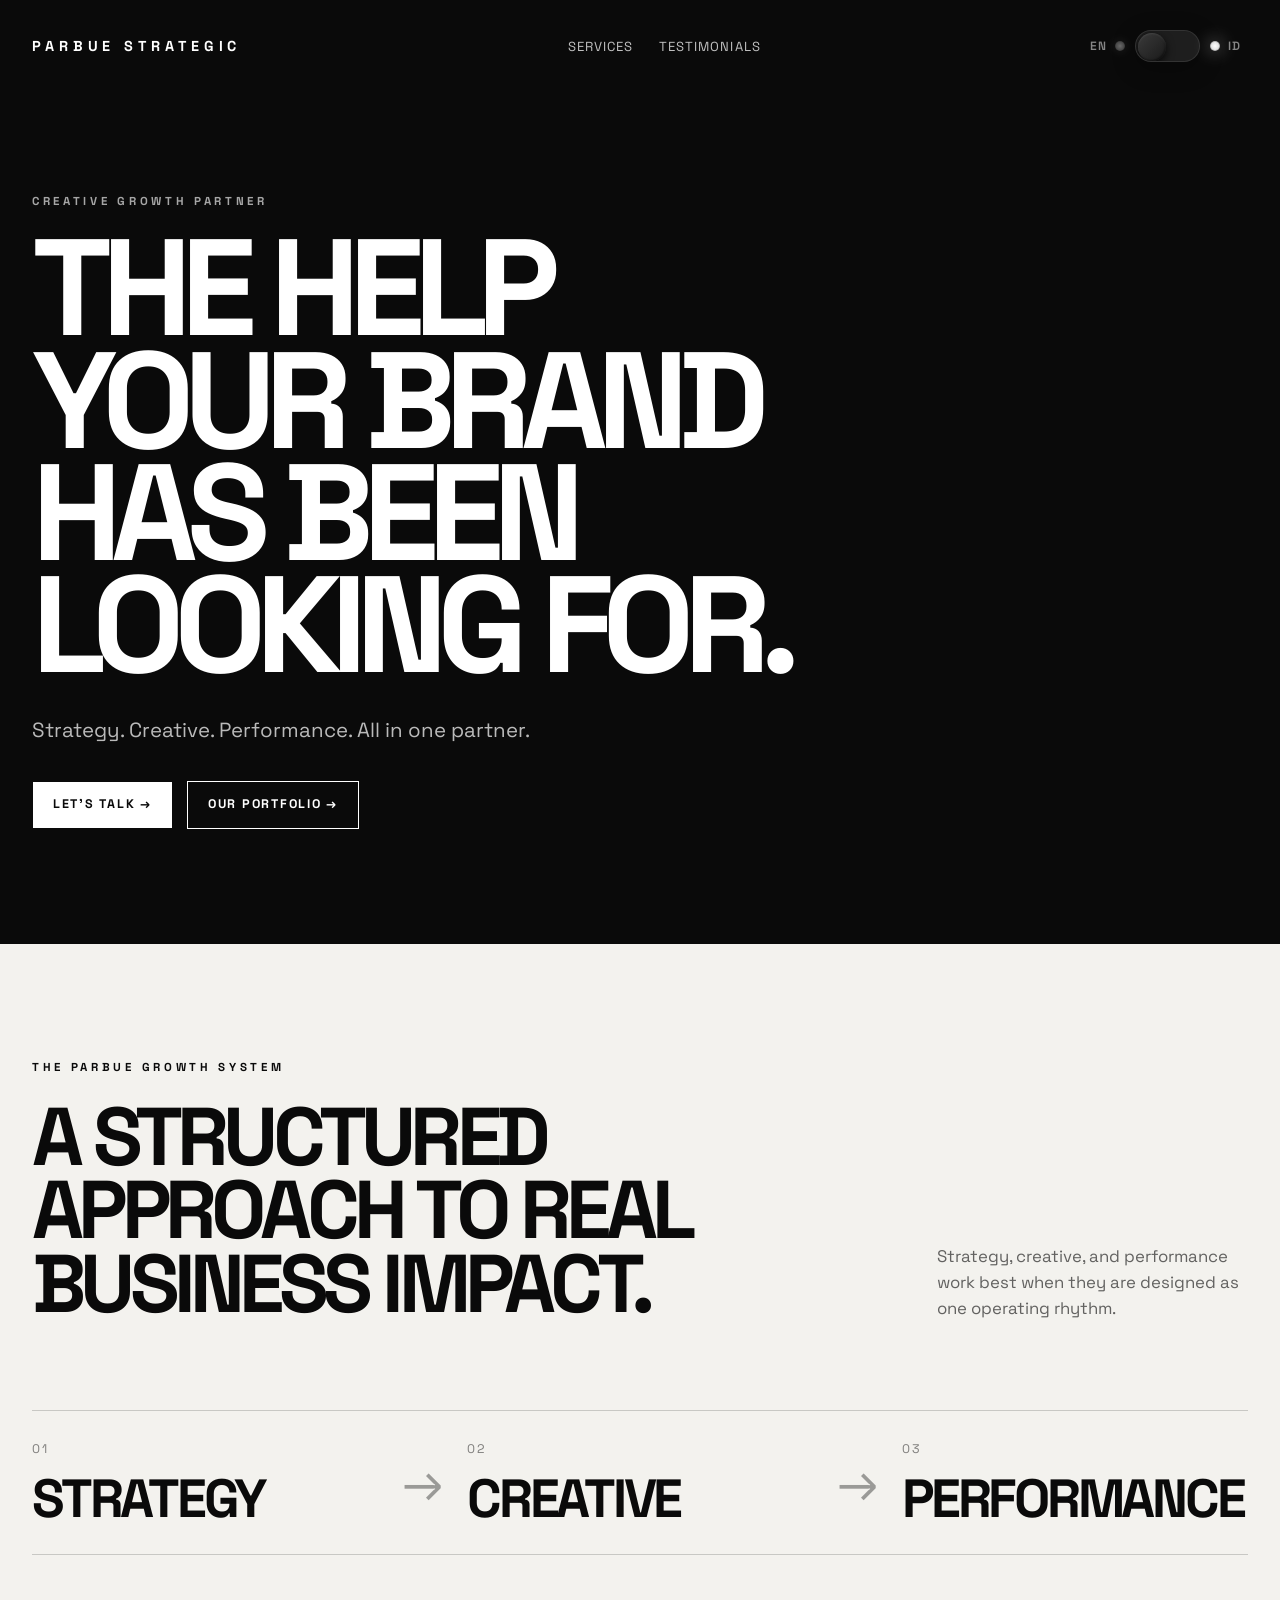
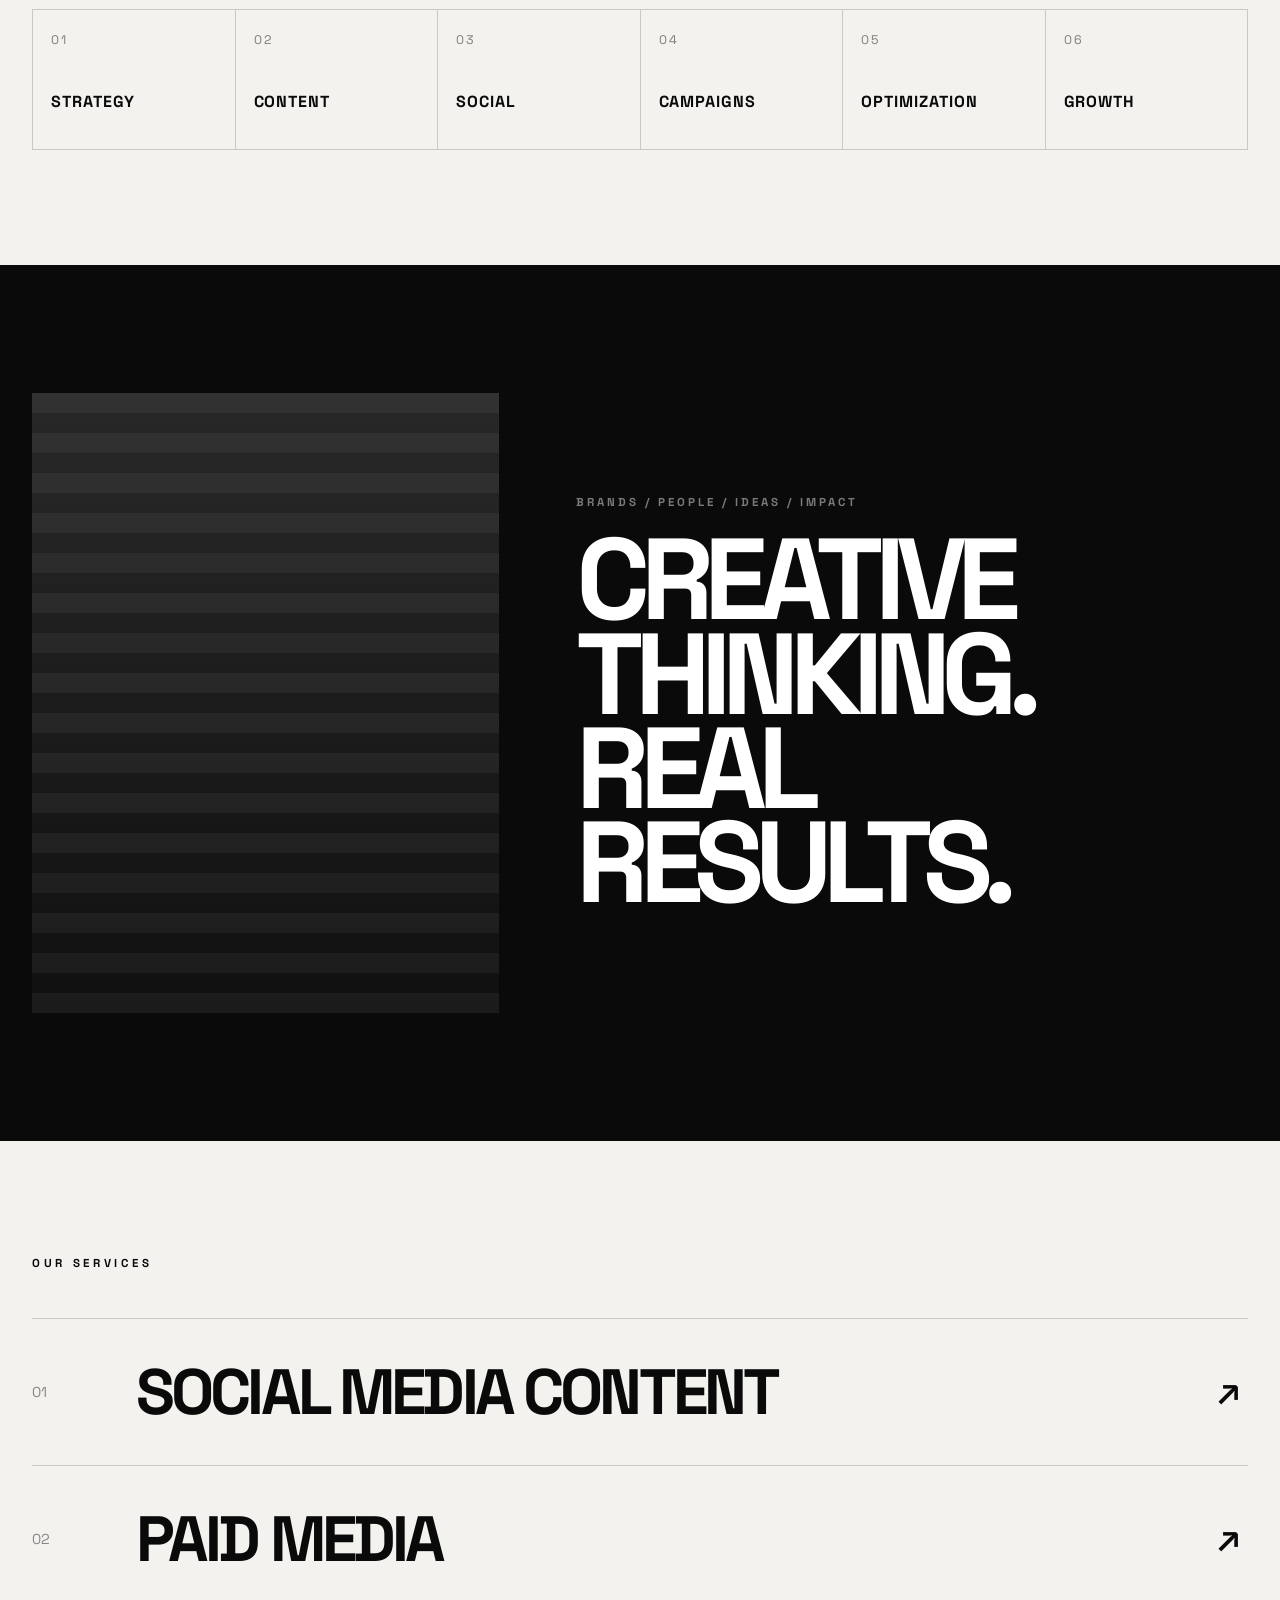
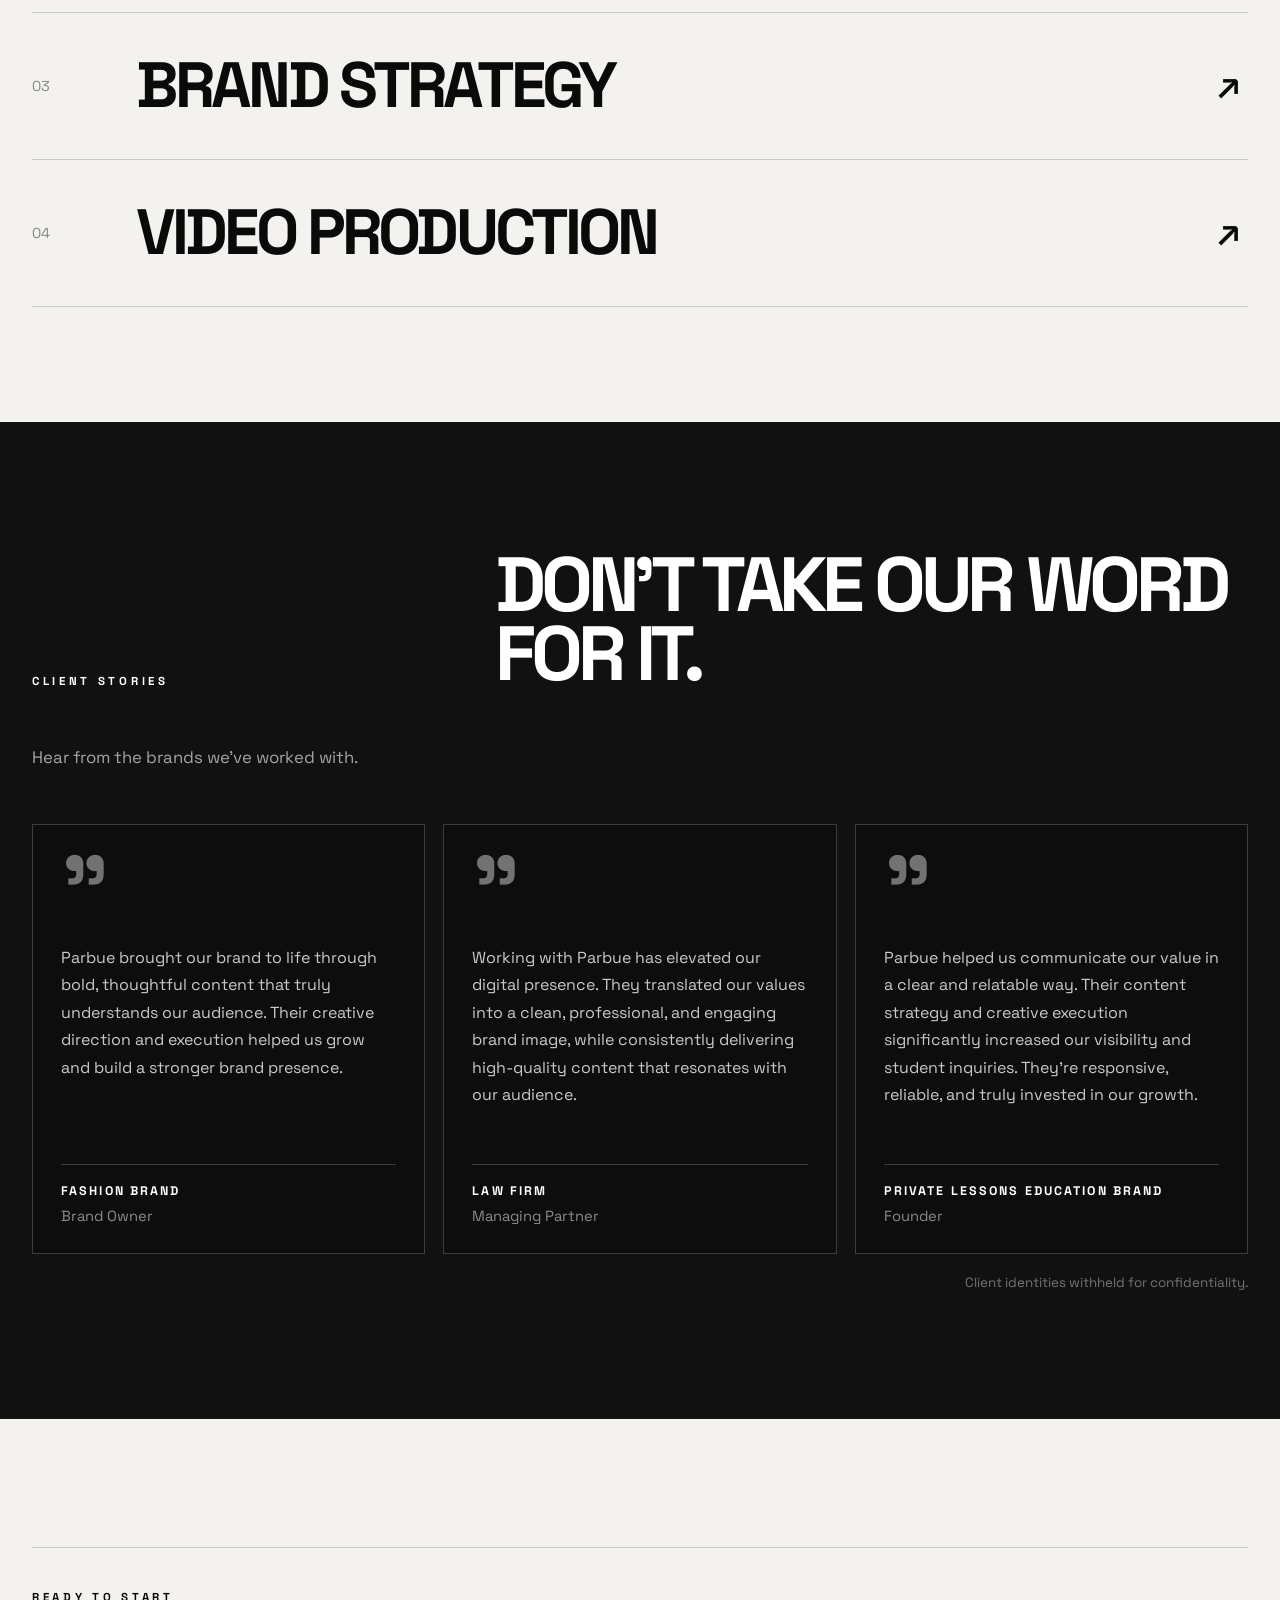
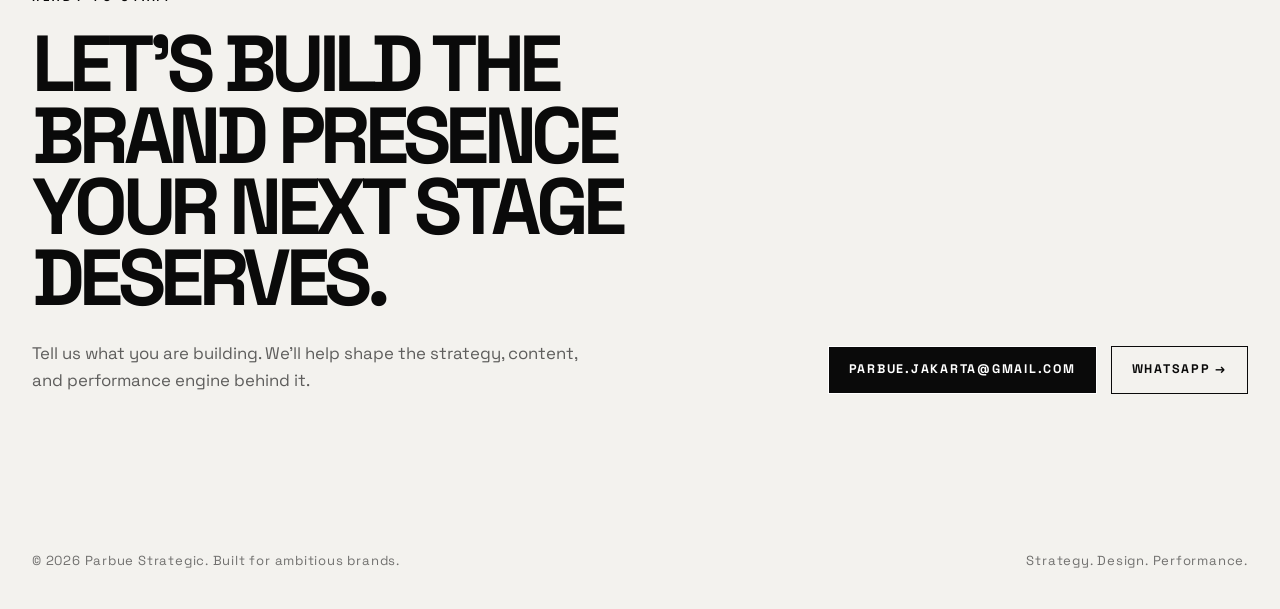
==== commit 015eeb04: "Add files via upload" ====
--- a/landing.html
+++ b/landing.html
@@ -90,7 +90,7 @@
             <div class="service-list">
               <article class="service-item">
                 <button class="service-row" type="button" aria-expanded="false">
-                  <span>01</span><strong data-en="SOCIAL MEDIA CONTENT" data-id="KONTEN MEDIA SOSIAL">SOCIAL MEDIA CONTENT</strong><em>↗</em>
+                  <span>01</span><strong data-en="SOCIAL MEDIA CONTENT" data-id="KONTEN MEDIA SOSIAL">SOCIAL MEDIA CONTENT</strong><em>↗︎</em>
                 </button>
                 <p class="service-description" data-en="End-to-end content that builds brand presence and drives engagement across platforms." data-id="Konten end-to-end yang membangun kehadiran merek dan mendorong keterlibatan di berbagai platform.">
                   End-to-end content that builds brand presence and drives engagement across platforms.
@@ -98,7 +98,7 @@
               </article>
               <article class="service-item">
                 <button class="service-row" type="button" aria-expanded="false">
-                  <span>02</span><strong data-en="PAID MEDIA" data-id="MEDIA BERBAYAR">PAID MEDIA</strong><em>↗</em>
+                  <span>02</span><strong data-en="PAID MEDIA" data-id="MEDIA BERBAYAR">PAID MEDIA</strong><em>↗︎</em>
                 </button>
                 <p class="service-description" data-en="Performance-driven ad campaigns designed to acquire, convert, and scale efficiently." data-id="Kampanye iklan berbasis performa yang dirancang untuk mengakuisisi, mengonversi, dan berkembang secara efisien.">
                   Performance-driven ad campaigns designed to acquire, convert, and scale efficiently.
@@ -106,7 +106,7 @@
               </article>
               <article class="service-item">
                 <button class="service-row" type="button" aria-expanded="false">
-                  <span>03</span><strong data-en="BRAND STRATEGY" data-id="STRATEGI MEREK">BRAND STRATEGY</strong><em>↗</em>
+                  <span>03</span><strong data-en="BRAND STRATEGY" data-id="STRATEGI MEREK">BRAND STRATEGY</strong><em>↗︎</em>
                 </button>
                 <p class="service-description" data-en="Positioning, messaging, and frameworks that make your brand clear, consistent, and unforgettable." data-id="Positioning, pesan, dan kerangka kerja yang membuat merek Anda jelas, konsisten, dan tak terlupakan.">
                   Positioning, messaging, and frameworks that make your brand clear, consistent, and unforgettable.
@@ -114,7 +114,7 @@
               </article>
               <article class="service-item">
                 <button class="service-row" type="button" aria-expanded="false">
-                  <span>04</span><strong data-en="VIDEO PRODUCTION" data-id="PRODUKSI VIDEO">VIDEO PRODUCTION</strong><em>↗</em>
+                  <span>04</span><strong data-en="VIDEO PRODUCTION" data-id="PRODUKSI VIDEO">VIDEO PRODUCTION</strong><em>↗︎</em>
                 </button>
                 <p class="service-description" data-en="High-impact videos that tell your story, build trust, and drive action." data-id="Video berdampak tinggi yang menceritakan kisah Anda, membangun kepercayaan, dan mendorong tindakan.">
                   High-impact videos that tell your story, build trust, and drive action.
--- a/styles.css
+++ b/styles.css
@@ -338,8 +338,17 @@
 }
 
 .service-row em {
+  display: inline-flex;
+  align-items: center;
+  justify-content: center;
+  width: 1em;
+  color: var(--black);
+  font-family: "Space Grotesk", "Helvetica Neue", Arial, sans-serif;
   font-style: normal;
   font-size: clamp(1.6rem, 3vw, 3.4rem);
+  font-weight: 500;
+  line-height: 1;
+  text-rendering: geometricPrecision;
   transition: transform 180ms ease;
 }
 
